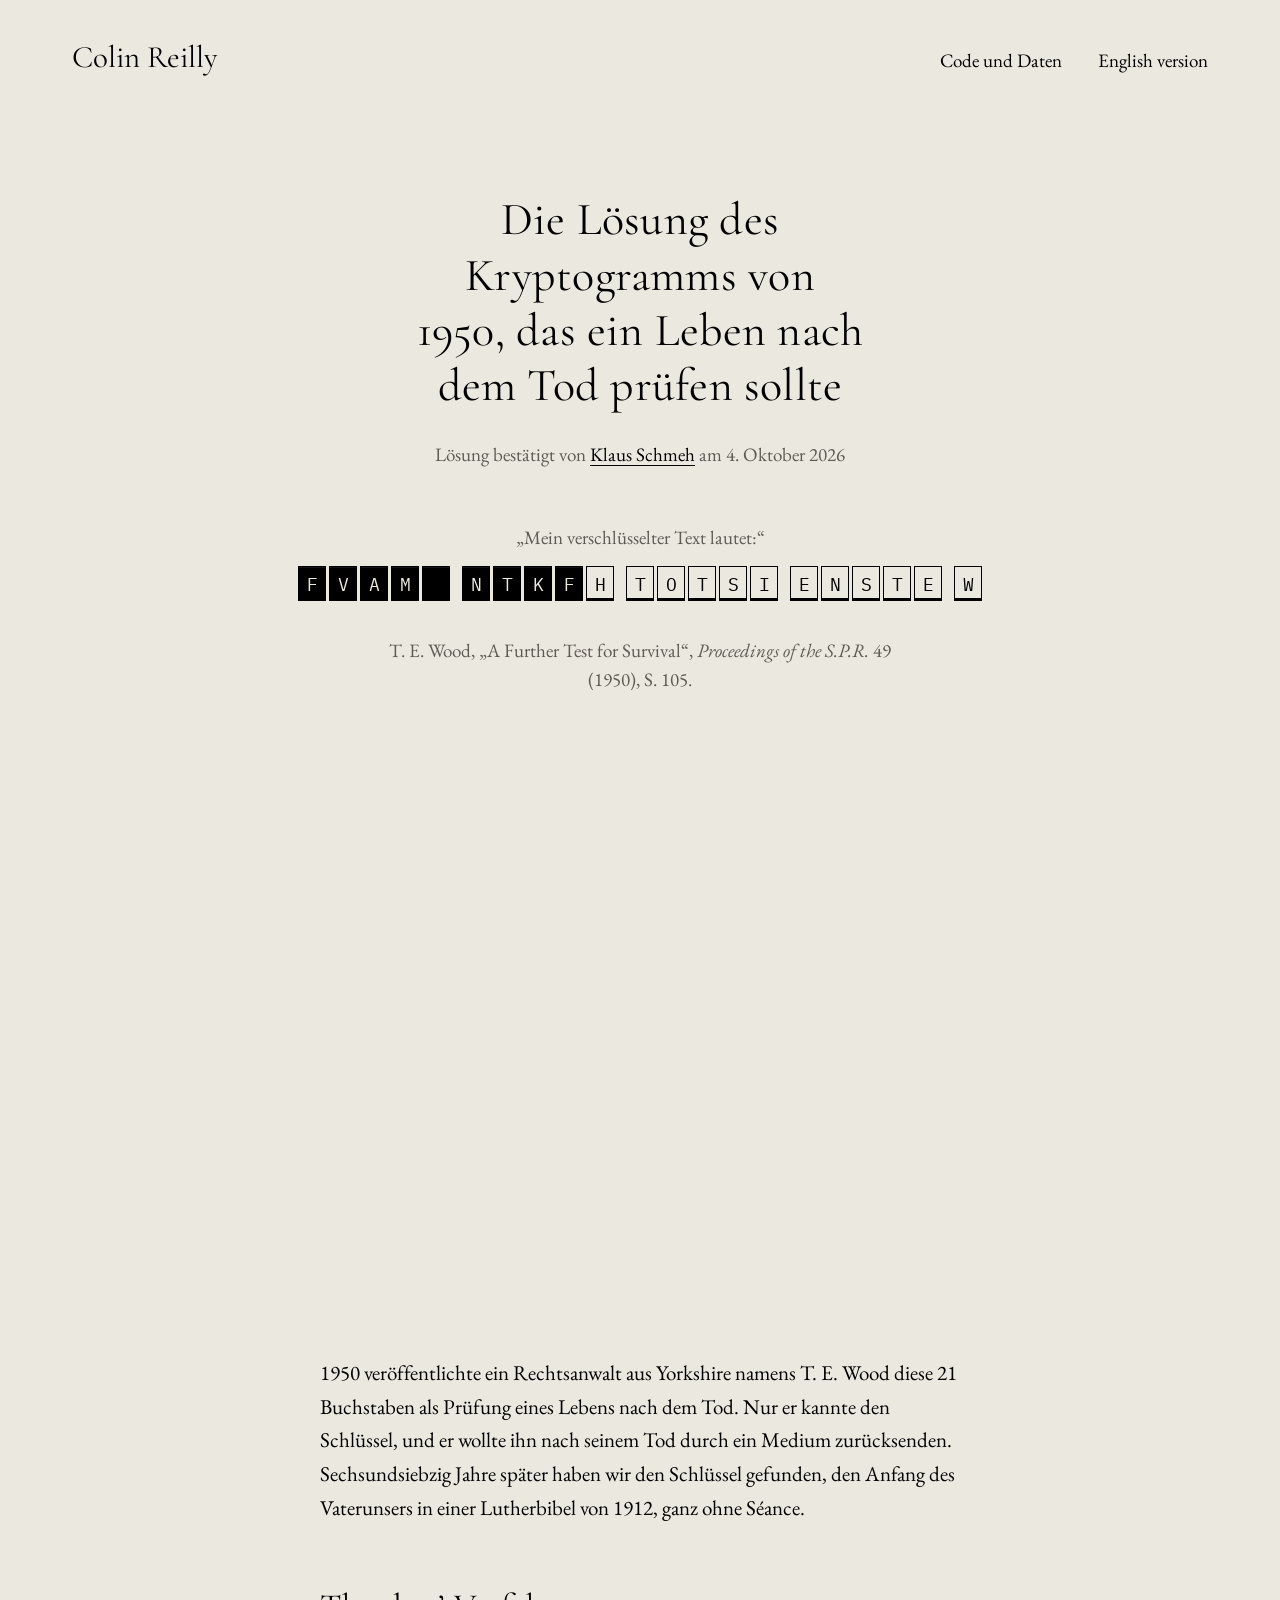
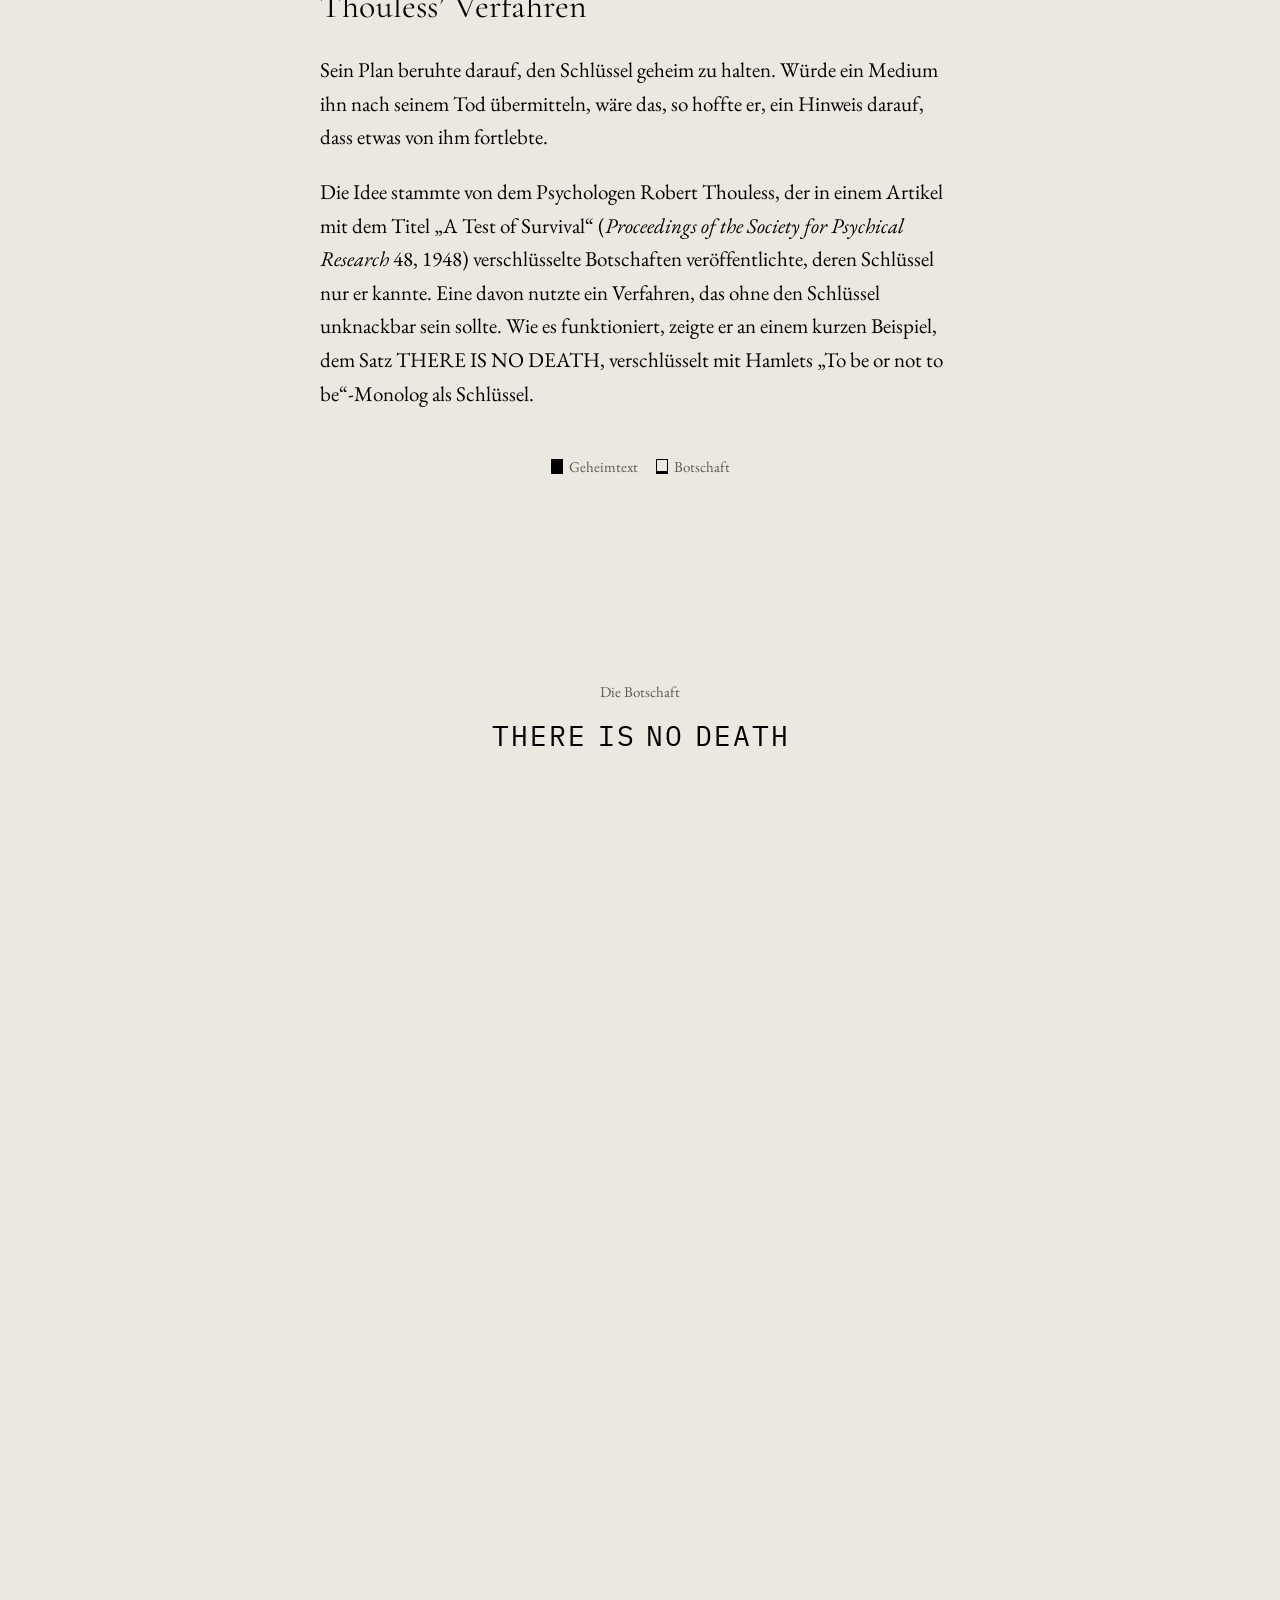
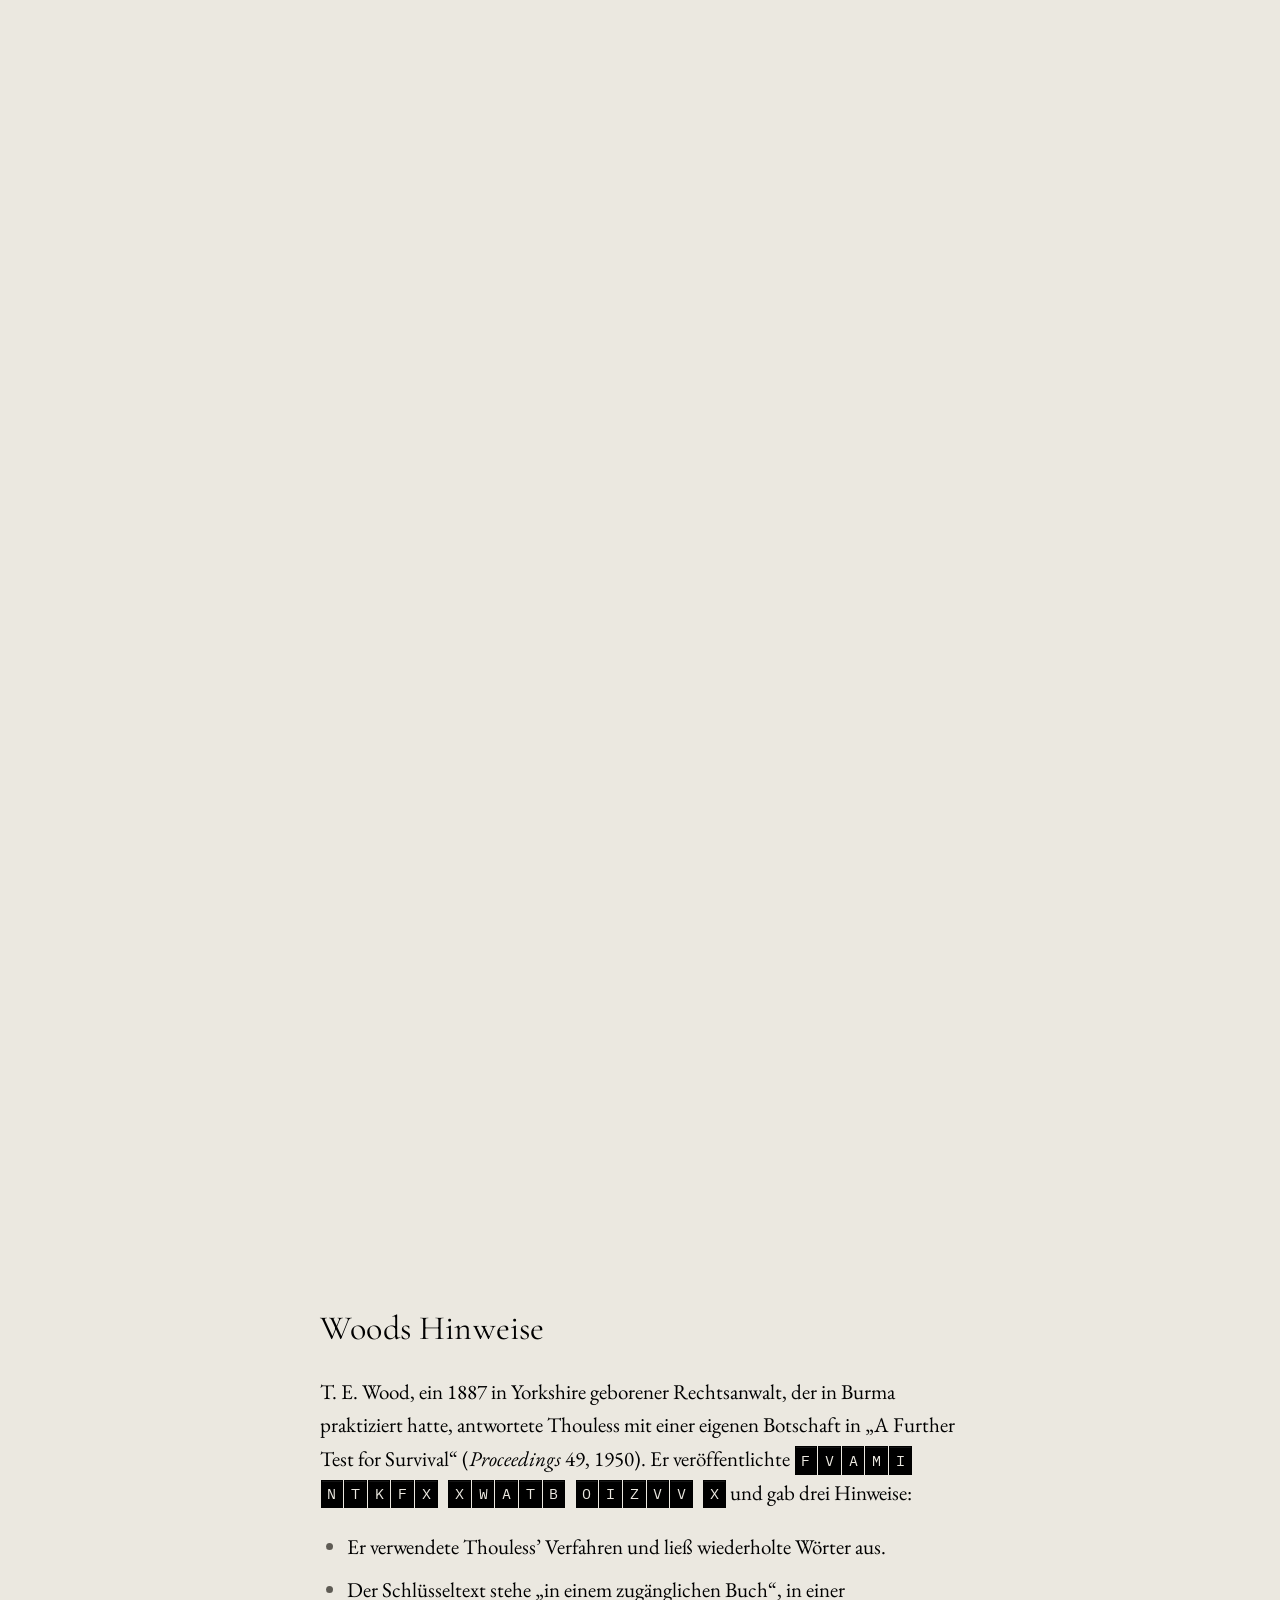
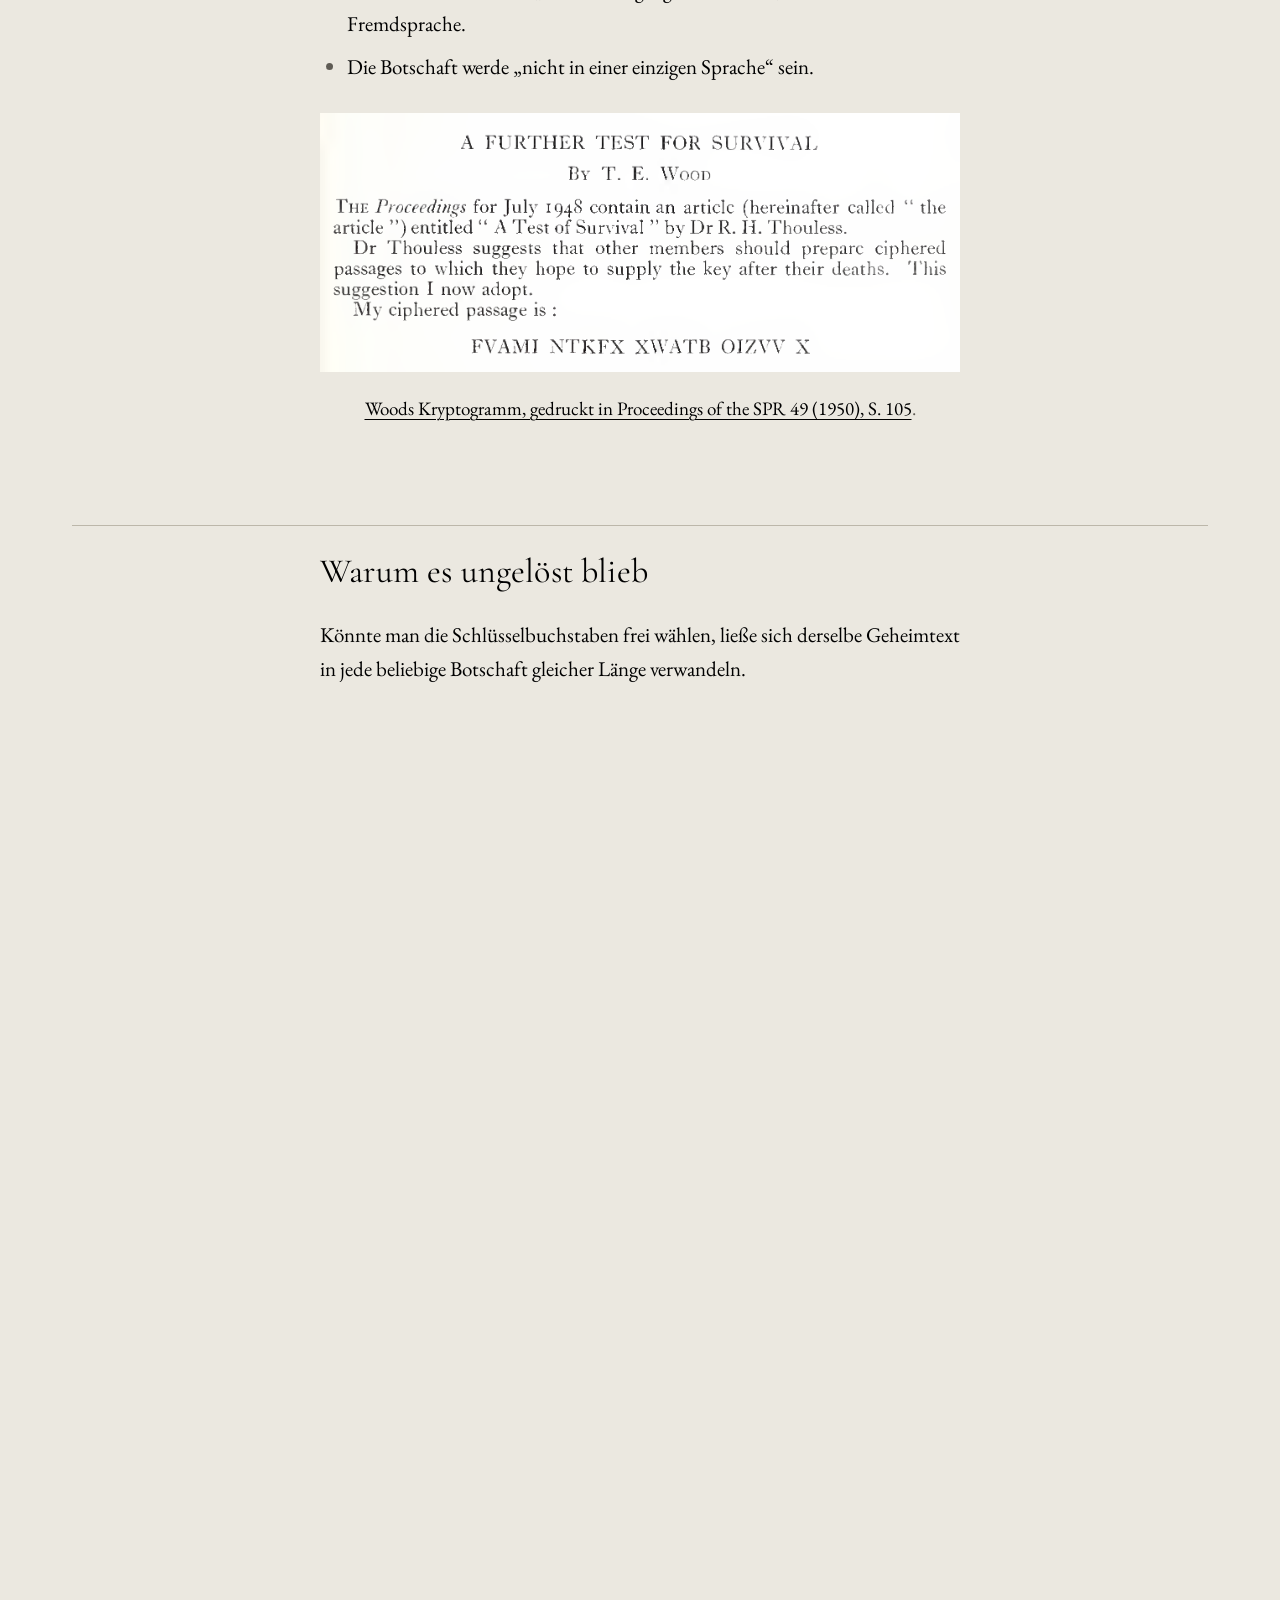
==== docs/de/index.html @ 6eac6d68 "Quote the key word in the sum passage Co-Authored-By: Claude Fable 5.1 <noreply@anthropic.com> Claud" ====
<!doctype html>
<html lang="de">
<head>
<meta charset="utf-8">
<meta name="viewport" content="width=device-width, initial-scale=1, viewport-fit=cover">
<title>Die Lösung des Kryptogramms von 1950, das ein Leben nach dem Tod prüfen sollte</title>
<meta name="description" content="Wie T. E. Woods Kryptogramm von 1950, ein Test des Fortlebens nach dem Tod und Nr. 35 auf Klaus Schmehs Top-50-Liste ungelöster Verschlüsselungen, gelöst wurde. Der Schlüssel ist das Vaterunser auf Deutsch.">
<link rel="canonical" href="https://creilly11235.github.io/wood-cryptogram-1950/de/">
<link rel="alternate" hreflang="en" href="https://creilly11235.github.io/wood-cryptogram-1950/">
<link rel="alternate" hreflang="de" href="https://creilly11235.github.io/wood-cryptogram-1950/de/">
<link rel="alternate" hreflang="x-default" href="https://creilly11235.github.io/wood-cryptogram-1950/">
<meta property="og:type" content="article">
<meta property="og:title" content="Die Lösung des Kryptogramms von 1950, das ein Leben nach dem Tod prüfen sollte">
<meta property="og:description" content="Wie T. E. Woods Kryptogramm von 1950, ein Test des Fortlebens nach dem Tod und Nr. 35 auf Klaus Schmehs Top-50-Liste ungelöster Verschlüsselungen, gelöst wurde. Der Schlüssel ist das Vaterunser auf Deutsch.">
<meta property="og:url" content="https://creilly11235.github.io/wood-cryptogram-1950/de/">
<meta property="og:image" content="https://creilly11235.github.io/wood-cryptogram-1950/de/card.png?v=7">
<meta property="og:image:width" content="1200">
<meta property="og:image:height" content="630">
<meta property="og:image:alt" content="Woods Geheimtext FVAMI NTKFX XWATB OIZVV X unter dem Titel „Die Lösung des Kryptogramms von 1950, das ein Leben nach dem Tod prüfen sollte“">
<meta property="og:locale" content="de_DE">
<meta property="og:locale:alternate" content="en_GB">
<meta property="article:published_time" content="2026-10-04">
<meta property="article:author" content="Colin Reilly">
<meta name="twitter:card" content="summary_large_image">
<link rel="preconnect" href="https://fonts.googleapis.com"><link rel="preconnect" href="https://fonts.gstatic.com" crossorigin>
<link rel="stylesheet" href="https://fonts.googleapis.com/css2?family=Cormorant+Garamond:ital,wght@0,400;1,400&family=EB+Garamond:ital,wght@0,400;0,500;1,400&family=IBM+Plex+Mono:wght@400&display=swap">
<style>
/* Two garamonds, one for titles and one for reading, on stone paper, with one
   monospace for cipher data. Blue, teal and red retain their meaning in the graphics.
   Each chapter keeps its own pinned graphic beside the reading column. */
:root{
  --room:#ebe8e0; --room-2:#e2dfd6; --veil:#d3cfc4; --veil-2:#bcb7aa;
  --bone:#000; --bone-2:#5e5b54; --bone-3:var(--bone-2); --ink:var(--room);
  --candle:#315f7d; --candle-soft:rgba(49,95,125,.10); --ember:#a64642;
  --dot-g:#8d9ba8; --dot-p:#26796c; --dot-b:var(--candle); --dot-v:var(--ember); --dot-s:#c6ced6; --dot-tew:var(--bone);
  --de:var(--candle); --af:var(--dot-p); --sig:var(--bone); --label-bg:rgba(235,232,224,.96); --card-bg:#fff;
  --cipher-encoded-bg:#000; --cipher-encoded-fg:#ebe8e0; --cipher-encoded-border:#000;
  --cipher-decoded-bg:transparent; --cipher-decoded-fg:#000; --cipher-decoded-border:#000;
  --body:"EB Garamond",Garamond,Georgia,"Times New Roman",serif; --display:"Cormorant Garamond","EB Garamond",Garamond,Georgia,serif; --mono:"IBM Plex Mono","Courier New",Courier,monospace;
  --t-body:400 1.3125rem/1.6 var(--body);
  --t-note:400 1.1875rem/1.5 var(--body); --t-data:400 1rem/1.5 var(--mono);
  --t-heading:400 clamp(1.75rem,2.8vw,2.125rem)/1.3 var(--display);
  color-scheme:light;
}
*{box-sizing:border-box}
html{-webkit-text-size-adjust:100%;background:var(--room)}
body{margin:0;background:var(--room);color:var(--bone);font:var(--t-body)}
a{color:var(--bone);text-decoration-line:underline;text-decoration-color:currentColor;text-decoration-thickness:1px;text-underline-offset:.2em;text-decoration-skip-ink:auto}
a:hover{color:var(--bone);text-decoration-thickness:1.5px}
a:focus-visible{outline:2px solid var(--candle);outline-offset:4px}
.cipher,code{font-family:var(--mono);font-size:.9em}
/* A compact article opening; sources and detailed credits follow the story. */
/* The page draws under the phone's status bar, so the header keeps clear of it. */
.sitehead{max-width:1184px;margin:0 auto;padding:calc(36px + env(safe-area-inset-top,0px)) 24px 0;display:flex;justify-content:space-between;align-items:baseline;flex-wrap:wrap;gap:8px 32px}
.sitehead .name{font:400 1.9375rem/1.4 var(--display);text-decoration:none;white-space:nowrap}
.sitehead .sitelinks{display:flex;flex-wrap:wrap;gap:0 36px;margin:0;font:var(--t-note)}
.sitehead .sitelinks a{text-decoration:none;padding:10px 0 2px;border-bottom:1px solid transparent;white-space:nowrap}
.sitehead .sitelinks a:hover{border-bottom-color:currentColor}
.sitehead .name:hover{text-decoration:none}
.hero{max-width:780px;margin:0 auto;padding-block:113px 16px;padding-inline:24px;text-align:center}
.hero .langhint{font:var(--t-note);margin:-28px 0 22px}
:root[lang="de"] body{-webkit-hyphens:auto;hyphens:auto}
:root[lang="de"] .hero h1,:root[lang="de"] .step h2,:root[lang="de"] .step h3{-webkit-hyphens:manual;hyphens:manual}
.hero h1{font:400 clamp(2.25rem,4.2vw,2.875rem)/1.2 var(--display);margin:0 auto;text-wrap:balance;max-width:24ch;letter-spacing:.005em}
.hero .byline{font:var(--t-note);color:var(--bone-2);margin:28px 0 0}
/* The ciphertext holds in the middle of the screen while the opening scrolls
   beneath it, decoding as the reader goes. The script measures the figure
   and sets --hero-h so the row sits centred. */
.reveal-track{position:relative;margin-top:48px}
.reveal-hold{height:calc(70svh + var(--hero-extra,0px))}
.cipher-row{--tw:28px;position:sticky;top:max(var(--hero-stick-top,env(safe-area-inset-top,0px)),calc((100svh - var(--hero-h,0px)) / 2));z-index:3;margin:0;padding:6px 0 12px;display:flex;flex-direction:column;align-items:center;background:var(--room)}
.cipher-row .intro{font:var(--t-note);color:var(--bone-2);margin:0 0 14px}
.cipher-row .line{display:flex;flex-wrap:wrap;justify-content:center;align-items:flex-start;gap:8px 12px}
.cipher-row .grp,.cipher-row .tail{display:flex;gap:3px}
.cipher-row .tail{gap:12px}
.cipher-row .word{position:relative;padding-bottom:22px}
.cipher-row .gloss{position:absolute;left:50%;bottom:0;transform:translateX(-50%);font:var(--t-note);line-height:1.2;color:var(--bone-2);white-space:nowrap;opacity:0;transition:opacity .5s}
.cipher-row[data-stage="3"] .gloss{opacity:1}
.cipher-row .t{width:var(--tw);height:calc(var(--tw) * 1.25);font-size:calc(var(--tw) * .65)}
.cipher-row figcaption{font:var(--t-note);color:var(--bone-2);margin-top:14px;max-width:58ch;text-wrap:pretty}
.hero .lede{max-width:640px;margin-inline:auto;text-align:left}
.hero .byline.answer-status{text-wrap:pretty}
.hero .answer-status a{color:var(--bone)}
.hero .answer-status time{white-space:nowrap}
.hero .lede{margin-top:20px}
/* scrolly: one chapter = one graphic that sticks while the chapter's text scrolls, then lets go */
.scrolly{max-width:1184px;margin:0 auto;padding-inline:24px}
/* Every width reads the same way: one column, the graphic pinned full screen
   with the passages rising over it. Chapter geometry lives in story-layout.css. */
.chapter>*{min-width:0}
.chapter+.chapter,.endmatter+.chapter{border-top:1px solid var(--veil-2)}
/* A chapter that opens without a heading runs on from the one before it
   (the scroll script marks the pair run-on and runs-on). */
.chapter+.chapter:not(:has(h2,h3)),.chapter.run-on{border-top:0}
.chapter.run-on>.text.text-before{padding-top:0}
.chapter.runs-on>.text.text-after,.chapter.runs-on>.text.text-after>.step:last-child{padding-bottom:0}
.graphic{position:sticky;top:0;height:100vh;height:100dvh;display:flex;flex-direction:column;min-width:0;background:var(--room)}
.gbody{display:flex;flex-direction:column;flex:1;min-height:0}
.tiles{display:grid;grid-template-columns:repeat(21,minmax(0,1fr));gap:2px;max-width:680px}
.tiles:empty{display:none}
.comparison-heading{grid-column:1/-1;display:flex;justify-content:space-between;align-items:baseline;gap:8px;padding-top:8px;font:var(--t-note);color:var(--bone-2)}
.comparison-heading:first-child{padding-top:0}
.comparison-count{font:var(--t-data);white-space:nowrap}
.t{position:relative;min-width:0;aspect-ratio:1/1.2;display:grid;place-items:center;padding-top:.14em;background:var(--room);border:1px solid var(--bone);font:400 clamp(11px,1.7vw,20px)/1 var(--mono);color:var(--bone);border-radius:0;transition:background .45s,color .45s,border-color .45s,box-shadow .45s}
.t.encoded,.cipher-token.encoded{background:var(--cipher-encoded-bg);color:var(--cipher-encoded-fg);border:1px solid var(--cipher-encoded-border)}
.t.decoded,.cipher-token.decoded{background:var(--cipher-decoded-bg);color:var(--cipher-decoded-fg);border:1px solid var(--cipher-decoded-border);border-bottom:3px double var(--cipher-decoded-border)}
.cipher-token{font-family:var(--mono);font-size:.9em;font-weight:400;padding:.1em .25em;border-radius:0;box-decoration-break:clone;-webkit-box-decoration-break:clone}
td .cipher-token{display:inline-grid;place-items:center;min-width:1.5em;padding:.1em}
.sub{display:grid;grid-template-columns:repeat(21,minmax(0,1fr));gap:2px;margin-top:4px;min-height:1.2em;max-width:680px}
.sub span{min-width:0;text-align:center;font:clamp(8px,1.1vw,11px)/1.2 var(--mono);color:var(--bone-3);overflow:hidden;white-space:nowrap;transition:color .5s}
.sub span.on{color:var(--candle)}
canvas{flex:1;width:100%;min-height:0;display:block}
.legend{display:flex;flex-wrap:wrap;align-content:flex-start;gap:4px 16px;font:var(--t-note);color:var(--bone-2);margin-top:8px;min-height:44px}
.legend i{display:inline-block;width:9px;height:9px;border-radius:50%;margin-right:6px;vertical-align:-1px}
.text{min-width:0}
.beats,.beatcap{display:none}
/* article column; spacing is set in story-layout.css */
.step h2{font:var(--t-heading);color:var(--bone);margin:0 0 24px;text-wrap:balance;letter-spacing:.005em}
.step h3{font:500 1em/1.5 var(--body);color:var(--bone);margin:1.8em 0 .75em;text-wrap:balance}
.step>h3:first-child{margin-top:0}
.step p,.step li{margin:0 0 1em}
.step ul,.step ol{padding-left:1.3em;margin:0 0 1em}
.step li{margin:0 0 .45em}
.step li::marker{color:var(--bone-3)}
.step .check-list{list-style:none;padding:0;margin:1.5em 0 0}
.step .check-list li{margin:0 0 1.8em}
.step .check-list h3{margin:0 0 .55em}
.step .check-list p{margin:0}
.step strong,.step b{font-weight:500}
.step .fig{font:var(--t-note);color:var(--bone-2);margin:1.5em 0}
.step .fig b{color:var(--bone);font-weight:500}
.quote{color:var(--bone);margin:1.5em 0;padding-left:1em;border-left:2px solid var(--veil-2)}
.quote small{display:block;font:var(--t-note);color:var(--bone-2);margin-top:8px}
figure{margin:1.4em 0}
figure img{width:100%;height:auto;border:0;border-radius:0;background:#fff}
figcaption{font:var(--t-note);color:var(--bone-2);margin-top:14px;text-align:center}
/* image viewer: every figure image opens full size in an overlay, zoomable and draggable */
figure img[role=button]{cursor:zoom-in}
figure img[role=button]:focus-visible{outline:2px solid var(--candle);outline-offset:3px}
html.lb-open{overflow:hidden;scrollbar-gutter:stable}
.lb{position:fixed;inset:0;width:100%;height:100%;max-width:none;max-height:none;margin:0;padding:0;border:0;background:var(--room);color:var(--bone);overflow:hidden}
.lb::backdrop{background:transparent}
.lb .stage{position:absolute;inset:0;touch-action:none;cursor:grab;overflow:hidden}
.lb .stage.drag{cursor:grabbing}
.lb .stage img{position:absolute;left:0;top:0;max-width:none;transform-origin:0 0;background:#fff;user-select:none;-webkit-user-select:none;-webkit-user-drag:none}
.lb .bar{position:absolute;top:0;right:0;display:flex;gap:6px;padding:12px 16px}
.lb .bar button{font:20px/1 var(--body);width:44px;height:44px;border:1px solid var(--veil-2);border-radius:0;background:var(--room-2);color:var(--bone);cursor:pointer}
.lb .bar button:hover{border-color:var(--candle)}
.lb .bar button:focus-visible{outline:2px solid var(--candle);outline-offset:2px}
.lb .hint{position:absolute;top:0;left:0;margin:0;padding:22px 16px;font:var(--t-note);color:var(--bone-3);pointer-events:none}
.lb .cap{position:absolute;left:0;right:0;bottom:0;margin:0;padding:28px 16px calc(12px + env(safe-area-inset-bottom));font:var(--t-note);color:var(--bone-2);text-align:center;background:linear-gradient(transparent,var(--label-bg) 40%);pointer-events:none}
@media (max-width:600px){.lb .hint{display:none}}
.table-wrap{overflow-x:auto;margin:0 0 1.2em}
table{border-collapse:collapse;width:100%;font:var(--t-data);font-variant-numeric:tabular-nums}
th,td{text-align:left;padding:8px 6px;border-bottom:1px solid var(--veil);vertical-align:top}
th{font:var(--t-note);color:var(--bone-2);border-bottom:1px solid var(--bone)}
/* Keep the five-column arithmetic table readable on narrow phones. */
@media (max-width:600px){th{font-size:.75rem;line-height:1.4;overflow-wrap:normal!important}td{font-size:.75rem}}
/* footer */
footer{max-width:1184px;margin:0 auto;padding:32px 24px 64px;border-top:1px solid var(--veil-2);color:var(--bone-2);font:var(--t-note)}
footer>p{max-width:72ch}
footer p{margin:0 0 .7em}
.counter{display:inline-block;font:var(--t-data);line-height:1;letter-spacing:3px;padding:5px 8px 4px;border:1px solid var(--veil-2);border-radius:0;background:var(--room-2);color:var(--bone)}
.small{color:var(--bone-3)}
@media (max-width:900px){
  .hero{padding-top:64px}
  .sitehead{padding:calc(24px + env(safe-area-inset-top,0px)) 24px 0}
  .sitehead .sitelinks{gap:0 22px}
  th,td{padding:8px 4px}
}
@media (max-width:600px){
  .cipher-row{--tw:clamp(20px,calc((100vw - 104px) / 11),26px)}
  .cipher-row .line{width:100%;max-width:calc(11 * var(--tw) + 60px)}
}
@media (max-width:360px){
  .hero,.scrolly,footer{padding-inline:20px}
}
@media (prefers-reduced-motion:reduce){*{transition:none!important}}
/* Sources conclude the reading without keeping a graphic pinned. */
.endmatter{max-width:720px;margin:0 auto;padding:64px 0 80px;min-height:0;border-top:1px solid var(--veil-2)}
.endmatter h2{margin-top:0}
.endmatter.step{min-height:0}
</style>
<link rel="stylesheet" href="../story-layout.css?v=35">
<link rel="stylesheet" href="../cipher-cards.css?v=28">
<link rel="stylesheet" href="../cipher-walkthrough.css?v=40">
<link rel="stylesheet" href="../story-graphics.css?v=28">
<link rel="stylesheet" href="../try-cipher.css?v=39">
</head>
<body>

<header class="sitehead"><a class="name" href="https://www.linkedin.com/in/colin-r-10680960/" rel="me">Colin Reilly</a><p class="sitelinks"><a href="https://github.com/creilly11235/wood-cryptogram-1950">Code und Daten</a> <a class="lang" href="../" hreflang="en" lang="en">English version</a></p></header>
<div class="hero">
<h1>Die Lösung des Kryptogramms von 1950, das ein Leben nach dem Tod prüfen sollte</h1>
<p class="byline answer-status">Lösung bestätigt von <a href="https://klausschmeh.net/woods-cryptogram-from-the-crypt-another-top-50-crypto-mystery-solved/">Klaus Schmeh</a> am <time datetime="2026-10-04">4. Oktober 2026</time></p>
  <div class="reveal-track">
  <figure class="cipher-row" aria-label="Woods Geheimtext, FVAMI NTKFX XWATB OIZVV X" data-message="HIER BIN ICH TOTSIENS TEW">
    <p class="intro">„Mein verschlüsselter Text lautet:“</p>
    <div class="line" translate="no">
      <div class="word"><div class="grp"><span class="t encoded">F</span><span class="t encoded">V</span><span class="t encoded">A</span><span class="t encoded">M</span><span class="t encoded"></span></div></div>
      <div class="word"><div class="grp"><span class="t encoded">N</span><span class="t encoded">T</span><span class="t encoded">K</span><span class="t encoded">F</span><span class="t encoded">X</span></div></div>
      <div class="word"><div class="grp"><span class="t encoded">X</span><span class="t encoded">W</span><span class="t encoded">A</span><span class="t encoded">T</span><span class="t encoded">B</span></div></div>
      <div class="tail"><div class="word"><div class="grp"><span class="t encoded">O</span><span class="t encoded"></span><span class="t encoded">Z</span><span class="t encoded">V</span><span class="t encoded">V</span></div></div><div class="word"><div class="grp"><span class="t encoded">X</span></div></div></div>
    </div>
    <ul class="hero-gloss" hidden><li></li><li></li><li></li><li>Auf Wiedersehen</li><li>Woods Initialen</li></ul>
    <figcaption>T. E. Wood, „A Further Test for Survival“, <em>Proceedings of the S.P.R.</em> 49 (1950), S. 105.</figcaption>
  </figure>
  <div class="reveal-hold"></div>
  </div>
<p class="lede">1950 veröffentlichte ein Rechtsanwalt aus Yorkshire namens T. E. Wood diese 21 Buchstaben als Prüfung eines Lebens nach dem Tod. Nur er kannte den Schlüssel, und er wollte ihn nach seinem Tod durch ein Medium zurücksenden. Sechsundsiebzig Jahre später haben wir den Schlüssel gefunden, den Anfang des Vaterunsers in einer Lutherbibel von 1912, ganz ohne Séance.</p>
</div>
<main class="scrolly">
<section class="chapter" data-ch="1">
<div class="text text-before">
<section class="step" data-s="summary" data-walk-stage="0" data-cap="Wood hielt seinen Buchschlüssel geheim und hoffte, ihn nach seinem Tod zurückzusenden. Das Verfahren stammte von Thouless, der es am Satz THERE IS NO DEATH vorführte." id="thouless-method">
<h2>Thouless’ Verfahren</h2>
<p>Sein Plan beruhte darauf, den Schlüssel geheim zu halten. Würde ein Medium ihn nach seinem Tod übermitteln, wäre das, so hoffte er, ein Hinweis darauf, dass etwas von ihm fortlebte.</p>
<p>Die Idee stammte von dem Psychologen Robert Thouless, der in einem Artikel mit dem Titel „A Test of Survival“ (<em>Proceedings of the Society for Psychical Research</em> 48, 1948) verschlüsselte Botschaften veröffentlichte, deren Schlüssel nur er kannte. Eine davon nutzte ein Verfahren, das ohne den Schlüssel unknackbar sein sollte. Wie es funktioniert, zeigte er an einem kurzen Beispiel, dem Satz THERE IS NO DEATH, verschlüsselt mit Hamlets „To be or not to be“-Monolog als Schlüssel.</p>
</section>
</div>
<div class="pin">
<div class="graphic" data-g="1">
<div class="gbody">
<div class="tiles" aria-hidden="true" translate="no"></div>
<div class="sub" aria-hidden="true" translate="no"></div>
<canvas></canvas><div class="legend"></div><p class="beatcap"></p>
</div></div>
<div class="text">
<section class="step" data-s="method" data-cap="Jedes verschiedene Schlüsselwort liefert eine Verschiebung. TO ergibt die Summe 35 und damit den Schlüsselbuchstaben I, und der Klartextbuchstabe T wird zu B verschlüsselt.">
<ol>
<li>
<p data-walk-stage="1">Der Schlüssel ist eine Textpassage aus einem Buch, und jedes ihrer Wörter kommt der Reihe nach zum Einsatz.</p>
<p data-walk-stage="2">Jedes Wort, das schon vorgekommen ist, wird übersprungen, sodass jedes Schlüsselwort nur einmal verwendet wird. Hier fallen das zweite „to“, „be“ und „the“ weg.</p>
<p data-walk-stage="3">Jedes Schlüsselwort gehört zu einem Buchstaben der Botschaft. Die 14 Buchstaben von THERE IS NO DEATH brauchen also 14 verschiedene Schlüsselwörter.</p>
</li>
<li>
<p data-walk-stage="4">Jedem Buchstaben wird ein Wort aus dem Text zugeordnet. Das erste Paar ist der Klartextbuchstabe T und das Schlüsselwort To.</p>
<p data-walk-stage="5">Die Buchstabenwerte des Wortes werden addiert (A=1 bis Z=26), und 26 wird so oft abgezogen, wie es ganz hineinpasst. „To“ ergibt 35, es bleibt 9.</p>
<p data-walk-stage="6">Was übrig bleibt, benennt einen Buchstaben nach seiner Stelle im Alphabet, wobei 1 A ist, 25 Y und 0 Z. Der 9. Buchstabe ist I, also ist I der Schlüsselbuchstabe für T.</p>
</li>
<li>
<p data-walk-stage="7">Der Schlüsselbuchstabe wird dann als Abstand verwendet, und dafür beginnt die Zählung bei A mit null. So gezählt steht I 8 Stellen nach A, also bedeutet I eine Verschiebung um 8.</p>
<p data-walk-stage="8">Der Klartextbuchstabe rückt so weit im Alphabet vor, nach Z geht es bei A weiter. T rückt 8 Stellen vor.</p>
<p data-walk-stage="9">Aus T wird B, der erste Buchstabe des Geheimtexts.</p>
</li>
</ol>
<p data-walk-stage="10">Dasselbe geschieht mit allen 14 Buchstaben, und der Geheimtext wird in Fünfergruppen geschrieben. Thouless’ gedruckte Fassung endet auf B statt auf D, ein Fehler, auf den der Artikel später zurückkommt.</p>
<p data-walk-stage="11">Zusammen betrachtet bilden Botschaft, Schlüssel und Geheimtext das ganze System. Wer den Schlüssel hat, kann die Schritte rückwärts durchlaufen und die Botschaft lesen, und ohne ihn gibt es nichts, woran man ansetzen könnte. Dieses Verfahren übernahm Wood für seinen eigenen Test.</p>
</section>
</div></div>
<div class="text text-after">
<section class="step" data-s="wood" data-cap="Woods Hinweise: ein zugängliches Buch in einer Fremdsprache, ausgelassene Wortwiederholungen und eine Botschaft in mehr als einer Sprache.">
<h2>Woods Hinweise</h2>
<p>T. E. Wood, ein 1887 in Yorkshire geborener Rechtsanwalt, der in Burma praktiziert hatte, antwortete Thouless mit einer eigenen Botschaft in „A Further Test for Survival“ (<em>Proceedings</em> 49, 1950). Er veröffentlichte <strong class="cipher-token encoded">FVAMI NTKFX XWATB OIZVV X</strong> und gab drei Hinweise:</p>
<ul>
<li>Er verwendete Thouless’ Verfahren und ließ wiederholte Wörter aus.</li>
<li>Der Schlüsseltext stehe „in einem zugänglichen Buch“, in einer Fremdsprache.</li>
<li>Die Botschaft werde „nicht in einer einzigen Sprache“ sein.</li>
</ul>
<figure><img src="../wood_1950_p105.png" width="1525" height="617" alt="Woods Kryptogramm, gedruckt in Proceedings of the SPR 49 (1950), S. 105" loading="lazy"><figcaption><a href="https://creilly11235.github.io/wood-cryptogram-1950/wood_1950_p105.png">Woods Kryptogramm, gedruckt in Proceedings of the SPR 49 (1950), S. 105</a>.</figcaption></figure>
</section>
</div></section>
<section class="chapter" data-ch="2">
<div class="text text-before">
<section class="step" id="why-it-stayed-open">
<h2>Warum es ungelöst blieb</h2>
<p>Könnte man die Schlüsselbuchstaben frei wählen, ließe sich derselbe Geheimtext in jede beliebige Botschaft gleicher Länge verwandeln.</p>
</section>
</div>
<div class="pin">
<div class="graphic" data-g="2">
<div class="gbody">
<div class="tiles" aria-hidden="true" translate="no"></div>
<div class="sub" aria-hidden="true" translate="no"></div>
<canvas></canvas><div class="legend"></div><p class="beatcap"></p>
</div></div>
<div class="text">
<section class="step" data-s="trap" data-walk-stage="1" data-cap="Illustration: Ein frei gewählter Schlüssel lässt Woods 21 Buchstaben THE ANSWER IS NOT HERE YET ergeben.">
<p>Dieser Satz entsteht aus Woods 21 Buchstaben mit einem frei gewählten Schlüssel. Er liest sich gut genug, und der Schlüssel, der ihn erzeugt, ist Kauderwelsch.</p>
</section>
<section class="step" data-s="trap2" data-walk-stage="2" data-cap="Illustration: Ein zweiter frei gewählter Schlüssel lässt dieselben 21 Buchstaben WE WILL MEET AT DAWN TODAY ergeben.">
<p>Ein zweiter Schlüssel macht aus denselben 21 Buchstaben einen zweiten Satz. Nichts im Geheimtext selbst spricht für die eine oder die andere Lesung.</p>
</section>
<section class="step" data-s="trap3" data-walk-stage="3" data-cap="Illustration: Ein dritter frei gewählter Schlüssel lässt dieselben 21 Buchstaben PLEASE KEEP THIS KEY SAFE ergeben.">
<p>Ein dritter liest sich genauso gut. Ein Satz für sich allein verrät nicht, ob er von Wood stammt, zumal ein so kurzer, also muss der Schlüssel von einer Stelle kommen, die sich überprüfen lässt.</p>
</section>
<section class="step" data-s="shelves" data-walk-stage="4" data-cap="129 Bücher lieferten 28,6 Millionen mögliche Schlüssel. Jeder Buchrücken steht für ein Buch.">
<p>Wood hatte allerdings etwas Wichtiges verraten. Sein Schlüssel bestand aus aufeinanderfolgenden Wörtern eines veröffentlichten Buchs, also ließ sich eine Sammlung von Büchern durchsuchen, ein Anfangswort nach dem anderen. Jeder Buchrücken hier steht für eines der 129 Bücher dieser ersten Suche.</p>
</section>
<section class="step" data-s="plants" data-walk-stage="5" data-cap="In 97 von 100 bekannten Testbotschaften erhielt die richtige Botschaft die höchste Bewertung. Jeder Punkt steht für einen Test.">
<p>Um das Suchverfahren zu prüfen, ließen wir 100 Geheimtexte mit bekanntem Klartext durch denselben Code laufen und bewerteten jede Entschlüsselung danach, wie sehr sie Englisch ähnelte. In 97 von 100 Tests erhielt die richtige Botschaft die höchste Bewertung.</p>
</section>
<section class="step" data-s="englishResults" data-walk-stage="6" data-cap="Jeder graue Punkt ist das beste Ergebnis für einen von 100 zufälligen Geheimtexten. Zwölf wurden höher bewertet als Woods bestes Ergebnis, das blau markiert ist.">
<p>Woods Botschaft ergab nichts Lesbares, auch nicht, als die Suche auf 3.977 Texte angewachsen war. Mit 100 zufälligen Folgen aus je 21 Buchstaben statt Woods Geheimtext fand dieselbe Suche in 12 Fällen ein Ergebnis mit einer höheren Bewertung als alles, was sie für Woods Botschaft gefunden hatte.</p>
</section>
</div></div>
<div class="text text-after">
<section class="step">
<p>Die erste Suche prüfte 28,6 Millionen mögliche Schlüssel aus 129 öffentlich zugänglichen Büchern. Danach kamen 3.848 Bücher von Project Gutenberg in 14 Sprachen hinzu, insgesamt wurden rund 429 Millionen mögliche Schlüssel geprüft, und die größere Bibliothek lieferte mehr verlockende falsche Fährten, aber keine lesbare Botschaft.</p>
<p>Die Schwäche lag in der Bewertung. Die Suche verglich zunächst Muster aus fünf Buchstaben und prüfte dann, wie gut sich die stärksten Kandidaten in englische Wörter aufteilen ließen. So ließen sich mögliche Lesarten ordnen, doch jede Lesart wurde als Englisch beurteilt.</p>
</section>
</div></section>
<section class="chapter" data-ch="3">
<div class="text text-before">
<section class="step" id="the-idea-that-cracked-it">
<p>Da war noch Woods Hinweis, dass die Botschaft „nicht in einer einzigen Sprache“ sein werde. Die nächste Suche erkannte Wörter in sieben Sprachen und erlaubte einen Sprachwechsel von Wort zu Wort. Ein schneller Vergleich von Buchstabenmustern grenzte die Kandidaten ein, bevor das Programm versuchte, sie in Wörter aufzuteilen. Es bevorzugte häufige Wörter und wertete es ab, wenn eine Zeichenfolge in winzige Fragmente zerlegt wurde oder die Sprache ständig wechselte, nur damit die Teile irgendwie passten.</p>
</section>
</div>
<div class="pin">
<div class="graphic" data-g="3">
<div class="gbody">
<div class="tiles" aria-hidden="true" translate="no"></div>
<div class="sub" aria-hidden="true" translate="no"></div>
<canvas></canvas><div class="legend"></div><p class="beatcap"></p>
</div></div>
<div class="text">
<section class="step" data-s="idea" data-walk-stage="1" data-cap="Dieselbe deutsche Testbotschaft: Eine englische Wortliste zerlegt sie in Fragmente; Wortlisten in sieben Sprachen erkennen VERSTEHT GEWISSE MINDER.">
<p>Mit einer englischen Wortliste zerfällt sie in Bruchstücke, während Wortlisten in sieben Sprachen VERSTEHT GEWISSE MINDER richtig wiederfinden.</p>
</section>
<section class="step" data-s="bibles" data-walk-stage="2" data-cap="Die gezielte Suche nahm Bibelübersetzungen in 19 Sprachen hinzu. Jedes Buch steht für eine Übersetzung.">
<p>Außerdem brauchten wir eine gezielter ausgewählte Quelle. Wood hatte geschrieben, der Schlüssel stehe „in einem zugänglichen Buch“ in einer Fremdsprache, und kaum ein Buch ist zugänglicher als eine Bibel, also nahmen wir Übersetzungen in 19 Sprachen in die Suche auf.</p>
</section>
</div></div></section>
<section class="chapter" data-ch="4">
<div class="text text-before">
<section class="step" id="the-hit">
<h2>Der Treffer</h2>
<p>Die Bibelsuche ging die 19 Bibeln Wort für Wort durch. Für jedes mögliche Anfangswort baute sie den Schlüssel zweimal auf, einmal mit übersprungenen und einmal mit beibehaltenen Wortwiederholungen, und das alles für zwei Lesarten der Rechenregel, Thouless’ eigene Regel und eine verbreitete Variante. Das ergab 26,7 Millionen mögliche Schlüssel je Lesart, und der erste Durchlauf dauerte weniger als drei Minuten.</p>
</section>
</div>
<div class="pin">
<div class="graphic" data-g="4">
<div class="gbody">
<div class="tiles" aria-hidden="true" translate="no"></div>
<div class="sub" aria-hidden="true" translate="no"></div>
<canvas></canvas><div class="legend"></div><p class="beatcap"></p>
</div></div>
<div class="text">
<section class="step" data-s="prayer" data-walk-stage="1" data-cap="Die 13 führenden unterschiedlichen Ergebnisse der Bibelsuche nach Thouless’ Regel. Die deutsche Bibel erhält die höchste Bewertung und ergibt HIERBINICHTOTSIENSTEW.">
<p>Nach Thouless’ Regel kam das höchstbewertete Ergebnis aus der deutschen Bibel, beginnend beim sechsten Wort von Matthäus 6,9, dem Anfang des Vaterunsers. Es lag deutlich vor der rumänischen Bibel auf dem zweiten Platz, und die Entschlüsselung ergab:<br><strong class="cipher-token decoded">HIER BIN ICH TOTSIENS TEW</strong></p>
</section>
<section class="step" data-s="church" data-walk-stage="2" data-cap="Das vertraute kirchliche Gebet beginnt mit Vater unser; die Lutherbibel mit Unser Vater. Die unterschiedliche Wortfolge ergibt unterschiedliche Schlüssel.">
<p>Auf den genauen Wortlaut kam es an. Eine frühere Suche hatte das deutsche Vaterunser mit dem vertrauten kirchlichen Anfang „Vater unser“ ausprobiert und nichts gefunden. Das „Unser Vater in dem Himmel“ der Lutherbibel ergibt schon ab dem ersten Wort einen anderen Schlüssel.</p>
</section>
<section class="step" data-s="reading" data-walk-stage="3" data-cap="Hier bin ich ist Deutsch, Totsiens ist Afrikaans für Auf Wiedersehen und TEW sind Woods Initialen.">
<p>In Wörter aufgeteilt lauten die Buchstaben Hier bin ich, Totsiens und T.E.W. Das erste ist Deutsch, das zweite bedeutet auf Afrikaans „Auf Wiedersehen“, und die Initialen sind Woods eigene.</p>
</section>
</div></div>
<div class="text text-after">
<section class="step">
<p>Wood wollte, dass die Botschaft erst nach seinem Tod gelesen würde, sobald ein Medium den Schlüssel übermittelt hätte. Darin gibt er sich zu erkennen, verabschiedet sich und unterschreibt. Der Schlüssel, den er zurückgesendet hätte, beginnt mit „Unser Vater in dem Himmel“.</p>
<blockquote class="quote" lang="de" translate="no">Unser Vater in dem Himmel! Dein Name werde geheiligt. Dein Reich komme. Dein Wille geschehe auf Erden wie im Himmel. Unser täglich Brot gib uns …</blockquote>
<p>Der Schlüssel verwendet 21 verschiedene Wörter, von „Unser“ bis „uns“. Vier Wiederholungen werden übersprungen („Dein“ zweimal, „Himmel“ und „Unser“ jeweils einmal), und das ä in „täglich“ wird als a gelesen.</p>
<figure><img src="../luther_1922_mt6_9-11.jpg" width="1272" height="538" alt="Matthäus 6,9–11 in einem Druck von 1922 der Lutherbibel von 1912" loading="lazy"><figcaption><a href="https://archive.org/details/diebibeloderdie00luth/page/n923/mode/1up">Der Schlüsseltext, Matthäus 6,9–11, in einem Berliner Druck von 1922 der Lutherbibel von 1912</a>, herausgegeben von der Britischen und Ausländischen Bibelgesellschaft.</figcaption></figure>
</section>
</div></section>
<section class="endmatter step try" id="try-it">
<h2>Thouless’ Verfahren selbst ausprobieren</h2>
<p>Schreiben Sie eine kurze Botschaft, geben Sie jedem ihrer Buchstaben ein Schlüsselwort und sehen Sie zu, wie der Geheimtext so entsteht wie bei Thouless und Wood. Der Schlüssel kann ein berühmter Text sein oder aus eigenen Wörtern bestehen, und kein Wort wird zweimal verwendet.</p>
<div class="try-panel" data-stage="message">
<div class="try-body">
<div class="try-step" data-step="message">
<label class="try-label" for="try-message">Ihre geheime Botschaft</label>
<textarea id="try-message" class="try-input" rows="2" maxlength="70" spellcheck="false" autocomplete="off" autocapitalize="characters">THERE IS NO DEATH</textarea>
<div class="try-cards try-plain" role="img" translate="no" hidden></div>
</div>
<div class="try-step" data-step="key" hidden>
<label class="try-label" for="try-preset">Ihr Schlüssel</label>
<select id="try-preset" class="try-input">
<option value="own">Eigene Wörter, eines je Buchstabe</option>
<hr>
<option value="hamlet" selected>Hamlets Monolog, Thouless’ eigener Schlüssel</option>
<option value="luther">Das Vaterunser aus der Lutherbibel von 1912, Woods Schlüssel</option>
<option value="gettysburg">Lincolns Gettysburg Address</option>
<option value="genesis">Genesis, Kapitel 1, in der King-James-Bibel</option>
<option value="dickens">Eine Geschichte aus zwei Städten, der Anfang</option>
<option value="sonnet">Shakespeares Sonett 18</option>
<option value="declaration">Die amerikanische Unabhängigkeitserklärung, der Anfang</option>
</select>
<p class="try-passage" translate="no" hidden></p>
<div class="try-pairs" translate="no"></div>
</div>
<div class="try-step" data-step="cipher" hidden>
<p class="try-label">Ihr Geheimtext</p>
<div class="try-cards try-cipher" role="img" translate="no"></div>
</div>
</div>
<div class="try-foot">
<p class="try-status" aria-live="polite"></p>
<div class="try-actions">
<button class="try-button try-prev" type="button" data-act="back" hidden>Zurück</button>
<button class="try-button try-prev" type="button" data-act="restart" hidden>Von vorn beginnen</button>
<button class="try-button is-primary" type="button" data-act="message">Schlüsseltext wählen</button>
<button class="try-button is-primary" type="button" data-act="generate" hidden>Geheimtext erzeugen</button>
<button class="try-button is-primary" type="button" data-act="done" hidden>Fertig</button>
</div>
</div>
</div>
<div class="try-hold">
<div class="try-table" hidden>
<h3>Der Schlüssel, Wort für Wort</h3>
<div class="table-wrap"><table><thead><tr><th scope="col">Nr.</th><th scope="col">Wort</th><th scope="col">Sum.</th><th scope="col">Schlüssel</th><th scope="col">Klartext → Geheimtext</th></tr></thead><tbody translate="no"></tbody></table></div>
</div>
</div>
</section>
<section class="endmatter step" id="credits">
<h2>Mitwirkende</h2>
<p>Colin Reilly leitete das Projekt. Robert Thouless entwickelte das Verfahren, und Richard Beans Lösung von Thouless’ Botschaft B im Jahr 2019, gefunden durch eine computergestützte Büchersuche, zeigte genau, wie es funktioniert, und bereitete dem hier verwendeten Ansatz den Weg. Klaus Schmeh hielt das Rätsel im Gespräch und bestätigte die Lösung, und auch Richard Bean bestätigte die Lesart und half, diese Darstellung der Suche zu verbessern. Der Star der Vorstellung war Claude (Anthropic), das den Suchcode schrieb und den Schlüssel fand. GPT-6 Astra (OpenAI) prüfte das Ergebnis unabhängig.</p>
<h3>Quellen</h3>
<ul>
<li>Richard Bean, <a href="https://richardbean.id.au/papers/HistoCrypt2020_paper_18.pdf"><em>The use of Project Gutenberg and hexagram statistics to help solve famous unsolved ciphers</em></a>, HistoCrypt 2020.</li>
<li>Richard Bean und Louie Helm, <a href="https://richardbean.id.au/papers/playfair_histocrypt2025.pdf"><em>New records for Playfair solutions</em></a>, HistoCrypt 2025.</li>
<li>Klaus Schmeh, <a href="https://klausschmeh.net/woods-cryptogram-from-the-crypt-another-top-50-crypto-mystery-solved/">“Wood’s cryptogram from the crypt: Another top 50 crypto mystery solved”</a>, 4. Oktober 2026.</li>
<li>Klaus Schmeh, <a href="https://scienceblogs.de/klausis-krypto-kolumne/2017/04/17/the-top-50-unsolved-encrypted-messages-35-cryptograms-from-the-crypt/">“The Top 50 unsolved encrypted messages: 35. Cryptograms from the crypt”</a>, 17. April 2017.</li>
<li>Klaus Schmeh, <a href="https://scienceblogs.de/klausis-krypto-kolumne/2019/08/16/richard-bean-solves-another-top-50-crypto-mystery/">“Richard Bean solves another Top 50 crypto mystery”</a>, 16. August 2019.</li>
<li>T. E. Wood, „A Further Test for Survival“, <a href="http://www.iapsop.com/archive/materials/spr_proceedings/proceedings_of_the_spr_v49_1949-52.pdf"><em>Proceedings of the SPR</em> 49</a>, S. 105–106.</li>
<li>R. H. Thouless, „A Test of Survival“, <a href="http://www.iapsop.com/archive/materials/spr_proceedings/proceedings_of_the_spr_v48_1946-49.pdf"><em>Proceedings of the Society for Psychical Research</em> 48, Teil 175</a>, Juli 1948, S. 253–263.</li>
<li><a href="https://www.bibel-online.net/text/luther_1912/matthaeus/6/">Lutherbibel 1912, Matthäus 6</a>.</li>
</ul>
<p>Um die Entschlüsselung selbst zu prüfen, führen Sie <code>python3 harness/wood35t/verify_wood.py</code> aus <a href="https://github.com/creilly11235/wood-cryptogram-1950">dem Repository</a> aus. Der Code steht unter der MIT-Lizenz.</p>
</section>
<section class="endmatter step" id="appendix">
<h2>Anhang</h2>
<p>Es folgen die Einzelheiten hinter der Lösung, für Leser, die sie nachprüfen möchten.</p>
<h3>Der Schlüssel, Wort für Wort</h3>
<div class="table-wrap"><table><thead><tr><th scope="col">Nr.</th><th scope="col">Wort</th><th scope="col">Sum.</th><th scope="col">Schlüssel</th><th scope="col">Geheimtext → Klartext</th></tr></thead><tbody>
<tr><td>1</td><td>Unser</td><td>77</td><td>Y</td><td><span class="cipher-token encoded">F</span> → <span class="cipher-token decoded">H</span></td></tr>
<tr><td>2</td><td>Vater</td><td>66</td><td>N</td><td><span class="cipher-token encoded">V</span> → <span class="cipher-token decoded"></span></td></tr>
<tr><td>3</td><td>in</td><td>23</td><td>W</td><td><span class="cipher-token encoded">A</span> → <span class="cipher-token decoded">E</span></td></tr>
<tr><td>4</td><td>dem</td><td>22</td><td>V</td><td><span class="cipher-token encoded">M</span> → <span class="cipher-token decoded">R</span></td></tr>
<tr><td>5</td><td>Himmel</td><td>60</td><td>H</td><td><span class="cipher-token encoded"></span> → <span class="cipher-token decoded">B</span></td></tr>
<tr><td>6</td><td>Dein</td><td>32</td><td>F</td><td><span class="cipher-token encoded">N</span> → <span class="cipher-token decoded"></span></td></tr>
<tr><td>7</td><td>Name</td><td>33</td><td>G</td><td><span class="cipher-token encoded">T</span> → <span class="cipher-token decoded">N</span></td></tr>
<tr><td>8</td><td>werde</td><td>55</td><td>C</td><td><span class="cipher-token encoded">K</span> → <span class="cipher-token decoded"></span></td></tr>
<tr><td>9</td><td>geheiligt</td><td>82</td><td>D</td><td><span class="cipher-token encoded">F</span> → <span class="cipher-token decoded">C</span></td></tr>
<tr><td>10</td><td>Reich</td><td>43</td><td>Q</td><td><span class="cipher-token encoded">X</span> → <span class="cipher-token decoded">H</span></td></tr>
<tr><td>11</td><td>komme</td><td>57</td><td>E</td><td><span class="cipher-token encoded">X</span> → <span class="cipher-token decoded">T</span></td></tr>
<tr><td>12</td><td>Wille</td><td>61</td><td></td><td><span class="cipher-token encoded">W</span> → <span class="cipher-token decoded">O</span></td></tr>
<tr><td>13</td><td>geschehe</td><td>60</td><td>H</td><td><span class="cipher-token encoded">A</span> → <span class="cipher-token decoded">T</span></td></tr>
<tr><td>14</td><td>auf</td><td>28</td><td>B</td><td><span class="cipher-token encoded">T</span> → <span class="cipher-token decoded">S</span></td></tr>
<tr><td>15</td><td>Erden</td><td>46</td><td>T</td><td><span class="cipher-token encoded">B</span> → <span class="cipher-token decoded"></span></td></tr>
<tr><td>16</td><td>wie</td><td>37</td><td>K</td><td><span class="cipher-token encoded">O</span> → <span class="cipher-token decoded">E</span></td></tr>
<tr><td>17</td><td>im</td><td>22</td><td>V</td><td><span class="cipher-token encoded"></span> → <span class="cipher-token decoded">N</span></td></tr>
<tr><td>18</td><td>täglich</td><td>60</td><td>H</td><td><span class="cipher-token encoded">Z</span> → <span class="cipher-token decoded">S</span></td></tr>
<tr><td>19</td><td>Brot</td><td>55</td><td>C</td><td><span class="cipher-token encoded">V</span> → <span class="cipher-token decoded">T</span></td></tr>
<tr><td>20</td><td>gib</td><td>18</td><td>R</td><td><span class="cipher-token encoded">V</span> → <span class="cipher-token decoded">E</span></td></tr>
<tr><td>21</td><td>uns</td><td>54</td><td>B</td><td><span class="cipher-token encoded">X</span> → <span class="cipher-token decoded">W</span></td></tr>
</tbody></table></div>
<p>Alle 21 Buchstaben lassen sich korrekt entschlüsseln und wieder zu Woods ursprünglichem Geheimtext verschlüsseln.</p>
</section>
<section class="chapter" data-ch="5">
<div class="text text-before">
<section class="step" id="how-it-was-checked">
<h3>Wie wir das Ergebnis überprüften</h3>
<p>Bevor wir das Ergebnis an Klaus Schmeh schickten, überprüften wir die Entschlüsselung auf mehreren Wegen.</p>
</section>
</div>
<div class="pin">
<div class="graphic" data-g="5">
<div class="gbody">
<div class="tiles" aria-hidden="true" translate="no"></div>
<div class="sub" aria-hidden="true" translate="no"></div>
<canvas></canvas><div class="legend"></div><p class="beatcap"></p>
</div></div>
<div class="text">
<section class="step" data-s="checks" data-walk-stage="1" data-cap="Ein eigenständiges Skript und unabhängig davon Astra reproduzierten alle 21 Buchstaben; die Scans der Originale bestätigten Geheimtext und Verfahren.">
<p>Ein kurzes, eigenständiges Skript, das keinen anderen Projektcode verwendet, erzeugt den Schlüssel aus dem Gebetstext, entschlüsselt alle 21 Buchstaben und verschlüsselt sie wieder zu Woods exaktem Geheimtext. Astra von OpenAI reproduzierte unabhängig davon alle 21 Buchstaben.</p>
</section>
<section class="step" data-s="luck" data-walk-stage="2" data-cap="TEW ergab einen Treffer: Woods Botschaft. Sieben von 500 zufälligen Signaturen ergaben ebenfalls Treffer. Die Positionen der Markierungen dienen der Veranschaulichung; die Anzahl stammt aus dem gespeicherten Test.">
<p>Wie wahrscheinlich wäre ein solcher Treffer durch Zufall? Eine nachträgliche Prüfung führte rund 854 Millionen Probeentschlüsselungen mit 3.847 Gutenberg-Büchern und 19 Bibeln durch und suchte nach Wörterbuchwörtern, gefolgt von einer Signatur aus drei Buchstaben. Mit TEW als Signatur gab es genau einen Treffer, nämlich diese Botschaft, und von 500 zufälligen Signaturen ergaben überhaupt nur 7 einen Treffer.</p>
</section>
</div></div>
<div class="text text-after">
<section class="step">
<p>Astras <a href="https://github.com/creilly11235/wood-cryptogram-1950/blob/main/notes/astra/REVIEW_WOOD35.md">vollständiger Prüfbericht</a> zur Entschlüsselung liegt im Repository.</p>
<p>Jeder Versuch der Zufallsprüfung musste 18 Buchstaben sauber in Wörterbuchwörter mit 3 bis 10 Buchstaben aufteilen. Die Prüfung umfasste beide Rechenvarianten, jeweils mit und ohne wiederholte Wörter, und die Treffer der zufälligen Signaturen (1,4 %) waren Wortsalat.</p>
<p>Zwei Einschränkungen: TOTSIENS wurde erst nach der Entschlüsselung in die Wortliste aufgenommen, und der Test wurde erst nach dem Treffer entworfen. Er zeigt also, dass der Treffer selten ist, was noch kein Beweis ist.</p>
<p>Scans von Woods Artikel aus dem Jahr 1950 und Thouless’ Artikel von 1948 bestätigten den Geheimtext, das Verfahren und Woods Hinweise Wort für Wort. Sie klärten auch eine Frage, bei der wir unsicher gewesen waren: Die Regel „A bedeutet keine Verschiebung“ stammt aus Thouless’ eigenem Text und ist keine spätere Vermutung.</p>
<p>Suchen in Schmehs Blog und dessen Kommentaren, in Reddits r/codes und in den anderen Lösungsprotokollen von 2026 ergaben keine frühere Lösung von Woods Kryptogramm. Das beweist nicht, dass niemand zuvor darauf gekommen ist.</p>
</section>
</div></section>
<section class="chapter" data-ch="6">
<div class="text text-before">
<section class="step" id="the-correction">
<h3>Ein Fehler im ursprünglichen Beispiel</h3>
<p>Beim Abgleich des Verfahrens mit dem Artikel von 1948 fanden wir einen Rechenfehler in Thouless’ eigenem Beispiel. Er steht seit 78 Jahren so im Druck, und soweit wir sehen, hat ihn noch niemand bemerkt.</p>
<p>Um sein Verfahren zu erklären, verschlüsselte Thouless <strong class="cipher-token decoded">THERE IS NO DEATH</strong> mit Hamlets „To be or not to be“-Monolog als Schlüssel. Er druckte die Schlüsselbuchstaben <strong>IGGWW BG PI VNWNU</strong> und den Geheimtext <strong class="cipher-token encoded">BNKNA JYCWY RWGB</strong>.</p>
</section>
</div>
<div class="pin">
<div class="graphic" data-g="6">
<div class="gbody">
<div class="tiles" aria-hidden="true" translate="no"></div>
<div class="sub" aria-hidden="true" translate="no"></div>
<canvas></canvas><div class="legend"></div><p class="beatcap"></p>
</div></div>
<div class="text">
<section class="step" data-s="slipSum" data-walk-stage="1" data-cap="Thouless’ 14. Beispielwort SUFFER ergibt die Summe 19+21+6+6+5+18 = 75.">
<p>Die ersten 13 Schlüsselbuchstaben stimmen, und das 14. Schlüsselwort ist „suffer“. Seine Buchstaben ergeben 19+21+6+6+5+18 = <strong>75</strong>.</p>
</section>
<section class="step" data-s="slipKey" data-walk-stage="2" data-cap="75 = 2 × 26 + 23, also müsste der Schlüsselbuchstabe W sein, der 23. Buchstabe. Thouless druckte U, den 21.">
<p>75 = 2 × 26 + 23, also müsste der Schlüsselbuchstabe <strong>W</strong> sein, der 23. Buchstabe. Thouless druckte <strong>U</strong>, den 21.</p>
</section>
<section class="step" data-s="slip" data-walk-stage="3" data-cap="Der letzte Geheimtextbuchstabe müsste D sein, nicht das gedruckte B, sodass die letzte Gruppe des Beispiels RWGD lautet.">
<p>Sein gedruckter Geheimtext folgt dem gedruckten U, es handelt sich also nicht um einen einzelnen Druckfehler. Der 14. Klartextbuchstabe ist das letzte H von <strong class="cipher-token decoded">DEATH</strong>. Mit U verschoben wird daraus B, das er auch druckte, mit dem richtigen W verschoben dagegen <strong class="cipher-token encoded">D</strong>.</p>
</section>
</div></div>
<div class="text text-after">
<section class="step">
<p>Die letzte Gruppe seines Beispiels müsste daher <strong class="cipher-token encoded">RWGD</strong> lauten, nicht <strong class="cipher-token encoded">RWGB</strong>.</p>
<figure><img src="../thouless_1948_suffer_slip.png" width="1568" height="1966" alt="Thouless’ Rechenbeispiel mit Markierungen beim falschen U und B" loading="lazy"><figcaption><a href="https://creilly11235.github.io/wood-cryptogram-1950/thouless_1948_suffer_slip.png">Thouless’ Beispiel von 1948 mit Markierungen bei „suffer“, dem gedruckten U und B sowie der nachgerechneten Tabelle</a>.</figcaption></figure>
<p>Wood dagegen hielt sich korrekt an Thouless’ schriftliche Regel. Alle 21 seiner Schlüsselbuchstaben stimmen damit überein, und nach diesem Verfahren wurde seine Botschaft entschlüsselt.</p>
</section>
</div></section>
</main>
<footer>
<p>Sie sind Besucher Nr.&nbsp;<span class="counter" id="visits">------</span></p>
<p class="small">Diese deutsche Fassung wurde mit KI-Unterstützung aus dem Englischen übersetzt und von einem zweiten KI-System gegengelesen, aber noch nicht von einem Muttersprachler geprüft. Hinweise auf Fehler sind willkommen, gern als <a href="https://github.com/creilly11235/wood-cryptogram-1950/issues">Issue auf GitHub</a>.</p>
<p class="small">Besuche gezählt mit <a href="https://www.goatcounter.com/">GoatCounter</a>, ohne Cookies. Die Zahl wird alle paar Stunden aktualisiert.</p>
</footer>


<script src="../cipher-walkthrough.js?v=37"></script>
<script>
(function(){
"use strict";
const CT="FVAMINTKFXXWATBOIZVVX",PT="HIERBINICHTOTSIENSTEW";
/* Source: harness/wood35/out_gate.jsonl, the 129-book planted-message check.
   The three zero-based indexes are the tests whose known reading was not first. */
const EN_MISS=[37,55,66],EN_PLANT_MSG="THEFORMOFTHEUNKNOWNMI";
// Three readable sentences a freely chosen key can draw from the same 21 letters,
// each shown with the key letters (A = no shift) that would produce it.
const TRAP_MSGS=["THE ANSWER IS NOT HERE YET","WE WILL MEET AT DAWN TODAY","PLEASE KEEP THIS KEY SAFE"],TRAP_STATES={trap:0,trap2:1,trap3:2};
const JUNK=["UNTONEASACRISTEALSBYR"];
/* Source: harness/wood35/out_expanded.jsonl, 3,977 texts. Each EN_NULLX value
   is the best score from one of 100 random ciphertexts; EN_WOOD is Wood's best.
   Values are rounded to three decimals, with 12 random results above Wood. */
const EN_NULLX=[-14.139,-15.037,-14.929,-13.935,-14.719,-14.523,-14.074,-14.242,-14.038,-14.837,-14.746,-13.807,-14.170,-14.659,-14.849,-13.876,-14.538,-13.852,-14.768,-14.133,-14.378,-13.748,-14.271,-14.743,-14.219,-14.419,-14.231,-13.920,-14.479,-14.308,-14.565,-13.407,-14.833,-13.530,-14.705,-14.843,-14.727,-13.267,-14.183,-14.277,-14.649,-14.640,-14.626,-14.612,-14.163,-14.910,-15.121,-14.236,-14.143,-13.868,-14.683,-14.864,-14.595,-13.688,-14.839,-14.050,-13.943,-14.490,-14.219,-14.355,-14.769,-14.512,-14.898,-13.981,-14.990,-14.181,-14.659,-13.968,-14.475,-14.144,-14.694,-14.994,-14.835,-14.094,-14.331,-14.684,-14.316,-14.409,-14.241,-14.820,-14.447,-14.656,-14.180,-14.909,-14.841,-13.826,-14.241,-14.098,-14.484,-14.596,-14.721,-14.840,-14.603,-14.325,-14.641,-14.510,-14.481,-14.783,-14.498,-14.910],EN_WOOD=-13.937;
const PLANT_DE="VERSTEHTGEWISSEMINDER",CHURCH="SXFFFLOEPTPPQMAVDXEUR";
/* Source: attempts/wood35_solve_2026-10-04/bib_ml.out, the Bible pass using
   Thouless's arithmetic. These 13 distinct readings deduplicate 15 printed rows. */
const TOP=[["HIERBINICHTOTSIENSTEW",-1.270],["RASFATAFITEANDAMAPOSE",-1.493],["TUTANUMTOCAOANDEERSEL",-1.545],["BATAOSUESPITKINMENQUI",-1.577],["NOMRAMOPOCHARILSGENCH",-1.588],["AVEAYESCROURAQUEAAPON",-1.639],["AABORGTUTOALEESVACOSA",-1.663],["OVEGENOVOPTAFOREIBIAS",-1.681],["IOQUEOLAIALTANREGTOCF",-1.686],["ELATAFIMFEPOTETAINEXL",-1.689],["JECFITSOSNAVISEEDUREV",-1.694],["ETJENTTANGAAPLAGAOVAL",-1.712],["VEFURSESOIFURCHEREUDC",-1.719]];
const THOU={printed:"BNKNAJYCWYRWGB",fixed:"BNKNAJYCWYRWGD"};
/* The correction builds up one row at a time: the sum, the key letter, the cipher letter. */
const SLIP_ROWS={slipSum:1,slipKey:2,slip:3};
/* The luck grid uses lookelsewhere.json and tew_hits.json: 7 of 500 random
   signatures yielded at least one matching decryption (8 decryptions total).
   The identities of the seven signatures were not saved; grid positions are
   illustrative. The Thouless correction follows thouless_example_check.py. */
const reduced=matchMedia("(prefers-reduced-motion: reduce)").matches;
/* Small, responsive charts use the recorded results directly. Dot positions in
   the recovery and signature grids show counts, not a chronological ordering. */
/* Source: harness/wood35t/PREREG.md, one full Bible per language (Latin Vulgate). */
const TOP_LANGUAGES=["Deutsch","Rumänisch","Dänisch","Dänisch","Dänisch","Polnisch","Esperanto","Isländisch","Deutsch","Spanisch","Afrikaans","Französisch","Afrikaans"];
const BIBLE_LANGUAGES=["Latein","Französisch","Deutsch","Italienisch","Spanisch","Portugiesisch","Niederländisch","Dänisch","Schwedisch","Norwegisch","Isländisch","Esperanto","Finnisch","Ungarisch","Polnisch","Tschechisch","Rumänisch","Afrikaans","Maori"];
// Schematic covers: varied bindings suggest a mixed library. These cosmetic
// choices are seeded once, so animation, resizing and revisits stay consistent.
const BOOK_SPINES=(()=>{
  let seed=1950;
  const random=()=>{seed=(Math.imul(seed,1664525)+1013904223)>>>0;return seed/4294967296;};
  return Array.from({length:129},()=>({
    width:.65+random()*.85,height:.7+random()*.3,cover:Math.floor(random()*6),
    binding:Math.floor(random()*4),labelAt:.23+random()*.28,gap:.6+random()*.9,
  }));
})();

function Graphic(el){
  if(el.dataset.g==="1"){
    el.classList.add("walkthrough-graphic");
    const host=document.createElement("div");host.className="cipher-walkthrough-host";
    el.querySelector(".gbody").replaceChildren(host);
    const walk=new CipherWalkthrough(host,{reduced,labels:{
      label:"Von der Botschaft zum Geheimtext",encoded:"Geheimtext",decoded:"Botschaft",
      stages:["Die Botschaft: 14 Buchstaben","Der Schlüsseltext","Wiederholte Wörter werden übersprungen","Ein Schlüsselwort pro Buchstabe","Start mit T und To","Die Buchstabenwerte von To addieren","Der 9. Buchstabe ist I","Von A an gezählt bedeutet I eine Verschiebung um 8","Mit I: T um 8 Stellen vorwärts","Der erste Geheimtextbuchstabe: B","Für alle 14 Buchstaben wiederholen","Botschaft, Schlüssel und Geheimtext zusammen"],
      previous:"Zurück",next:"Weiter",replay:"Wiederholen",encryptedMessage:"Die Botschaft",keyLabel:"Der Schlüssel",keyReduction:"35 − 26 = 9",keyLetter:"I ist der 9. Buchstabe",shiftKey:"I verschiebt um 8 Stellen",shift:"8 vorwärts",firstDecoded:"Der Geheimtext beginnt",step:"Schritt",keyWord:"Schlüsselwort",decodedMessage:"Der Geheimtext",swipeHint:"Scrollen oder die Tasten verwenden"
    }});
    this.walkthrough=walk;
    this.go=state=>{this.state=state;};
    // On phones the next section rises to meet the decoded message, so the
    // chapter learns how much empty graphic sits below it at the last stage.
    const chapter=el.closest(".chapter");
    const measureTail=()=>{
      if(!chapter||walk.stage!==walk.lastStage)return;
      const bottom=walk.overview.getBoundingClientRect().bottom;
      const tail=el.getBoundingClientRect().bottom-bottom-28;
      if(Number.isFinite(tail)&&tail>0)chapter.style.setProperty("--walk-tail",Math.round(tail)+"px");
    };
    this.showStage=stage=>{walk.go(stage);if(stage===walk.lastStage)requestAnimationFrame(measureTail);};
    // The first step plays as the panel comes into view, so the reader sees
    // the sentence as text before the cards form around it.
    const built=performance.now();let introSeen=false;
    new IntersectionObserver(entries=>{
      if(introSeen||!entries.some(entry=>entry.isIntersecting))return;
      introSeen=true;
      if(walk.stage===0&&performance.now()-built>1500)walk.replay();
    },{threshold:.5}).observe(el);
    new ResizeObserver(()=>requestAnimationFrame(measureTail)).observe(el);
    this.pause=()=>walk.pause();this.resume=()=>walk.resume();
    this.replay=()=>walk.replay();this.frame=()=>{};
    return;
  }
  const self=this,cv=el.querySelector("canvas"),ctx=cv.getContext("2d");
  const tiles=el.querySelector(".tiles"),sub=el.querySelector(".sub");
  const legend=el.querySelector(".legend");
  let state="summary",dirty=true,started=0,pausedAt=0,instant=true,lastLetter=-1,stripKind="cipher",elapsed=0,slipShown=0,trapIndex=-1,trapFrom=-1,trapFromClock=0,trapRewind=0,trapOffset=0,revealBase=0;
  // A scene change cross-fades from the last painted frame, and the new
  // scene's own reveals wait for the fade, so nothing snaps into place.
  const snap=document.createElement("canvas"),snapCtx=snap.getContext("2d"),FADE=360,SETTLE=160;
  let fading=false,sceneDelay=0,sceneAlpha=1,stripSig="";
  const fadeIn=node=>{if(instant||!node.animate)return;node.animate([{opacity:0},{opacity:1}],{duration:FADE,easing:"ease-out"});};
  let W=1,H=1,DPR=1;
  // The lowest mark painted this frame, so the page can rise to meet the drawing.
  let inkBottom=0,inkTail=-1,inkKey="";
  const mark=y=>{if(y>inkBottom)inkBottom=y;};
  const color=name=>getComputedStyle(document.documentElement).getPropertyValue(name).trim();
  let ink,muted,blue,teal,pale,background,gridGray,decodedBg,decodedFg,decodedBorder,encodedBg,encodedFg,encodedBorder;
  // The canvas uses the page's own faces, read from its tokens on resize.
  let serif="Georgia, serif",mono="monospace";
  const font=(size,code=false)=>`${size}px ${code?mono:serif}`;
  function text(s,x,y,size=14,c=ink,align="left",code=false){
    ctx.font=font(size,code);ctx.fillStyle=c;ctx.textAlign=align;ctx.textBaseline="middle";ctx.fillText(s,x,y);mark(y+size*.6);
  }
  function fit(s,max,size=14,code=false){ctx.font=font(size,code);while(size>10&&ctx.measureText(s).width>max){size-=.5;ctx.font=font(size,code);}return size;}
  function label(s,x,y,max,size=14,c=ink,align="left",code=false){text(s,x,y,fit(s,max,size,code),c,align,code);}
  // Helper labels share one size and colour with the walkthrough's scene labels.
  const CAP=12;
  function caption(s,y,lines=1){wrap(s,W/2,y,W-10,CAP,muted,"center",lines);}
  function cipherText(s,x,y,max,size=14,kind="decoded"){
    const fitted=fit(s,max-14,size,true);ctx.font=font(fitted,true);
    const width=ctx.measureText(s).width+12,height=fitted+12,left=x-5,top=y-height/2;
    ctx.fillStyle=kind==="decoded"?decodedBg:ink;
    ctx.strokeStyle=kind==="decoded"?decodedBorder:ink;ctx.lineWidth=1;
    ctx.fillRect(left+.5,top+.5,width-1,height-1);ctx.strokeRect(left+.5,top+.5,width-1,height-1);
    if(kind==="decoded")line(left+3,top+height-2.5,left+width-3,top+height-2.5,decodedBorder,2);
    text(s,x+1,y,fitted,kind==="decoded"?decodedFg:background,"left",true);
  }
  function line(x1,y1,x2,y2,c=pale,width=1){ctx.strokeStyle=c;ctx.lineWidth=width;ctx.beginPath();ctx.moveTo(x1,y1);ctx.lineTo(x2,y2);ctx.stroke();mark(Math.max(y1,y2)+width);}
  function dot(x,y,r,c=muted){ctx.fillStyle=c;ctx.beginPath();ctx.arc(x,y,Math.max(.4,r),0,Math.PI*2);ctx.fill();mark(y+r);}
  function outlineDot(x,y,r,c=blue){ctx.fillStyle=background;ctx.strokeStyle=c;ctx.lineWidth=2;ctx.beginPath();ctx.arc(x,y,Math.max(.4,r),0,Math.PI*2);ctx.fill();ctx.stroke();}
  function rect(x,y,w,h,c){ctx.fillStyle=c;ctx.fillRect(x,y,w,h);mark(y+h);}
  // Every width uses the full-screen scenes; a landscape phone is the one short, wide panel.
  const landscapePhone=matchMedia("(max-width:900px) and (orientation:landscape)");
  const isMobilePanel=()=>!landscapePhone.matches;
  function panel(){const h=isMobilePanel()?Math.max(0,H-12):Math.min(H,322);return{x:5,y:(H-h)/2,w:W-10,h};}
  const ease=t=>1-Math.pow(1-Math.max(0,Math.min(1,t)),3);
  function progress(delay=0,duration=400){return instant?1:ease((elapsed-revealBase-sceneDelay-delay)/duration);}
  function reveal(delay,paint,duration=400){ctx.save();ctx.globalAlpha=sceneAlpha*(.18+.82*progress(delay,duration));paint();ctx.restore();}
  function wrap(s,x,y,max,size=13,c=muted,align="left",lines=2){
    ctx.font=font(size);const words=s.split(" "),out=[];let current="";
    words.forEach(word=>{const next=current?current+" "+word:word;if(current&&ctx.measureText(next).width>max){out.push(current);current=word;}else current=next;});if(current)out.push(current);
    if(out.length>lines){label(s,x,y,max,size,c,align);return;}
    out.forEach((row,i)=>text(row,x,y+(i-(out.length-1)/2)*(size+4),size,c,align));
  }
  function rows(items){
    const p=panel(),gap=p.h/items.length;
    items.forEach((item,i)=>reveal(i*140,()=>{
      const y=p.y+gap*(i+.5),compact=gap<65,headingY=y-(compact?12:15),detailY=y+(compact?13:15);
      if(i)line(p.x,p.y+gap*i,p.x+p.w,p.y+gap*i,pale);
      if(item[4])cipherText(item[0],p.x+5,headingY,p.w-8,14,item[4]);
      else label(item[0],p.x+5,headingY,p.w-10,compact?13:16,item[2]||ink,"left",/^[A-Z0-9\s+→×=\/.…]+$/.test(item[0]));
      wrap(item[1],p.x+5,detailY,p.w-10,CAP,muted,"left",compact?1:2);
    }));
  }
  function legendItems(items){
    legend.replaceChildren();fadeIn(legend);items.forEach(([s,c])=>{const item=document.createElement("span"),mark=document.createElement("i");mark.style.background=c;item.append(mark,document.createTextNode(s));legend.append(item);});
  }
  function strip(s,kind="cipher"){
    stripKind=kind;
    const letters=[...s];tiles.style.gridTemplateColumns=`repeat(${letters.length},minmax(0,1fr))`;
    if(tiles.children.length!==letters.length){tiles.replaceChildren(...letters.map(()=>{const t=document.createElement("div");t.className="t";return t;}));}
    letters.forEach((c,i)=>{const t=tiles.children[i];t.textContent=c;t.className="t "+(kind==="cipher"?"encoded":"decoded");t.style.transform="";});
    if(stripSig&&stripSig!==s+kind)fadeIn(tiles);stripSig=s+kind;
    sub.replaceChildren();
  }
  // The trap's readings run on the frame clock, so pausing holds them.
  // Between readings the cards on screen slide back into their groups of
  // five and flip back to the cipher, at double speed, and the next reading
  // plays from there without the opening pause.
  function trapShow(index){trapIndex=index;strip("","reading");revealBase=0;}
  function configure(){
    legend.replaceChildren();strip(CT);lastLetter=-1;trapIndex=-1;revealBase=0;if(!state.startsWith("trap")){trapFrom=-1;trapRewind=0;trapOffset=0;}tiles.style.opacity="";sub.style.opacity="";
    switch(state){
      case "trap":case "trap2":case "trap3":trapShow(TRAP_STATES[state]);break;
      case "shelves":strip("","reading");break;
      case "plants":strip("","reading");legendItems([["Bestes Ergebnis stimmte",blue],["Bestes Ergebnis stimmte nicht",gridGray]]);break;
      case "englishResults":strip("","reading");legendItems([]);break;
      case "idea":strip("","reading");break;
      case "bibles":strip("","reading");break;
      case "prayer":strip("","reading");lastLetter=21;break;
      case "church":strip("","reading");break;
      case "reading":strip(PT,"reading");break;
      case "checks":strip(PT,"reading");break;
      case "luck":strip(PT,"reading");legendItems([["Ein Treffer",blue],["Kein Treffer",gridGray]]);break;
      case "slipSum":strip(THOU.printed);break;
      case "slipKey":strip(THOU.printed);break;
      case "slip":strip(THOU.fixed);break;
    }
  }
  function grid(count,highlight,p,columns,maxRadius=4){
    const rows=Math.ceil(count/columns),dx=p.w/columns,dy=p.h/rows,r=Math.min(maxRadius,dx*.32,dy*.32);
    for(let i=0;i<count;i++)reveal(Math.floor(i/columns)*35,()=>dot(p.x+dx*((i%columns)+.5),p.y+dy*(Math.floor(i/columns)+.5),r,highlight(i)?blue:gridGray),300);
  }
  function bookshelves(p){
    if(p.w<1||p.h<1)return;
    // Choose the number of shelves from the available space, keeping spines
    // upright even in a short phone viewport. One spine still means one book.
    const rows=Math.max(2,Math.min(6,Math.round(Math.sqrt(129*p.h/(4.5*p.w)))));
    const cols=Math.ceil(129/rows),dy=p.h/rows;
    const covers=[["#bccacf","#82949c"],["#c2cbbd","#8b9988"],["#d4c7b7","#a79781"],
      ["#95a9b2","#6e838d"],["#ddd7c9","#aaa18e"],["#9eafa5","#73897e"]];
    for(let row=0;row<rows;row++){
      const books=BOOK_SPINES.slice(row*cols,(row+1)*cols),base=p.y+(row+1)*dy-3;
      const shelfWidth=p.w*books.length/cols;
      const gaps=books.reduce((sum,book)=>sum+book.gap,0),weight=books.reduce((sum,book)=>sum+book.width,0);
      let left=p.x;
      reveal(row*70,()=>{
        line(p.x,base+1,p.x+p.w,base+1,"#b5c0c4",1);
        line(p.x,base+3,p.x+p.w,base+3,pale,1);
      });
      books.forEach((book,column)=>{
        const w=Math.max(.5,(shelfWidth-gaps)*book.width/weight),h=Math.max(3,dy-10)*book.height;
        const x=left+book.gap/2,y=base-h,[cover,edge]=covers[book.cover];
        left+=w+book.gap;
        reveal(row*70+column*4,()=>{
          ctx.fillStyle=cover;ctx.strokeStyle=edge;ctx.lineWidth=.7;
          ctx.beginPath();ctx.roundRect(x,y,w,h,Math.min(1.2,w*.15));ctx.fill();ctx.stroke();
          if(w>5){
            line(x+1.2,y+2,x+1.2,base-2,"#ebece5",.7);
            line(x+w-1,y+2,x+w-1,base-2,edge,.5);
          }
          if(h>15){
            const inset=Math.max(.8,w*.17),band=book.binding===2?"#eee6d2":edge;
            if(book.binding!==0){
              line(x+inset,y+4,x+w-inset,y+4,band,.8);
              line(x+inset,base-4,x+w-inset,base-4,band,.8);
            }
            if(book.binding===2)line(x+inset,y+7,x+w-inset,y+7,band,.7);
            if(w>6&&(book.binding===1||book.binding===3)){
              const labelY=y+h*book.labelAt,labelH=Math.min(11,h*.18);
              rect(x+w*.2,labelY,w*.6,labelH,"#ede8dc");
              line(x+w*.32,labelY+labelH*.4,x+w*.68,labelY+labelH*.4,edge,.6);
              if(labelH>7)line(x+w*.35,labelY+labelH*.65,x+w*.65,labelY+labelH*.65,edge,.5);
            }
          }
        },350);
      });
    }
  }
  const copy={"shelves":["Ein Testbestand von 129 Büchern"],"plants":["100 Geheimtexte mit bekanntem Klartext"],"english":["Wood −13,937","Ähnlichkeit mit Englisch →"],"idea":["Gruppiert mit einer englischen Wortliste","Gruppiert mit Wortlisten in sieben Sprachen"],"prayer":["Beste Lesarten aus 19 Bibeln","Höhere Wortbewertung →"],"church":["Kirchliche Fassung „Vater unser“","Lutherbibel „Unser Vater“"],"reading":["Deutsch, Hier bin ich","Afrikaans für Auf Wiedersehen","Woods Initialen"],"checks":["21 / 21 Buchstaben","Vom eigenständigen Prüfskript reproduziert","Von Astra unabhängig reproduziert","Mit dem ursprünglichen Geheimtext abgeglichen"],"luck":["500 zufällige Signaturen aus drei Buchstaben","7 Signaturen mit Treffern · ein Punkt je Signatur"],"slip":["Summe: 75","Thouless druckte stattdessen U","Der letzte Geheimtextbuchstabe: D","Das veröffentlichte Beispiel endet auf B"]};

  // A sentence as decoded letter cards, one card per letter, words kept whole
  // and each row centred. Cards reveal left to right from the given delay.
  // The same test message under two word lists, each grouped as that list
  // reads it.
  const IDEA=[["VERS TE HT GE WIS SEM IN DER"],["VERSTEHT GEWISSE MINDER"]];
  function cardRows(s,width,tile){
    const gap=Math.max(2,tile*.1),wordGap=tile*.55,rows=[[]];let used=0;
    // A run of letters wider than the row (an unreadable decrypt) wraps.
    const fit=Math.max(1,Math.floor((width+gap)/(tile+gap)));
    const words=s.split(" ").flatMap(word=>word.length<=fit?[word]:word.match(new RegExp(`.{1,${fit}}`,"g")));
    words.forEach(word=>{const w=word.length*tile+(word.length-1)*gap;if(used&&used+wordGap+w>width){rows.push([]);used=0;}rows[rows.length-1].push([word,w]);used+=(used?wordGap:0)+w;});
    const positions=[];
    rows.forEach((row,r)=>{const rowWidth=row.reduce((sum,[,w])=>sum+w,0)+wordGap*(row.length-1);let left=Math.max(0,(width-rowWidth)/2);
      row.forEach(([word,w])=>{[...word].forEach((c,i)=>positions.push({c,x:left+i*(tile+gap),row:r}));left+=w+wordGap;});});
    return {positions,rows:rows.length};
  }
  function card(c,x,y,tile,height,size,flip,back=c){
    const kind=flip<.5?"encoded":"decoded",sx=Math.max(.04,Math.abs(1-2*flip));
    ctx.save();ctx.translate(x+tile/2,y);ctx.scale(sx,1);
    ctx.fillStyle=kind==="encoded"?encodedBg:decodedBg;ctx.strokeStyle=kind==="encoded"?encodedBorder:decodedBorder;ctx.lineWidth=1;
    ctx.fillRect(-tile/2+.5,-height/2+.5,tile-1,height-1);ctx.strokeRect(-tile/2+.5,-height/2+.5,tile-1,height-1);
    if(kind==="decoded")line(-tile/2+2,height/2-2,tile/2-2,height/2-2,decodedBorder,1.5);
    text(kind==="encoded"?back:c,0,0,size,kind==="encoded"?encodedFg:decodedFg,"center",true);
    ctx.restore();mark(y+height/2);
  }
  // The message as three card groups, each with its meaning beneath.
  function readingCards(p,tile,room=p.h){
    const size=CAP;
    const height=tile*1.2,rowStep=height+tile*.35,groups=[["HIER BIN ICH"],["TOTSIENS"],["T E W"]].map(([text])=>cardRows(text,p.w,tile));
    const need=groups.map(l=>l.rows*rowStep-tile*.35+size*2.4),content=need.reduce((a,b)=>a+b,0);
    const spacing=Math.max(10,Math.min(tile*1.6,(room-content)/4));
    let block=p.y+4;
    groups.forEach((layout,r)=>{
      const centreY=block+height/2+(layout.rows-1)*rowStep/2;
      layout.positions.forEach((t,i)=>reveal(r*190+i*30,()=>card(t.c,p.x+t.x,centreY+(t.row-(layout.rows-1)/2)*rowStep,tile,height,tile*.62,1)));
      reveal(r*190+200,()=>caption(copy.reading[r],block+layout.rows*rowStep-tile*.35+size*1.6));
      block+=need[r]+spacing;
    });
  }
  // The 13 leading Bible readings ranked best to worst, one lollipop each.
  function rankedScores(p,nameWidth,size,scoreSize,axisSize){
    const scoreWidth=scoreSize*4.2,left=p.x+nameWidth,right=p.x+p.w-scoreWidth;
    const min=-1.75,max=-1.2,map=v=>left+(v-min)/(max-min)*(right-left);
    const bottom=p.y+p.h-axisSize*3.2,top=p.y+CAP*2.2,dy=(bottom-top)/TOP.length;
    caption(copy.prayer[0],p.y+CAP*.7);
    [-1.7,-1.5,-1.3].forEach(value=>{const x=map(value);line(x,top,x,bottom,pale);text(value.toFixed(1).replace("-","−"),x,bottom+axisSize*1.1,axisSize,muted,"center",true);});
    line(left,bottom,right,bottom,muted);
    TOP.forEach(([,value],i)=>{
      const y=top+dy*(i+.5),c=i?muted:blue,grow=progress(i*70,500);
      label(TOP_LANGUAGES[i],left-size*.8,y,nameWidth-size*.6,size,c,"right");
      if(grow>0){const end=left+(map(value)-left)*grow;line(left,y,end,y,c,i?1.5:2);dot(end,y,i?3.5:5,c);}
      reveal(i*70+300,()=>text(value.toFixed(3).replace("-","−"),p.x+p.w,y,scoreSize,c,"right",true));
    });
    caption(copy.prayer[1],p.y+p.h-CAP*.6);
  }
  // A run of cipher cards flips to its reading, then the cards slide into
  // the words of that reading. Both layouts share the same top edge and the
  // cards keep one size throughout. The story is drawn at a clock of its
  // own, so it can play forward, hold, or run backwards.
  const groupFive=s=>s.replace(/ /g,"").match(/.{1,5}/g).join(" ");
  const CARD_FLIP=400,CARD_MOVE=1300,CARD_END=2300,CARD_SETTLED=CARD_MOVE+700;
  function cardStoryAt(text,cipher,p,tile,top,clock){
    const letters=text.replace(/ /g,""),height=tile*1.2,rowStep=height+tile*.35;
    // The cipher starts in the same groups of five the hero uses.
    const start=cardRows(groupFive(letters),p.w,tile),target=cardRows(text,p.w,tile);
    const move=ease((clock-CARD_MOVE)/700);
    [...letters].forEach((c,i)=>{
      const f=start.positions[i],x0=p.x+f.x,y0=top+height/2+f.row*rowStep;
      const t=target.positions[i],x1=p.x+t.x,y1=top+height/2+t.row*rowStep;
      const x=x0+(x1-x0)*move,y=y0+(y1-y0)*move,flip=ease((clock-CARD_FLIP-i*25)/320);
      ctx.save();ctx.globalAlpha=sceneAlpha;card(c,x,y,tile,height,tile*.62,flip,cipher[i]||c);ctx.restore();
    });
  }
  function cardStory(text,cipher,p,tile,top,delay=0){
    cardStoryAt(text,cipher,p,tile,top,instant?Infinity:elapsed-revealBase-sceneDelay-delay);
  }
  // Which reading the trap shows right now, and how far along its story is.
  function trapShown(){
    const clock=instant?Infinity:elapsed-revealBase-sceneDelay;
    if(trapFrom>=0&&clock<trapRewind)return {index:trapFrom,clock:trapFromClock-2*clock};
    return {index:Math.max(0,trapIndex),clock:clock-trapRewind+trapOffset};
  }
  // Leaving one reading for another rewinds whatever is on screen first.
  // Going back to the reading still on screen simply carries on from where it is.
  function trapLeave(next){
    const shown=trapShown(),at=Math.max(0,Math.min(CARD_SETTLED,shown.clock));
    if(shown.index===next){trapFrom=-1;trapRewind=0;trapOffset=at;return;}
    trapFrom=shown.index;trapFromClock=at;trapRewind=Math.max(0,at-CARD_FLIP)/2;trapOffset=CARD_FLIP;
  }
  function trapScene(p,tile,top){
    const shown=trapShown();
    cardStoryAt(TRAP_MSGS[shown.index],CT,p,tile,top,shown.clock);
  }
  function ideaScene(p,tile){
    // Two readings of the same cipher. Each block flips the cipher cards to
    // the test message, then groups them as that word list does.
    const short=p.h<360,height=tile*1.2,rowStep=height+tile*.35,head=CAP*2.8;
    const rowsFor=text=>Math.max(cardRows(groupFive(text),p.w,tile).rows,cardRows(text,p.w,tile).rows);
    const need=IDEA.map(([text])=>head+rowsFor(text)*rowStep-tile*.35);
    const room=p.h*(short?.7:1),content=need[0]+need[1];
    const spacing=Math.max(12,Math.min(tile*2.2,(room-content)/3));
    const fade=progress(CARD_MOVE,400);
    let block=p.y+4;
    IDEA.forEach(([text],r)=>{
      ctx.save();ctx.globalAlpha=sceneAlpha*fade;
      caption(copy.idea[r],block+CAP);
      ctx.restore();
      cardStory(text,CHURCH,p,tile,block+head);
      block+=need[r]+spacing;
    });
  }
  function slipRow(i,paint){
    if(i>=SLIP_ROWS[state])return;
    if(i<slipShown){ctx.save();paint();ctx.restore();}else reveal((i-slipShown)*180,paint);
  }
  function mobileRows(items){
    const p=panel(),gap=p.h/items.length,offset=Math.min(24,gap*.23);
    items.forEach(([heading,detail,c=ink,kind],i)=>reveal(i*150,()=>{
      const y=p.y+gap*(i+.5);
      if(i)line(p.x,p.y+gap*i,p.x+p.w,p.y+gap*i,pale);
      if(kind)cipherText(heading,p.x+5,y-offset,p.w-5,18,kind);
      else wrap(heading,p.x,y-offset,p.w,gap<85?17:19,c,"left",2);
      wrap(detail,p.x,y+offset,p.w,CAP,muted,"left",2);
    }));
  }
  function draw(){
    dirty=false;ctx.clearRect(0,0,W,H);
    sceneAlpha=fading?ease(elapsed/FADE):1;
    if(fading&&sceneAlpha<1&&snap.width===cv.width&&snap.height===cv.height){
      ctx.save();ctx.setTransform(1,0,0,1,0,0);ctx.globalAlpha=1-sceneAlpha;ctx.drawImage(snap,0,0);ctx.restore();
    }
    if(sceneAlpha>=1)fading=false;
    ctx.globalAlpha=sceneAlpha;
    try{paintScene();}finally{ctx.globalAlpha=1;}
    measureInk();
  }
  // The empty canvas below the scene's lowest mark is space the next passage
  // can use. It is measured once per scene and size from the finished frame,
  // painted invisibly, so the page never shifts while a scene is animating
  // or while the previous one is still fading out.
  function measureInk(){
    const key=state+" "+W+"x"+H;
    if(fading||key===inkKey)return;
    const keep=[instant,sceneAlpha];instant=true;sceneAlpha=0;inkBottom=0;
    ctx.save();ctx.globalAlpha=0;try{paintScene();}finally{ctx.restore();[instant,sceneAlpha]=keep;}
    inkKey=key;
    const tail=Math.max(0,Math.round(H-inkBottom));
    if(tail!==inkTail){inkTail=tail;el.dispatchEvent(new Event("inktail"));}
  }
  function paintScene(){
    // A landscape phone is short and wide, so its scenes take the compact layout.
    const m=isMobilePanel(),p=panel(),cx=W/2,short=p.h<300;
    // Card size from the panel: the divisor for a short panel, then for a tall one.
    const tileFor=(tall,wide,limit=300)=>Math.min(m?30:26,p.w/13.5,p.h/(p.h<limit?tall:wide));
    switch(state){
      case "trap":case "trap2":case "trap3":
        // Eleven cards fit a row, so the last group of five and its lone letter share one.
        trapScene(p,Math.min(m?36:30,p.w/13.5),p.y+32);break;
      case "shelves":
        caption(copy.shelves[0],p.y+10,2);
        bookshelves({x:p.x,y:p.y+32,w:p.w,h:Math.max(1,p.h-44)});break;
      case "plants":{
        caption(copy.plants[0],p.y+10,2);
        const gw=Math.min(p.w,p.h*(m?1.4:1.6));
        grid(100,i=>!EN_MISS.includes(i),{x:cx-gw/2,y:p.y+32,w:gw,h:Math.max(24,p.h-44)},!m&&p.h<190?20:10,m?6:5);break;
      }
      case "englishResults":{
        const pad=m?20:9,left=p.x+pad,right=p.x+p.w-pad,min=-15.25,max=-13.1,map=v=>left+(v-min)/(max-min)*(right-left);
        // On a small phone the text card covers the panel's foot, so the chart keeps clear of it.
        const plotHeight=m?p.h*(p.h<360?.9:1):Math.min(short?p.h*.74:p.h,230),plotY=p.y+(m||short?0:(p.h-plotHeight)/2);
        const compact=plotHeight<250,top=plotY+(m?(compact?40:62):30),bottom=plotY+plotHeight-(m?(compact?55:65):45);
        const bins=27,counts=Array(bins).fill(0),points=[];
        EN_NULLX.forEach(value=>{const bin=Math.max(0,Math.min(bins-1,Math.floor((value-min)/(max-min)*bins)));points.push({value,row:counts[bin]++});});
        const dy=Math.max(1.8,Math.min(m?18:10,(bottom-top)/Math.max(...counts))),r=Math.min(m?4.6:3.8,dy*.39,(right-left)/bins*.34);
        points.forEach((pt,i)=>reveal(i*3,()=>dot(map(pt.value),bottom-(pt.row+.5)*dy,r,muted),300));
        line(left,bottom+3,right,bottom+3,pale);const wx=map(EN_WOOD);
        reveal(430,()=>{line(wx,top-8,wx,bottom+3,blue,1.5);dot(wx,top-8,m?4.5:3.8,blue);});
        text(copy.english[0],wx,top-(m?24:18),CAP,blue,"center",true);
        [[-15,"−15.0"],[-14,"−14.0"],[-13.25,"−13.25"]].forEach(([value,tick])=>text(tick,map(value),bottom+(m?24:18),CAP,muted,"center",true));
        caption(copy.english[1],plotY+plotHeight-10);break;
      }
      case "idea":ideaScene(p,tileFor(18,15,360));break;
      case "bibles":{
        const cols=m?(W<500?2:4):W<330?3:W<420?4:5,nrows=Math.ceil(BIBLE_LANGUAGES.length/cols),dx=p.w/cols,dy=p.h/nrows;
        BIBLE_LANGUAGES.forEach((name,i)=>reveal(Math.floor(i/cols)*70,()=>{
          const x=p.x+(i%cols)*dx,y=p.y+Math.floor(i/cols)*dy;
          ctx.fillStyle="#f4f2ec";ctx.strokeStyle=pale;ctx.lineWidth=1;ctx.fillRect(x+2.5,y+2.5,dx-6,dy-5);ctx.strokeRect(x+2.5,y+2.5,dx-6,dy-5);mark(y+dy);
          line(x+7,y+7,x+7,y+dy-7,muted,1.5);label(name,x+13,y+dy/2,dx-21,m?16:CAP,ink);
        }));break;
      }
      case "prayer":{
        // The chart keeps clear of the phone's text card and of a short landscape panel.
        const room=m?.84:short?.72:1;
        rankedScores({...p,h:p.h*room},W<400?94:112,short&&!m?10:CAP,short&&!m?9:11,short&&!m?9:11);break;
      }
      case "church":{
        // Two keys from two wordings: the church prayer gives nothing
        // readable, the Luther Bible gives the message.
        const tile=tileFor(m?18:14,m?15:1),height=tile*1.2,rowStep=height+tile*.35,head=CAP*2.8;
        const rowsOf=[[groupFive("SXFFFLOEPTPPQMAVDXEUR")],["HIER BIN ICH TOTSIENS TEW"]].map(([text])=>cardRows(text,p.w,tile));
        const need=rowsOf.map(l=>head+l.rows*rowStep-tile*.35),room=p.h*(short?.7:1),content=need[0]+need[1];
        const spacing=Math.max(12,Math.min(tile*2.2,(room-content)/3));
        let block=p.y+4;
        rowsOf.forEach((layout,r)=>{
          caption(copy.church[r],block+CAP);
          const centreY=block+head+height/2+(layout.rows-1)*rowStep/2;
          layout.positions.forEach((t,i)=>reveal((r?420:120)+i*20,()=>card(t.c,p.x+t.x,centreY+(t.row-(layout.rows-1)/2)*rowStep,tile,height,tile*.62,1)));
          block+=need[r]+spacing;
        });break;
      }
      case "reading":readingCards(p,tileFor(m?18:16,m?15:12),p.h*(short?.7:1));break;
      case "checks":{
        const items=copy.checks.slice(1).map(detail=>[copy.checks[0],detail,blue]);
        if(m)mobileRows(items);else rows(items);break;
      }
      case "luck":{
        caption(copy.luck[0],p.y+10,2);
        grid(500,i=>i<7,{x:p.x,y:p.y+32,w:p.w,h:Math.max(24,p.h-58)},m?(W<500?20:40):p.h<190?50:25,m?4:3.4);
        caption(copy.luck[1],p.y+p.h-10);break;
      }
      case "slipSum":case "slipKey":case "slip":{
        const gap=p.h/3,small=gap<65;
        if(m){
          slipRow(0,()=>{const y=p.y+gap*.5;label("SUFFER",cx,y-(short?22:33),p.w,short?18:21,ink,"center",true);label("19 + 21 + 6 + 6 + 5 + 18",cx,y-1,p.w,short?16:18,ink,"center",true);text(copy.slip[0],cx,y+(short?21:29),short?16:18,ink,"center");});
        }else{
          slipRow(0,()=>{const y=p.y+gap*.5;label("SUFFER = 19 + 21 + 6 + 6 + 5 + 18",cx,y-10,p.w,small?11:14,ink,"center",true);label(copy.slip[0],cx,y+13,p.w,small?12:16,ink,"center");});
        }
        if(SLIP_ROWS[state]>1)line(p.x,p.y+gap,p.x+p.w,p.y+gap,pale);
        slipRow(1,()=>{const y=p.y+gap*1.5;label("75 = 2 × 26 + 23 → W",cx,y-(m?(short?16:22):10),p.w,m?20:small?13:18,ink,"center",true);caption(copy.slip[1],y+(m?(short?19:24):14));});
        if(SLIP_ROWS[state]>2)line(p.x,p.y+gap*2,p.x+p.w,p.y+gap*2,pale);
        if(m){
          slipRow(2,()=>{const y=p.y+gap*2.5;wrap(copy.slip[2],p.x,y-(short?17:25),p.w-53,17,ink,"left",2);wrap(copy.slip[3],p.x,y+(short?19:24),p.w-53,CAP,muted,"left",2);cipherText("D",p.x+p.w-32,y,32,26,"encoded");});
        }else{
          slipRow(2,()=>{const y=p.y+gap*2.5;label(copy.slip[2],p.x,y-10,p.w-60,small?11:14,ink);label(copy.slip[3],p.x,y+13,p.w-60,CAP,muted);cipherText("D",p.x+p.w-32,y,32,22,"encoded");});
        }
        break;
      }
    }
  }
  function resize(){
    // Measure layout space, not the temporary scale during card expansion.
    W=Math.max(1,cv.clientWidth);H=Math.max(1,cv.clientHeight);DPR=Math.min(devicePixelRatio||1,2);
    cv.width=Math.round(W*DPR);cv.height=Math.round(H*DPR);ctx.setTransform(DPR,0,0,DPR,0,0);
    serif=color("--body")||serif;mono=color("--mono")||mono;ink=color("--bone")||"#242a2c";muted=color("--bone-2")||"#64707b";blue=color("--candle")||"#276b86";teal=color("--af")||"#568b82";pale=color("--veil")||"#dce2e4";background=color("--room")||"#fafbfc";gridGray=color("--dot-s")||"#c6ced6";dirty=true;
    decodedBg=color("--cipher-decoded-bg");decodedFg=color("--cipher-decoded-fg");decodedBorder=color("--cipher-decoded-border");
    encodedBg=color("--cipher-encoded-bg");encodedFg=color("--cipher-encoded-fg");encodedBorder=color("--cipher-encoded-border");
    // Resizing clears the bitmap. Paint the current paused scene in this same
    // frame so returning to the preview cannot briefly expose an empty canvas.
    if(W>1&&H>1)draw();
  }
  this.go=function(next,immediate=false){
    if(state===next&&this.state===next)return;
    slipShown=Math.min(SLIP_ROWS[state]||0,SLIP_ROWS[next]||0);
    instant=immediate||reduced;
    // Keep the frame on screen so the next scene can fade over it. Between
    // the trap's readings the cards rewind instead, with no fade.
    const leaving=state.startsWith("trap")&&next.startsWith("trap")&&state!==next;
    if(leaving)trapLeave(TRAP_STATES[next]);
    fading=!instant&&!leaving&&this.state!==undefined&&cv.width>1&&cv.height>1;
    if(fading){snap.width=cv.width;snap.height=cv.height;snapCtx.drawImage(cv,0,0);}
    sceneDelay=fading?SETTLE:0;
    state=next;this.state=next;started=performance.now();pausedAt=0;elapsed=0;configure();dirty=true;
  };
  this.inkTail=()=>Math.max(0,inkTail);
  this.pause=function(){if(!pausedAt){pausedAt=performance.now();this.frame(pausedAt);}};
  this.resume=function(){if(pausedAt){started+=performance.now()-pausedAt;pausedAt=0;}dirty=true;};
  // Before a chapter's first card arrives the scene waits on its opening
  // frame; the card's arrival starts the animation from the beginning.
  this.hold=function(){started=performance.now();pausedAt=started;elapsed=0;instant=reduced;dirty=true;};
  this.restart=function(){started=performance.now();pausedAt=0;elapsed=0;instant=reduced;dirty=true;};
  this.replay=function(){if(state!=="prayer")return;instant=reduced;started=performance.now();pausedAt=0;elapsed=0;lastLetter=21;strip("","reading");dirty=true;};
  this.frame=function(now){
    if(W<2||H<2)return;
    const before=elapsed;elapsed=Math.max(0,(pausedAt||now)-started);
    // Marks appear at their recorded values; animation never invents new scores.
    // Keep painting until the slowest staggered reveal (the card rows) has finished.
    if(!instant&&before<1700+SETTLE&&elapsed!==before)dirty=true;
    if((state==="idea"||state.startsWith("trap"))&&!instant&&before<CARD_END+SETTLE+trapRewind&&elapsed!==before)dirty=true;
    if(state==="prayer"&&!instant&&lastLetter<21){
      let n=0;[...tiles.children].forEach((t,i)=>{
        const turn=Math.max(0,Math.min(1,(elapsed-i*90)/320)),decoded=turn>=.5;
        t.textContent=decoded?PT[i]:CT[i];t.className="t "+(decoded?"decoded":"encoded");
        t.style.transform=turn===0||turn===1?"":`scaleX(${Math.max(.04,Math.abs(Math.cos(turn*Math.PI)))})`;
        if(turn===1)n++;
      });lastLetter=n;
    }
    if(dirty)draw();
  };
  // Canvas bitmap changes can affect intrinsic sizing. Defer them until the
  // next frame so they cannot feed back into the same resize delivery.
  let resizePending=false;
  new ResizeObserver(()=>{if(resizePending)return;resizePending=true;requestAnimationFrame(()=>{resizePending=false;resize();});}).observe(cv);
  document.fonts?.ready.then(()=>{dirty=true;});resize();
}

window.WoodStory={Graphic,reduced};
})();
</script>
<script src="../story-scroll.js?v=32"></script>
<script src="../hero-reveal.js?v=26"></script>
<script src="../cipher-tokens.js?v=25"></script>
<script src="../try-cipher.js?v=37"></script>
<script>
TryCipher(document.querySelector("#try-it"),{
  noMessage:"Geben Sie zuerst eine Botschaft ein.",
  noLetters:"Die Botschaft braucht mindestens einen Buchstaben von A bis Z.",
  longMessage:"Die Botschaft darf höchstens {max} Buchstaben haben.",
  maxLength:"Die Botschaft darf höchstens {max} Zeichen lang sein.",
  lettersOnly:"Nur die Buchstaben A bis Z zählen, Akzente entfallen, und Ziffern und Satzzeichen bleiben weg.",
  extraWords:"Für die letzten {n} Wörter blieb kein Buchstabe mehr übrig, sie wurden weggelassen.",
  shortKey:"Dieser Text hat {words} verschiedene Wörter, die Botschaft kann also höchstens {words} Buchstaben haben. Kürzen Sie sie oder wählen Sie einen anderen Schlüssel.",
  missingWords:"Geben Sie jedem Buchstaben ein Schlüsselwort.",
  repeatWord:"Jedes Schlüsselwort darf nur einmal verwendet werden.",
  wordFor:"Schlüsselwort {n}, für den Buchstaben {letter}"
});
</script>
<script>
/* image viewer: click, tap or Enter on a figure image opens it full size; wheel, pinch, double-click or +/- zoom
   (past 100% too, a little soft), drag pans, Esc, x or a click outside the image closes */
(function(){
"use strict";
const thumbs=[...document.querySelectorAll("figure img")];
if(!thumbs.length||typeof HTMLDialogElement!=="function")return;
const dlg=document.createElement("dialog");dlg.className="lb";dlg.setAttribute("aria-label","Bildbetrachter");
dlg.innerHTML='<div class="stage"><img alt="" draggable="false"></div><p class="hint">Scrollen oder mit zwei Fingern zoomen, ziehen zum Verschieben</p><div class="bar"><button type="button" data-z="out" aria-label="Verkleinern">−</button><button type="button" data-z="in" aria-label="Vergrößern">+</button><button type="button" data-z="close" aria-label="Schließen">×</button></div><p class="cap"></p>';
document.body.append(dlg);
const stage=dlg.querySelector(".stage"),big=stage.querySelector("img"),cap=dlg.querySelector(".cap");
let s=1,tx=0,ty=0,fit=1,nw=1,nh=1,opener=null;
const W=()=>stage.clientWidth,H=()=>stage.clientHeight,maxS=()=>Math.max(4,fit*8);
function apply(){const w=nw*s,h=nh*s,vw=W(),vh=H();
  tx=w<=vw?(vw-w)/2:Math.min(0,Math.max(vw-w,tx));ty=h<=vh?(vh-h)/2:Math.min(0,Math.max(vh-h,ty));
  big.style.transform=`translate(${tx}px,${ty}px) scale(${s})`;}
function zoomAt(ns,px,py){ns=Math.min(maxS(),Math.max(fit,ns));tx=px-(px-tx)*ns/s;ty=py-(py-ty)*ns/s;s=ns;apply();}
function reset(){fit=Math.min(1,W()*.94/nw,H()*.82/nh);s=fit;apply();}
function sized(){nw=big.naturalWidth||1;nh=big.naturalHeight||1;big.style.width=nw+"px";big.style.height=nh+"px";reset();}
function open(img){opener=img;big.onload=null;big.removeAttribute("style");big.alt=img.alt;
  const fc=img.closest("figure").querySelector("figcaption");cap.textContent=fc?fc.textContent.replace(/\s+/g," ").trim():"";cap.hidden=!cap.textContent;
  document.documentElement.classList.add("lb-open");dlg.showModal();
  big.src=img.currentSrc||img.src;if(big.complete&&big.naturalWidth)sized();else big.onload=sized;}
dlg.addEventListener("close",()=>{document.documentElement.classList.remove("lb-open");if(opener)opener.focus({preventScroll:true});});
thumbs.forEach(img=>{img.setAttribute("role","button");img.tabIndex=0;img.title="Zum Vergrößern klicken";img.setAttribute("aria-haspopup","dialog");
  img.addEventListener("click",()=>open(img));
  img.addEventListener("keydown",e=>{if(e.key==="Enter"||e.key===" "){e.preventDefault();open(img);}});});
dlg.querySelector(".bar").addEventListener("click",e=>{const b=e.target.closest("button");if(!b)return;const z=b.dataset.z;
  if(z==="close")dlg.close();else zoomAt(s*(z==="in"?1.5:1/1.5),W()/2,H()/2);});
dlg.addEventListener("keydown",e=>{if(e.target.closest("button")&&(e.key==="Enter"||e.key===" "))return;
  const k=e.key,step=60;let hit=true;
  if(k==="+"||k==="=")zoomAt(s*1.5,W()/2,H()/2);else if(k==="-"||k==="_")zoomAt(s/1.5,W()/2,H()/2);else if(k==="0")reset();
  else if(k==="ArrowLeft"){tx+=step;apply();}else if(k==="ArrowRight"){tx-=step;apply();}
  else if(k==="ArrowUp"){ty+=step;apply();}else if(k==="ArrowDown"){ty-=step;apply();}else hit=false;
  if(hit)e.preventDefault();});
stage.addEventListener("wheel",e=>{e.preventDefault();const r=stage.getBoundingClientRect(),k=e.deltaMode===1?.05:e.deltaMode===2?1:.0015;
  zoomAt(s*Math.exp(-e.deltaY*k),e.clientX-r.left,e.clientY-r.top);},{passive:false});
/* pointers: one drags, two pinch around their midpoint; a tap outside the image closes; a double tap or double click toggles zoom */
const pts=new Map();let moved=0,lastTap=0,prev=null;
const pair=()=>{const[a,b]=[...pts.values()],r=stage.getBoundingClientRect();return{d:Math.hypot(a.x-b.x,a.y-b.y),x:(a.x+b.x)/2-r.left,y:(a.y+b.y)/2-r.top};};
stage.addEventListener("pointerdown",e=>{stage.setPointerCapture(e.pointerId);pts.set(e.pointerId,{x:e.clientX,y:e.clientY});
  if(pts.size===1)moved=0;prev=pts.size===2?pair():null;stage.classList.add("drag");});
stage.addEventListener("pointermove",e=>{const p=pts.get(e.pointerId);if(!p)return;const dx=e.clientX-p.x,dy=e.clientY-p.y;
  p.x=e.clientX;p.y=e.clientY;moved+=Math.abs(dx)+Math.abs(dy);
  if(pts.size===1){tx+=dx;ty+=dy;apply();}
  else if(pts.size===2&&prev){const c=pair();tx+=c.x-prev.x;ty+=c.y-prev.y;zoomAt(s*c.d/prev.d,c.x,c.y);prev=c;}});
function up(e){if(!pts.has(e.pointerId))return;pts.delete(e.pointerId);prev=pts.size===2?pair():null;if(pts.size)return;
  stage.classList.remove("drag");if(e.type!=="pointerup"||moved>8)return;
  const r=stage.getBoundingClientRect(),x=e.clientX-r.left,y=e.clientY-r.top;
  const inside=x>=tx&&x<=tx+nw*s&&y>=ty&&y<=ty+nh*s;
  if(!inside){dlg.close();return;}
  const now=performance.now();
  if(now-lastTap<320){lastTap=0;if(s>fit*1.05){s=fit;apply();}else zoomAt(Math.max(1,fit*2.5),x,y);}else lastTap=now;}
stage.addEventListener("pointerup",up);stage.addEventListener("pointercancel",up);
addEventListener("resize",()=>{if(dlg.open)reset();});
})();
</script>
<script data-goatcounter="https://creilly11235.goatcounter.com/count" async src="https://gc.zgo.at/count.js"></script>
<script>
/* the visitor count adds up the English and German pages; a page with no visits yet answers 404 with a count of 0 */
(function () {
  var hint = document.querySelector(".langhint");
  try { if (hint && (navigator.languages || [navigator.language]).some(function (l) { return /^de\b/i.test(l); })) hint.hidden = false; } catch (e) {}
  var paths = ["/wood-cryptogram-1950/", "/wood-cryptogram-1950/de/"], got = 0;
  Promise.all(paths.map(function (p) {
    return fetch("https://creilly11235.goatcounter.com/counter/" + encodeURIComponent(p) + ".json")
      .then(function (r) { return r.json(); })
      .then(function (d) { got++; return Number(String(d.count).replace(/\D/g, "")) || 0; })
      .catch(function () { return 0; });
  })).then(function (ns) {
    if (got) document.getElementById("visits").textContent = String(ns[0] + ns[1]).padStart(6, "0");
  });
})();
</script>
</body>
</html>
---- docs/story-layout.css ----
/* One layout for every width: the reading column with each chapter's graphic
   pinned full screen and its passages rising over it as cards. */
:root {
  --story-viewport-height: 100svh;
  --story-panel-height: 100svh;
}

html {
  scroll-snap-type: none;
  overscroll-behavior-x: none;
}

body,
.scrolly,
.chapter,
.text,
.step {
  min-inline-size: 0;
}

.graphic {
  height: var(--story-viewport-height);
  scroll-snap-align: none;
}

.gbody {
  overflow: visible;
}

.beats,
.beat,
.beatcap {
  display: none;
}

.step {
  overflow-wrap: break-word;
}

/* Give the three operations enough reading room to follow their animation. */
.chapter[data-ch="1"] .step[data-s="method"] ol li {
  padding-block: 8px;
  margin-bottom: 1em;
}
.chapter[data-ch="1"] .step[data-s="method"] ol li p { margin: 0; }
.chapter[data-ch="1"] .step[data-s="method"] ol li p + p { margin-top: .7em; }

.step .cipher,
.step code,
.step a {
  overflow-wrap: anywhere;
}

.table-wrap {
  max-inline-size: 100%;
  overscroll-behavior-x: contain;
}

figure,
figure img {
  max-inline-size: 100%;
}

/* Every width shares one flow: the graphic fills the screen and holds while
the passages that explain it rise over its lower part, one at a time. */
:root { --story-panel-height: 100dvh; }
.scrolly { --story-gutter: 24px; padding-inline: var(--story-gutter); }
.chapter { display: block; position: relative; }
.chapter > .text { max-width: none; padding-block: 24px 40px; }
.chapter:first-child .text { padding-top: 24px; }
.step { min-height: 0; max-width: 640px; margin-inline: auto; padding-bottom: 32px; scroll-margin-top: 24px; }
.step + .step { padding-top: 16px; }

.gbody { min-height: 0; overflow: visible; }
.gbody canvas { flex: 1 1 0; min-height: 0; }
.sub:empty { display: none; }

/* Each graphic fills the screen and holds while the passages that explain
it rise over its lower part one at a time, news-graphic style. */
.chapter.pinned-chapter > .pin { position: relative; }
.chapter.pinned-chapter > .pin > .graphic {
  position: sticky;
  top: 0;
  z-index: 1;
  width: auto;
  max-width: none;
  height: 100vh;
  height: 100svh;
  min-height: 0;
  margin-inline: calc(-1 * var(--story-gutter));
  padding: max(10px, env(safe-area-inset-top, 0px)) var(--story-gutter) var(--card-space);
  border: 0;
  background: var(--room);
  --card-space: 42svh;
}
/* On a wide screen the drawing keeps the reading column's width, centred. */
.chapter.pinned-chapter > .pin > .graphic > .gbody { width: 100%; max-width: 720px; margin-inline: auto; }
.chapter.pinned-chapter > .pin > .text {
  display: flow-root; /* keeps the last card's spacing inside the pinned run */
  position: relative;
  z-index: 2;
  margin-top: -38svh;
  /* The graphic holds on the plain cipher for a screen's worth of scrolling
  after the introduction has gone, then the first card rises into view. */
  padding-block: 66svh 0;
  pointer-events: none;
}
.chapter.pinned-chapter > .text.text-before { padding-bottom: 0; }
.chapter.pinned-chapter > .text.text-before > .step { padding-bottom: 8px; }
.pinned-chapter .pin .step { padding: 0; }
.pinned-chapter .pin .step + .step { padding-top: 0; }
.pinned-chapter .pin .step ol { padding: 0; margin: 0; }
.pinned-chapter .pin .step ul { margin: 0; }
.chapter.pinned-chapter > .pin .step ol > li { list-style: none; padding: 0; margin: 0; }
/* Every passage in the pinned run is one card, spaced a screen apart.
The graphic's "Step n of 3" line carries the numbering here. */
.pinned-chapter .pin > .text :is(.step [data-walk-stage], .step[data-walk-stage]) {
  display: block;
  margin: 0 auto 64svh;
  padding: 16px 18px;
  max-width: 560px;
  border: 1px solid var(--veil-2);
  border-radius: 0;
  background: var(--card-bg, #fff);
  box-shadow: 0 6px 24px rgb(0 0 0 / 8%);
  pointer-events: auto;
  will-change: opacity;
}
.pinned-chapter .pin > .text .step > p[data-walk-stage]:last-child,
.pinned-chapter .pin > .text > .step[data-walk-stage]:last-child { margin-bottom: 72svh; }
/* After the last card, the next section comes up to meet the graphic: the
passage holds a little longer, and the text rises over the empty part of
the panel (--walk-tail, measured by the script) before pushing it. */
.pinned-chapter .pin > .text .step > p[data-walk-stage]:last-child,
.pinned-chapter .pin > .text > .step[data-walk-stage]:last-child { margin-bottom: calc(var(--walk-tail, 0px) + 60svh); }
.chapter.pinned-chapter > .text.text-after { position: relative; z-index: 3; background: var(--room); margin-top: calc(-1 * var(--walk-tail, 0px)); padding-top: 0; }
.chapter.pinned-chapter + .chapter > .text.text-before { position: relative; z-index: 3; background: var(--room); margin-top: calc(-1 * var(--walk-tail-prev, 0px)); }
.chapter[style*="--walk-tail-prev"] > .text.text-before { padding-top: 0; }
.pinned-chapter .pin > .text > .step[data-walk-stage] p + p { margin-top: .7em; }
.pinned-chapter .pin .step p:last-child, .pinned-chapter .pin .step li:last-child { margin-bottom: 0; }
.pinned-chapter .pin .step p { margin: 0; }
.pinned-chapter .pin [data-walk-stage]::before, .pinned-chapter .pin .step[data-walk-stage]::before { display: none; }
.pinned-chapter .cw-controls,
.pinned-chapter .cw-swipe-hint { display: none; }
.pinned-chapter .cw { padding: 8px 0 4px; gap: 8px; }
.pinned-chapter .cw-scene { container-type: size; }
.pinned-chapter .cw-source-letter,
.pinned-chapter .cw-card { width: min(100%, 44px); height: clamp(32px, calc((100cqh - 78px) / 3), 46px); }
.pinned-chapter .cw-source-grid { gap: clamp(8px, 4cqh, 16px) 14px; --cw-src-w: clamp(30px, calc((100cqh - 78px) / 3 * .95), 44px); }
.pinned-chapter .cw-grid { gap: clamp(6px, 3cqh, 12px) 5px; }
.pinned-chapter .cw-source-letter,
.pinned-chapter .cw-face { font-size: clamp(20px, 6.5cqw, 28px); }
.pinned-chapter .cw-word { font-size: clamp(10.5px, 3cqw, 12.5px); }
.pinned-chapter .cw-prayer { font-size: clamp(17px, 5cqw, 21px); max-width: 32ch; }
.pinned-chapter .cw-single { width: 64px; height: 72px; font-size: 44px; }
.pinned-chapter .cw[data-compact] .cw-single { width: 36px; height: 40px; font-size: 26px; }
@media (max-width: 360px) {
  .scrolly { --story-gutter: 20px; }
}
/* A short phone screen keeps the chart readable by giving the cards a little
   less room and setting them in a slightly smaller size. */
@media (max-width: 900px) and (max-height: 640px) and (orientation: portrait) {
  .chapter.pinned-chapter > .pin > .graphic { --card-space: 36svh; }
  .chapter.pinned-chapter > .pin > .text { margin-top: -32svh; }
  .pinned-chapter .pin > .text :is(.step [data-walk-stage], .step[data-walk-stage]) {
    padding: 12px 14px;
    font-size: .9375rem;
    line-height: 1.6;
  }
}
@media (max-width: 900px) and (orientation: landscape) {
  .chapter.pinned-chapter > .pin > .graphic { --card-space: 30svh; }
  .chapter.pinned-chapter > .pin > .text { margin-top: -26svh; padding-top: 52svh; }
  .pinned-chapter .cw { padding-top: 4px; gap: 4px; }
  .pinned-chapter .cw-legend { display: none; }
  .pinned-chapter .cw-source-letter,
  .pinned-chapter .cw-card { height: clamp(22px, calc((100cqh - 58px) / 3), 40px); }
  .pinned-chapter .cw-face, .pinned-chapter .cw-source-letter { font-size: 18px; }
  .pinned-chapter .cw-word { font-size: 10.5px; }
  .pinned-chapter .cw-pair { gap: 2px; }
  .pinned-chapter .cw-source-grid, .pinned-chapter .cw-grid { gap: 3px 5px; }
  .pinned-chapter .cw-source-grid { --cw-src-w: clamp(22px, calc((100cqh - 58px) / 3 * .95), 38px); }
  .pinned-chapter .cw-prayer { font-size: 16px; line-height: 1.4; max-width: 46ch; }
  .pinned-chapter .cw-single { width: 48px; height: 54px; font-size: 34px; }
}
---- docs/cipher-cards.css ----
/* Shared ciphertext and candidate-plaintext identity. Encoded letters sit on
   black cards; decoded letters are outlined on the paper with a bottom rule. */
:root{--cipher-card-radius:0;--cipher-decoded-rule:inset 0 -2px 0 var(--cipher-decoded-border)}
.t.encoded,.cipher-token.encoded{border:1px solid var(--cipher-encoded-border);background:var(--cipher-encoded-bg);color:var(--cipher-encoded-fg);box-shadow:inset 0 1px 0 rgb(255 255 255 / 8%)}
.t.decoded,.cipher-token.decoded{border:1px solid var(--cipher-decoded-border);background:var(--cipher-decoded-bg);color:var(--cipher-decoded-fg);box-shadow:var(--cipher-decoded-rule)}
.t{border-radius:var(--cipher-card-radius);padding-top:.09em}
.cipher-token{border-radius:var(--cipher-card-radius);padding:.12em .3em .16em}
.step p .cipher-token{display:inline-block;max-inline-size:100%;font-weight:400;line-height:1.2;padding:.16em .3em .1em;vertical-align:baseline}
td .cipher-token{min-width:1.65em;padding:.12em .18em .16em}
@media(max-width:900px){.tiles .t{border-radius:var(--cipher-card-radius)}}
/* A tiled token is a run of small cards in the text; the wrapper itself is plain. */
.cipher-token.is-tiled,.step p .cipher-token.is-tiled,td .cipher-token.is-tiled{display:inline;background:none;border:0;box-shadow:none;padding:0;min-width:0;border-radius:0;font-size:1em;line-height:inherit;word-spacing:0;white-space:normal}
.cipher-token.is-tiled .cipher-run.is-whole{white-space:nowrap}
.cipher-token.is-tiled .t{display:inline-grid;place-items:center;aspect-ratio:auto;width:1.54em;height:1.92em;margin:0 .5px;padding-top:.09em;font-size:.7em;line-height:1;vertical-align:middle;transition:none}
.cipher-token.is-tiled .cipher-gap{display:inline-block;width:.45em}
td .cipher-token.is-tiled .t{margin:0}
---- docs/cipher-walkthrough.css ----
/* The animation, title and controls share one open layout on the page. */
.cipher-walkthrough-host{display:flex;flex:1 1 0;align-items:flex-start;min-width:0;min-height:0;container-type:size;container-name:walkthrough-space}
.cw{
  --cw-encoded-bg:var(--cipher-encoded-bg,#282e35);--cw-encoded-fg:var(--cipher-encoded-fg,#fafbfc);
  --cw-decoded-bg:var(--cipher-decoded-bg,#e4f1ed);--cw-decoded-fg:var(--cipher-decoded-fg,#18584f);--cw-decoded-border:var(--cipher-decoded-border,#26796c);
  container-type:inline-size;width:100%;height:100%;max-height:none;min-width:0;min-height:0;padding:22px;
  display:grid;grid-template-rows:auto minmax(0,1fr) auto;gap:18px;
  border:0;border-radius:0;background:transparent;color:var(--bone,#282e35);
  font-family:var(--body,Georgia,serif);box-shadow:none;
}
.cw [hidden]{display:none!important}
.cw-head{text-align:center}
.cw-swipe-scene{touch-action:pan-y pinch-zoom}
.cw-swipe-hint{display:none;margin-top:3px;font-size:14px;line-height:1.3;color:var(--bone-2,#5b646e)}
.cw-legend{display:flex;justify-content:center;gap:18px;font-size:15px;line-height:1.3;color:var(--bone-2,#5b646e)}
.cw-legend-item{display:inline-flex;align-items:center;gap:6px}
.cw-swatch{display:inline-block;width:12px;height:15px;border-radius:0}
.cw .encoded{background:var(--cw-encoded-bg);color:var(--cw-encoded-fg);border:1px solid var(--cipher-encoded-border,#282e35);box-shadow:inset 0 1px 0 rgb(255 255 255 / 8%)}
.cw .decoded{background:var(--cw-decoded-bg);color:var(--cw-decoded-fg);border:1px solid var(--cw-decoded-border);box-shadow:inset 0 -2px 0 var(--cw-decoded-border)}
.cw-scene{position:relative;display:grid;align-items:center;min-height:0;min-width:0}
.cw-message{position:absolute;inset:0;display:flex;flex-wrap:wrap;justify-content:center;align-content:center;gap:10px 14px;min-width:0;padding:0 4px}
.cw-msg-row{display:flex;flex:0 0 100%;justify-content:center;gap:inherit}
.cw-msg-word,.cw-source-word{display:flex;gap:4px}
.cw-msg-letter{display:grid;place-items:center;padding-top:.09em;border-radius:0;box-sizing:border-box;font:400 clamp(20px,4.5cqw,28px)/1 var(--mono,monospace)}
.cw-msg-label{flex:0 0 100%;margin-bottom:0;opacity:0;transition:opacity .5s .2s}
.cw[data-finale="settled"] .cw-msg-label{opacity:1}
.cw[data-finale="moving"] .cw-message .cw-msg-letter{opacity:0}
/* Step 10: the message, the key passage and the cipher on one screen. */
.cw-overview{display:flex;flex-direction:column;justify-content:center;gap:clamp(10px,4cqh,22px);width:100%;min-height:0}
.cw-ov-block{display:flex;flex-direction:column;align-items:center;min-width:0}
.cw-ov-block .cw-scene-label{margin-bottom:8px}
.cw-ov-cards{display:flex;flex-wrap:wrap;justify-content:center;gap:6px 12px;width:100%}
.cw-ov-word{display:flex;gap:3px}
.cw-ov-letter{display:grid;place-items:center;flex:none;width:28px;height:31px;padding-top:.09em;border-radius:0;box-sizing:border-box;font:400 18px/1 var(--mono,monospace)}
.cw-ov-passage{margin:0 auto;max-width:34ch;font-size:clamp(14px,3.6cqw,17px);line-height:1.5;text-align:center;text-wrap:pretty}
@media(max-width:360px){.cw-ov-letter{width:22px;height:24px;font-size:14px}.cw-ov-passage{font-size:13px;line-height:1.4}.cw-ov-cards{gap:4px 8px}}
@container walkthrough-space (max-height:320px){.cw-overview{gap:6px}.cw-ov-block .cw-scene-label{margin-bottom:3px}.cw-ov-letter{width:19px;height:21px;font-size:13px;border-radius:0}.cw-ov-passage{font-size:12px;line-height:1.3;max-width:60ch}.cw-ov-cards{gap:3px 8px}}
.cw[data-finale="moving"] .cw-grid,.cw[data-finale="revealing"] .cw-grid{opacity:0}
/* On the last step the key words have done their work; only the cards flip. */
.cw[data-cipher] .cw-word{display:none}
.cw-finale-letter{position:absolute;display:block;text-align:center;white-space:nowrap;pointer-events:none;transform-origin:center;z-index:1}
.cw[data-finale="revealing"] .cw-finale-letter{opacity:0}
.cw-finale-letter.cw-msg-letter{display:grid;transition:none}
.cw-source,.cw-keyphrase{min-width:0}
.cw-grid{display:grid;grid-template-columns:repeat(7,minmax(0,1fr));align-content:center;justify-items:center;gap:17px 7px;width:100%;max-height:100%}
.cw-source-grid{display:flex;flex-wrap:wrap;justify-content:center;align-content:center;gap:12px 16px;width:100%;padding:0 4px}
.cw-source-letter,.cw-face,.cw-single{display:grid;place-items:center;padding-top:.09em;border-radius:0;box-sizing:border-box;font:400 clamp(20px,4.5cqw,28px)/1 var(--mono,monospace)}
.cw-source-letter{flex:none}
.cw-source-letter,.cw-card,.cw-msg-letter{width:min(100%,48px);height:54px}
.cw-prayer{margin:0 auto;max-width:29ch;font-size:clamp(19px,4.5cqw,24px);line-height:1.65;text-align:center;text-wrap:pretty}
.cw-prayer-word{display:inline-block}
.cw-prayer-word.is-repeat{position:relative;color:var(--bone-2,#5b646e);transition:color .35s}
.cw-prayer-word.is-repeat::after{content:"";position:absolute;left:0;right:0;top:calc(50% + .04em);height:1px;background:var(--bone-2,#5b646e);transform:scaleX(1);transform-origin:left center;transition:transform .35s cubic-bezier(.2,.7,.2,1);transition-delay:inherit}
.cw[data-stage="1"] .cw-prayer-word.is-repeat{color:inherit}
.cw[data-stage="1"] .cw-prayer-word.is-repeat::after{transform:scaleX(0)}
.cw-scene-label{margin:0 auto 14px;color:var(--bone-2,#5b646e);font-size:15px;line-height:1.45;text-align:center}
.cw-pair{min-width:0;display:flex;flex-direction:column;align-items:center;gap:6px;width:100%}
.cw-card{perspective:360px;flex:none}
.cw-card-turn{position:relative;width:100%;height:100%;transform-style:preserve-3d}
.cw-pair.is-flipped .cw-card-turn{transform:rotateY(180deg)}
.cw-face{position:absolute;inset:0;backface-visibility:hidden;-webkit-backface-visibility:hidden}
.cw-face.cw-back{transform:rotateY(180deg)}
.cw-word{display:block;width:max-content;max-width:none;white-space:nowrap;font-size:clamp(11px,2.55cqw,14px);line-height:1.25;text-align:center}
.cw-pair.is-decoded .cw-word{opacity:0}
.cw-focus,.cw-result,.cw-shift{display:flex;flex-direction:column;justify-content:center;align-items:center;gap:22px;min-height:0}
.cw-focus-pair{display:flex;align-items:center;flex-direction:column;gap:10px}
.cw-single{width:82px;height:94px;font-size:56px;flex:none}
.cw-focus-word{font-size:20px;line-height:1.2}
.cw[data-compact] .cw-focus{gap:20px}
.cw[data-compact] .cw-focus-pair{gap:6px}
.cw[data-compact] .cw-single{width:45px;height:52px;font-size:32px}
.cw[data-compact] .cw-focus-word{font-size:15px}
/* The three arithmetic lines share one gap, set once and read by the result line. */
.cw-math{--cw-math-gap:16px;display:flex;flex-direction:column;align-items:center;gap:var(--cw-math-gap);width:100%}
/* The gaps between terms equal a mono space, so the sum lines up with the lines below. */
.cw-sum{display:flex;justify-content:center;align-items:center;gap:.6em;font:400 22px/1 var(--mono,monospace)}
.cw-term{display:flex;flex-direction:column;align-items:center;gap:5px;min-width:22px}
.cw-term-letter{color:var(--bone-2,#5b646e);font:400 15px/1 var(--body,Georgia,serif)}
.cw-term-value{font-size:22px;line-height:1;font-weight:400}
.cw-plus,.cw-equals{font-size:22px;line-height:1;padding-top:20px}
.cw-total{font-size:22px;line-height:1;font-weight:400;padding-top:20px}
.cw-reduction{font:400 22px/1 var(--mono,monospace);text-align:center;white-space:nowrap}
.cw-alpha{display:flex;flex-direction:column;align-items:center;gap:var(--cw-math-gap,16px)}
.cw-alpha-row{display:flex;gap:6px}
.cw-alpha-cell{display:flex;flex-direction:column;align-items:center;gap:5px}
.cw-alpha-card{box-sizing:border-box;width:28px;height:32px;border:1px solid var(--veil-2,#bcb7aa);color:var(--bone-2,#5e5b54);font:400 18px/30px var(--mono,monospace);text-align:center}
.cw-alpha-card.is-key{border-color:var(--bone,#000);border-bottom:3px double var(--bone,#000);color:var(--bone,#000)}
.cw-alpha-num{font:400 13px/1 var(--mono,monospace);color:var(--bone-2,#5e5b54)}
.cw-key-letter{font:400 16px/1.4 var(--body,Georgia,serif);text-align:center}
.cw-result-label{font-size:16px;text-align:center;line-height:1.4}
.cw-shift-cards{display:flex;align-items:center;gap:clamp(18px,4cqw,30px)}
.cw-arrow{position:relative;display:flex;justify-content:center;align-items:center;min-width:65px;height:12px;color:var(--bone-2,#5b646e)}
.cw-arrow-label{position:absolute;bottom:calc(100% + 6px);font-size:15px;line-height:1.3;white-space:nowrap}
.cw-arrow-line{position:relative;display:block;width:52px;height:12px;font-size:0}
.cw-arrow-line::before{content:"";position:absolute;left:0;right:1px;top:50%;border-top:2px solid currentColor;transform:translateY(-50%)}
.cw-arrow-line::after{content:"";position:absolute;right:1px;top:50%;width:7px;height:7px;border-top:2px solid currentColor;border-right:2px solid currentColor;transform:translateY(-50%) rotate(45deg)}
.cw-controls{display:flex;align-items:center;justify-content:space-between;gap:8px;padding-top:12px;border-top:1px solid var(--veil,#e3e6e9)}
.cw-previous,.cw-next{appearance:none;-webkit-appearance:none;border:1px solid var(--veil-2,#d3d9df);background:var(--room,#fff);color:var(--bone,#282e35);font:400 15px/1 var(--body,Georgia,serif);border-radius:0;min-height:40px;min-width:74px;padding:0 14px;cursor:pointer;white-space:nowrap}
.cw-next{background:var(--room-2,#f0f2f4)}
.cw-step-count{font:400 14px/1 var(--mono,monospace);color:var(--bone-2,#5b646e);white-space:nowrap}
.cw-previous:disabled{color:var(--bone-2,#5b646e);border-color:transparent;opacity:.55;cursor:default}
.cw-previous:not(:disabled):hover,.cw-next:hover{border-color:var(--bone-2,#5b646e);background:var(--room-2,#f0f2f4)}
.cw-previous:focus-visible,.cw-next:focus-visible{outline:2px solid var(--cw-decoded-border);outline-offset:3px}
@media(max-width:900px){
  .cw-swipe-hint{display:block}
  .cw{padding:12px;gap:10px;max-height:none}
  .cw-legend{gap:16px}.cw-swatch{width:10px;height:12px;border-radius:0}
  .cw-source-grid,.cw-grid{gap:10px 4px}.cw-source-letter,.cw-card,.cw-msg-letter{width:35px;height:37px}.cw-source-letter,.cw-face,.cw-msg-letter{font-size:23px;border-radius:0}
  .cw-pair{gap:4px}.cw-word{font-size:10.5px}.cw-prayer{font-size:18px;line-height:1.55;max-width:31ch}
  .cw-single{width:59px;height:68px;font-size:42px}.cw-focus{gap:12px}.cw-focus-pair{gap:6px}.cw-focus-word{font-size:16px}
  .cw[data-compact] .cw-focus{gap:10px}.cw[data-compact] .cw-single{width:32px;height:36px;font-size:24px}.cw[data-compact] .cw-focus-word{font-size:12px}
  .cw-math{--cw-math-gap:12px}.cw-sum{font-size:18px}.cw-term{gap:4px;min-width:18px}.cw-term-letter{font-size:13px}.cw-term-value{font-size:18px}.cw-plus,.cw-equals{font-size:18px;padding-top:17px}.cw-total{font-size:18px;padding-top:17px}.cw-reduction{font-size:18px}.cw-key-letter{font-size:15px}.cw-alpha-row{gap:4px}.cw-alpha-card{width:24px;height:28px;font-size:15px;line-height:26px}.cw-alpha-num{font-size:11px}
  .cw-shift{gap:14px}.cw-result-label{font-size:13px}.cw-shift-cards{gap:16px}.cw-arrow-label{font-size:12px}.cw-result{gap:12px}
  .cw-controls{padding-top:8px}.cw-previous,.cw-next{min-height:36px;min-width:66px;font-size:12px;padding-inline:11px}
}
@media(max-width:360px){
  .cw{padding:8px;gap:6px}
  .cw-source-grid,.cw-grid{gap:5px 3px}.cw-source-letter,.cw-card,.cw-msg-letter{width:30px;height:29px}.cw-source-letter,.cw-face,.cw-msg-letter{font-size:19px}.cw-pair{gap:2px}.cw-word{font-size:10px;letter-spacing:-.025em}
  .cw-prayer{font-size:15px;line-height:1.4}
  .cw[data-compact] .cw-focus{gap:6px}.cw[data-compact] .cw-focus-pair{gap:2px}.cw[data-compact] .cw-single{width:26px;height:28px;font-size:21px}.cw[data-compact] .cw-focus-word{font-size:11px}.cw-math{--cw-math-gap:8px}
  .cw-controls{padding-top:5px}.cw-previous,.cw-next{min-height:32px}
}
/* Browser chrome can leave a wide phone with a short reading viewport.
   Fit all eight scenes to the panel's actual space, preserving room for controls. */
@media(min-width:361px){
  @container walkthrough-space (max-height:320px){
    .cw{padding:8px;gap:6px}
    .cw-legend{font-size:10px}
    .cw-source-grid,.cw-grid{gap:6px 4px}
    .cw-source-letter,.cw-card,.cw-msg-letter{width:32px;height:31px}.cw-source-letter,.cw-face,.cw-msg-letter{font-size:21px}
    .cw-pair{gap:3px}.cw-word{font-size:10.5px}
    .cw-prayer{font-size:15px;line-height:1.4}
    .cw-single{width:52px;height:60px;font-size:36px}.cw-focus,.cw-result,.cw-shift{gap:10px}
    .cw[data-compact] .cw-focus{gap:6px}.cw[data-compact] .cw-focus-pair{gap:2px}
    .cw[data-compact] .cw-single{width:26px;height:28px;font-size:21px}
    .cw[data-compact] .cw-focus-word{font-size:11px}.cw-math{--cw-math-gap:8px}
    .cw-controls{padding-top:5px}
  }
}
@media(prefers-reduced-motion:reduce){.cw *,.cw *::before,.cw *::after{scroll-behavior:auto;transition:none}.cw-prayer-word.is-repeat,.cw-prayer-word.is-repeat::after{transition:none}}
/* Cards inside a word group size from their height, since the group's width
   is indefinite and a percentage width would collapse them. */
.cw .cw-msg-word .cw-msg-letter{flex:none;width:auto;aspect-ratio:.92}
.cw .cw-source-word .cw-source-letter{flex:none;width:var(--cw-src-w,48px);aspect-ratio:auto;transition:width .6s,height .6s,background-color .6s,border-color .6s,box-shadow .6s}
@media(max-width:900px){.cw{--cw-src-w:35px}}
@media(max-width:360px){.cw{--cw-src-w:30px}}
@media(min-width:361px){@container walkthrough-space (max-height:320px){.cw{--cw-src-w:32px}}}
/* The message first reads as plain text; the cards then form around the letters. */
.cw-source-row{display:flex;flex:0 0 100%;justify-content:center;gap:inherit}
.cw-source-grid,.cw-source-word{transition:gap .6s}
.cw[data-intro="text"] .cw-source-grid{gap:10px .5em}
.cw[data-intro="text"] .cw-source-word{gap:0}
.cw[data-intro="text"] .cw-source-word .cw-source-letter{width:.68em;height:1.3em;background:transparent;border-color:transparent;box-shadow:none}
@media(prefers-reduced-motion:reduce){.cw .cw-source-word .cw-source-letter,.cw-source-grid,.cw-source-word{transition:none}}
---- docs/story-graphics.css ----
/* Diagrams sit directly on the page, like the opening walkthrough. */
.graphic:not(.walkthrough-graphic) .gbody{
  flex:1 1 0;max-height:490px;min-height:0;padding:22px;
  border:0;border-radius:0;background:transparent;
  box-shadow:none;gap:0;
}
.graphic:not(.walkthrough-graphic) .tiles{
  order:-1;gap:3px;margin-bottom:14px;perspective:500px;
}
.graphic:not(.walkthrough-graphic) .tiles .t{
  font-size:clamp(10px,1.4vw,17px);transition:none;
  transform-origin:center;will-change:auto;
}
.graphic:not(.walkthrough-graphic) .sub:empty,
.graphic:not(.walkthrough-graphic) .legend:empty{display:none}
.graphic:not(.walkthrough-graphic) canvas{min-height:0;flex:1 1 0}
.graphic:not(.walkthrough-graphic) .legend{
  min-height:0;margin-top:14px;padding-top:0;justify-content:center;
  font-size:12px;line-height:1.3;gap:6px 16px;
}
.graphic[data-state="reading"] .tiles,
.graphic[data-state="checks"] .tiles,
.graphic[data-state="luck"] .tiles{display:none}
@media(max-width:900px){
  .graphic:not(.walkthrough-graphic) .gbody{padding:12px;max-height:none}
  .graphic:not(.walkthrough-graphic) .tiles{gap:2px;margin-bottom:9px}
  .graphic:not(.walkthrough-graphic) .tiles .t{font-size:11px}
  .graphic:not(.walkthrough-graphic) .legend{gap:4px 11px;padding-top:0;margin-top:8px}
  .graphic:not(.walkthrough-graphic) .legend i{width:7px;height:7px}
}
@media(max-width:360px){
  .graphic:not(.walkthrough-graphic) .gbody{padding:8px}
  .graphic:not(.walkthrough-graphic) .tiles{gap:1px;margin-bottom:6px}
  .graphic:not(.walkthrough-graphic) .tiles .t{font-size:10px}
  .graphic:not(.walkthrough-graphic) .legend{padding-top:0;margin-top:5px}
}
@media(prefers-reduced-motion:reduce){
  .graphic:not(.walkthrough-graphic) .tiles .t{transform:none!important}
}

/* The pinned graphic gives the canvas the screen space above the cards. The
   caption and cipher stay compact; the chart's labels stay readable. */
.pinned-chapter > .pin > .graphic:not(.walkthrough-graphic) .gbody{
  flex:1 1 0;min-height:0;max-height:none;padding:12px;gap:0;
}
.pinned-chapter > .pin > .graphic:not(.walkthrough-graphic) .tiles{
  flex:none;width:100%;max-width:none;gap:2px;margin-bottom:14px;
}
.pinned-chapter > .pin > .graphic:not(.walkthrough-graphic) .sub{gap:1px;margin-top:-6px;margin-bottom:8px}
.pinned-chapter > .pin > .graphic:not(.walkthrough-graphic) .sub span{font-size:10px}
.pinned-chapter > .pin > .graphic:not(.walkthrough-graphic) .tiles .t{
  height:25px;aspect-ratio:auto;border-radius:0;font-size:clamp(10px,2.9vw,15px);
}
.pinned-chapter > .pin > .graphic:not(.walkthrough-graphic) canvas{
  min-height:0;flex:1 1 0;
}
.pinned-chapter > .pin > .graphic:not(.walkthrough-graphic) .legend{
  flex:none;font-size:12px;line-height:1.35;gap:6px 16px;
  padding-top:0;margin-top:10px;
}
.pinned-chapter > .pin > .graphic:not(.walkthrough-graphic) .legend i{
  width:9px;height:9px;margin-right:6px;
}
@media(max-width:360px){
  .pinned-chapter > .pin > .graphic:not(.walkthrough-graphic) .gbody{padding:8px}
  .pinned-chapter > .pin > .graphic:not(.walkthrough-graphic) .tiles{gap:1px;margin-bottom:10px}
  .pinned-chapter > .pin > .graphic:not(.walkthrough-graphic) .tiles .t{height:23px}
}
/* Short screens: the chart keeps its labels; the cipher strip yields its space. */
@media(max-width:900px) and (max-height:640px) and (orientation:portrait){
  .pinned-chapter > .pin > .graphic:not(.walkthrough-graphic) .gbody{padding:6px 8px}
  .pinned-chapter > .pin > .graphic:not(.walkthrough-graphic) .tiles{margin-bottom:8px}
  .pinned-chapter > .pin > .graphic:not(.walkthrough-graphic) .tiles .t{height:20px;font-size:12px}
  .pinned-chapter > .pin > .graphic:not(.walkthrough-graphic) .legend{padding-top:0;margin-top:6px}
}
@media(max-width:900px) and (max-height:480px) and (orientation:landscape){
  .pinned-chapter > .pin > .graphic:not(.walkthrough-graphic) .tiles{display:none}
}
@media(max-width:900px) and (orientation:landscape){
  .pinned-chapter > .pin > .graphic:not(.walkthrough-graphic) .gbody{padding:4px 12px}
  .pinned-chapter > .pin > .graphic:not(.walkthrough-graphic) .tiles{margin-bottom:8px}
  .pinned-chapter > .pin > .graphic:not(.walkthrough-graphic) .legend{padding-top:0;margin-top:6px}
}
---- docs/try-cipher.css ----
/* The reader's own cipher at the end of the article. The panel fills the
   screen the way the graphics do and sticks while the heading above it
   scrolls away. Three steps sit inside it under the same muted helper
   labels the graphics use, each locking when done and reopening from its
   Back button at the left of the foot, where the button for the current
   stage sits at the right. The letter cards are the article's own, and the
   cipher's cards flip the way the walkthrough's do. A panel taller than
   the screen locks with its foot at the bottom. The key table follows. */
.try{--tw:28px}
.try [hidden]{display:none!important}
.try .try-panel{position:sticky;top:var(--try-top,0px);z-index:1;display:flex;flex-direction:column;min-height:100vh;min-height:100svh;margin:0;background:var(--room)}
.try .try-body{flex:1 1 auto;min-height:0;padding-top:max(16px,env(safe-area-inset-top,0px))}
.try .try-foot{flex:none;display:flex;flex-direction:column;gap:10px;padding:14px 0 max(18px,env(safe-area-inset-bottom,0px));border-top:1px solid var(--veil)}
.try .try-actions{display:flex;justify-content:flex-end;align-items:center;gap:12px}
.try .try-actions .try-prev{margin-right:auto}
.try .try-step{margin:0 0 24px;transition:opacity .45s ease-out,transform .45s ease-out}
.try .try-step.is-entering{opacity:0;transform:translateY(12px)}
.try .try-label{display:block;font:var(--t-note);color:var(--bone-2);margin:0 0 8px}
.try .try-input{display:block;width:100%;margin:0 0 14px;padding:10px 12px;border:1px solid var(--veil-2);border-radius:0;background:var(--card-bg,#fff);color:var(--bone);font:var(--t-body);line-height:1.5;resize:vertical}
.try select.try-input{min-height:44px;padding-block:0;cursor:pointer;text-overflow:ellipsis}
.try .try-input:focus-visible,.try .try-word-input:focus-visible{outline:2px solid var(--candle);outline-offset:2px}
.try .try-button{display:inline-flex;align-items:center;justify-content:center;font:var(--t-note);min-height:44px;margin:0;padding:8px 22px;border:1px solid var(--veil-2);background:transparent;color:var(--bone);border-radius:0;cursor:pointer}
.try .try-button:hover{border-color:var(--candle)}
.try .try-button:focus-visible{outline:2px solid var(--candle);outline-offset:3px}
.try .try-button.is-primary{background:var(--bone);border-color:var(--bone);color:var(--room)}
.try .try-button.is-primary::after{content:"";flex:none;width:7px;height:11px;margin-left:10px;background:url("data:image/svg+xml,%3Csvg xmlns='http://www.w3.org/2000/svg' viewBox='0 0 7 11'%3E%3Cpath d='M1 1l4.5 4.5L1 10' fill='none' stroke='%23fafbfc' stroke-width='1.5' stroke-linecap='round' stroke-linejoin='round'/%3E%3C/svg%3E") center/contain no-repeat}
.try .try-button.is-primary:hover{background:var(--candle);border-color:var(--candle)}
.try .try-button.is-primary:disabled::after{display:none}
.try .try-button:disabled,.try .try-button.is-primary:disabled{background:transparent;color:var(--bone-2);border-color:var(--veil);cursor:default}
.try .try-cards{display:flex;flex-wrap:wrap;align-items:flex-start;gap:8px 12px;margin:0;min-height:calc(var(--tw) * 1.25)}
.try .grp{display:flex;gap:3px}
.try .t{width:var(--tw);height:calc(var(--tw) * 1.25);aspect-ratio:auto;font-size:calc(var(--tw) * .65);transition:none}
.try .try-passage{margin:0 0 26px;font:var(--t-note);color:var(--bone);text-wrap:pretty}
/* A repeated word is struck through the way the walkthrough strikes its own. */
.try .try-word-src{position:relative}
.try .try-word-src.is-repeat{color:var(--bone-2)}
.try .try-word-src.is-repeat::after{content:"";position:absolute;left:0;right:0;top:calc(50% + .04em);height:1px;background:var(--bone-2)}
/* One pair per letter: the letter card above its key word, grouped by message
   word. On generate the word becomes its key letter, the card flips to the
   cipher letter, and the cards then slide into groups of five below. */
.try .try-pairs{display:flex;flex-wrap:wrap;align-items:flex-start;gap:14px 14px;margin:0}
.try .try-pairs:empty{display:none}
.try .try-group{display:flex;flex-wrap:wrap;align-items:flex-start;gap:4px}
.try .try-pair{display:flex;flex-direction:column;align-items:center;min-width:var(--tw)}
.try .try-card{display:block;position:relative;width:var(--tw);height:calc(var(--tw) * 1.25);perspective:360px}
.try .try-card-turn{display:block;position:relative;width:100%;height:100%;transform-style:preserve-3d;transition:transform .6s cubic-bezier(.2,.7,.2,1)}
.try .is-flipped .try-card-turn{transform:rotateY(180deg)}
.try .try-face{position:absolute;inset:0;width:100%;height:100%;backface-visibility:hidden;-webkit-backface-visibility:hidden}
.try .try-back{transform:rotateY(180deg)}
.try .try-word{display:block;margin-top:5px;font:400 .75rem/1.25 var(--body);color:var(--bone);text-align:center;white-space:nowrap;min-height:1.25em}
.try .try-word.is-key{font:400 .875rem/1.1 var(--mono);color:var(--bone-2)}
.try .try-word-input{box-sizing:border-box;width:6.5ch;min-width:var(--tw);margin-top:5px;padding:5px 4px;border:1px solid var(--veil-2);border-radius:0;background:var(--card-bg,#fff);color:var(--bone);font:400 .8125rem/1.3 var(--body);text-align:center}
.try .try-word-input.is-duplicate{border-color:var(--ember)}
.try .try-pairs.is-custom{gap:14px 10px}
.try .try-status{font:var(--t-note);color:var(--bone-2);margin:0;max-width:52ch;text-wrap:pretty}
.try .try-status:empty{display:none}
/* The panel holds for most of a screen after it pins; the key table, once
   there is one, rises over it from below the way the article's prose does. */
.try .try-hold{position:relative;z-index:2;min-height:60vh;min-height:60svh;padding-top:30svh;pointer-events:none}
.try .try-table{padding-top:32px;background:var(--room);pointer-events:auto;scroll-margin-top:var(--try-scroll-top,24px)}
.try .try-table h3{margin-top:0}
.try .try-table .table-wrap{margin-bottom:0}
@media(max-width:900px){
  .try .try-panel{margin-inline:calc(-1 * var(--story-gutter,24px));padding-inline:var(--story-gutter,24px)}
}
@media(max-width:600px){.try{--tw:clamp(20px,calc((100vw - 104px) / 11),26px)}.try .try-word{font-size:.6875rem}.try .try-word-input{width:6ch;font-size:.75rem}}
@media(prefers-reduced-motion:reduce){.try .try-step,.try .try-card-turn{transition:none}}
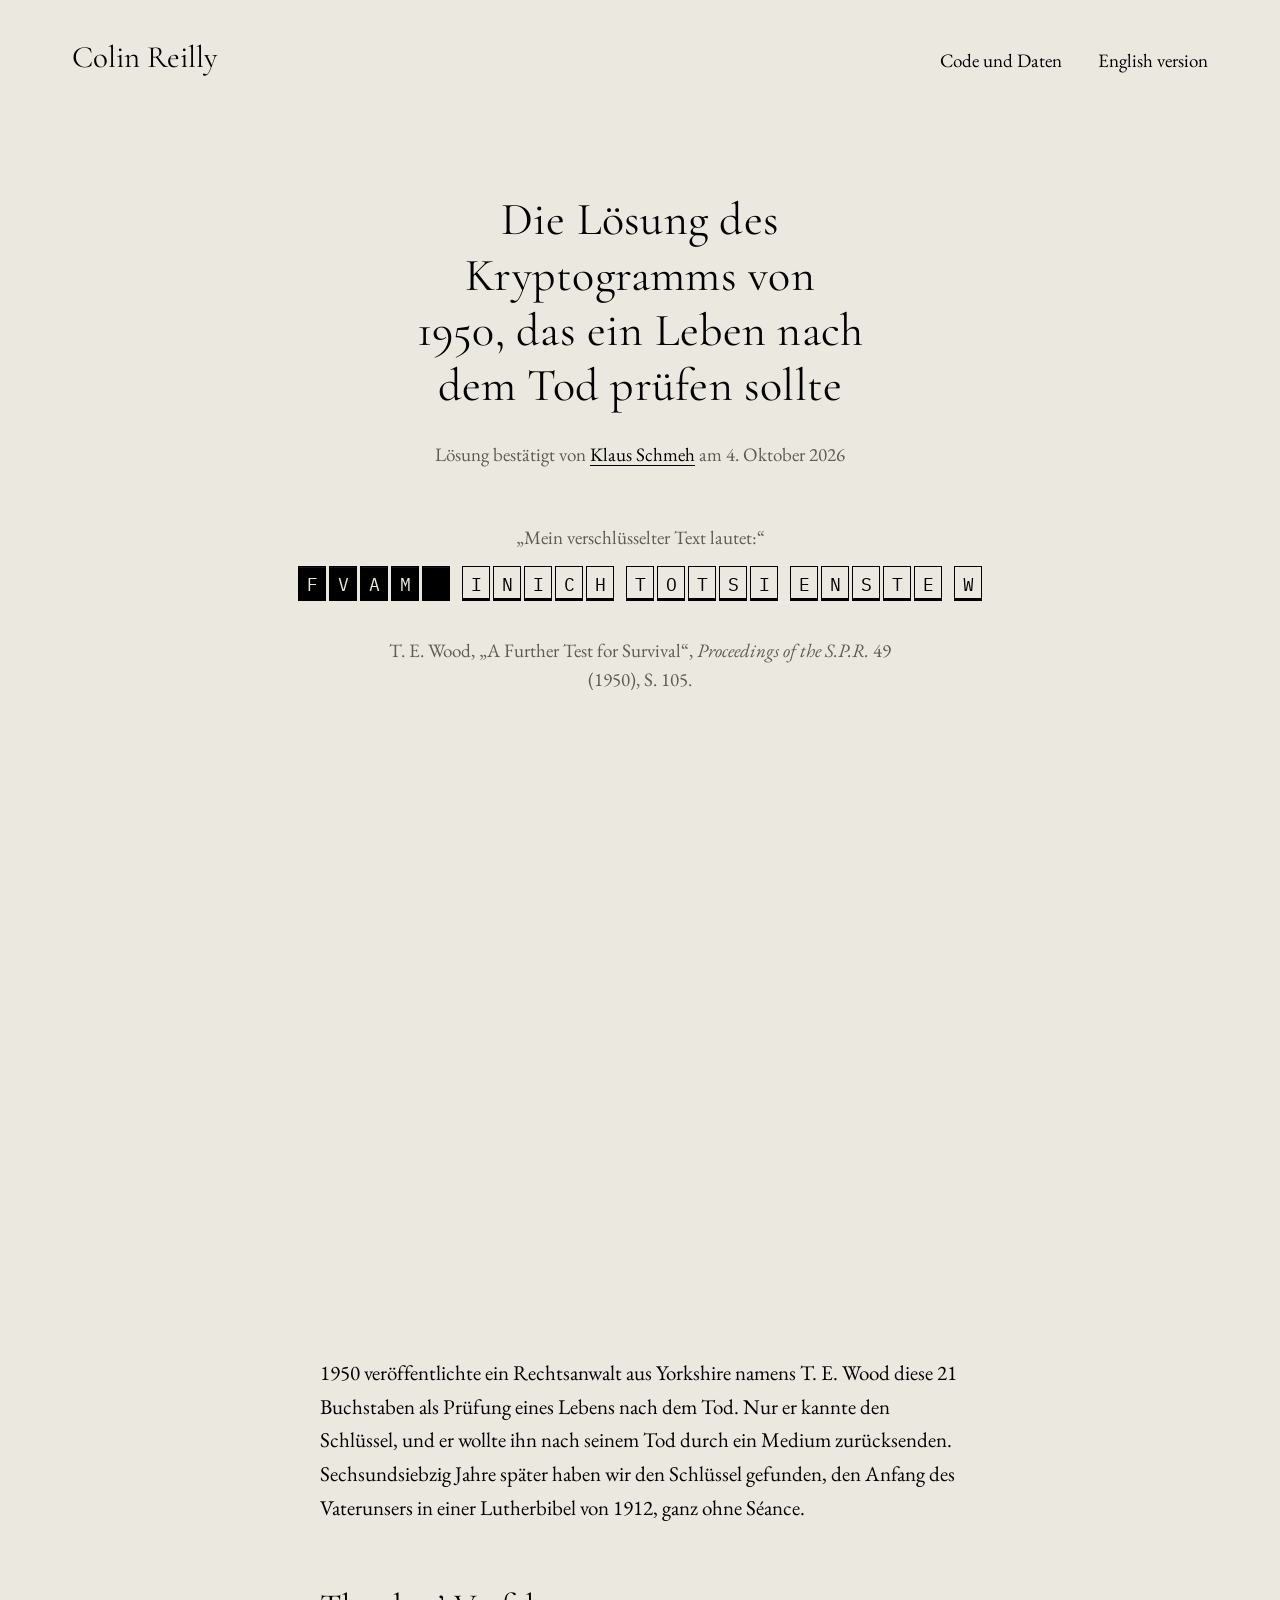
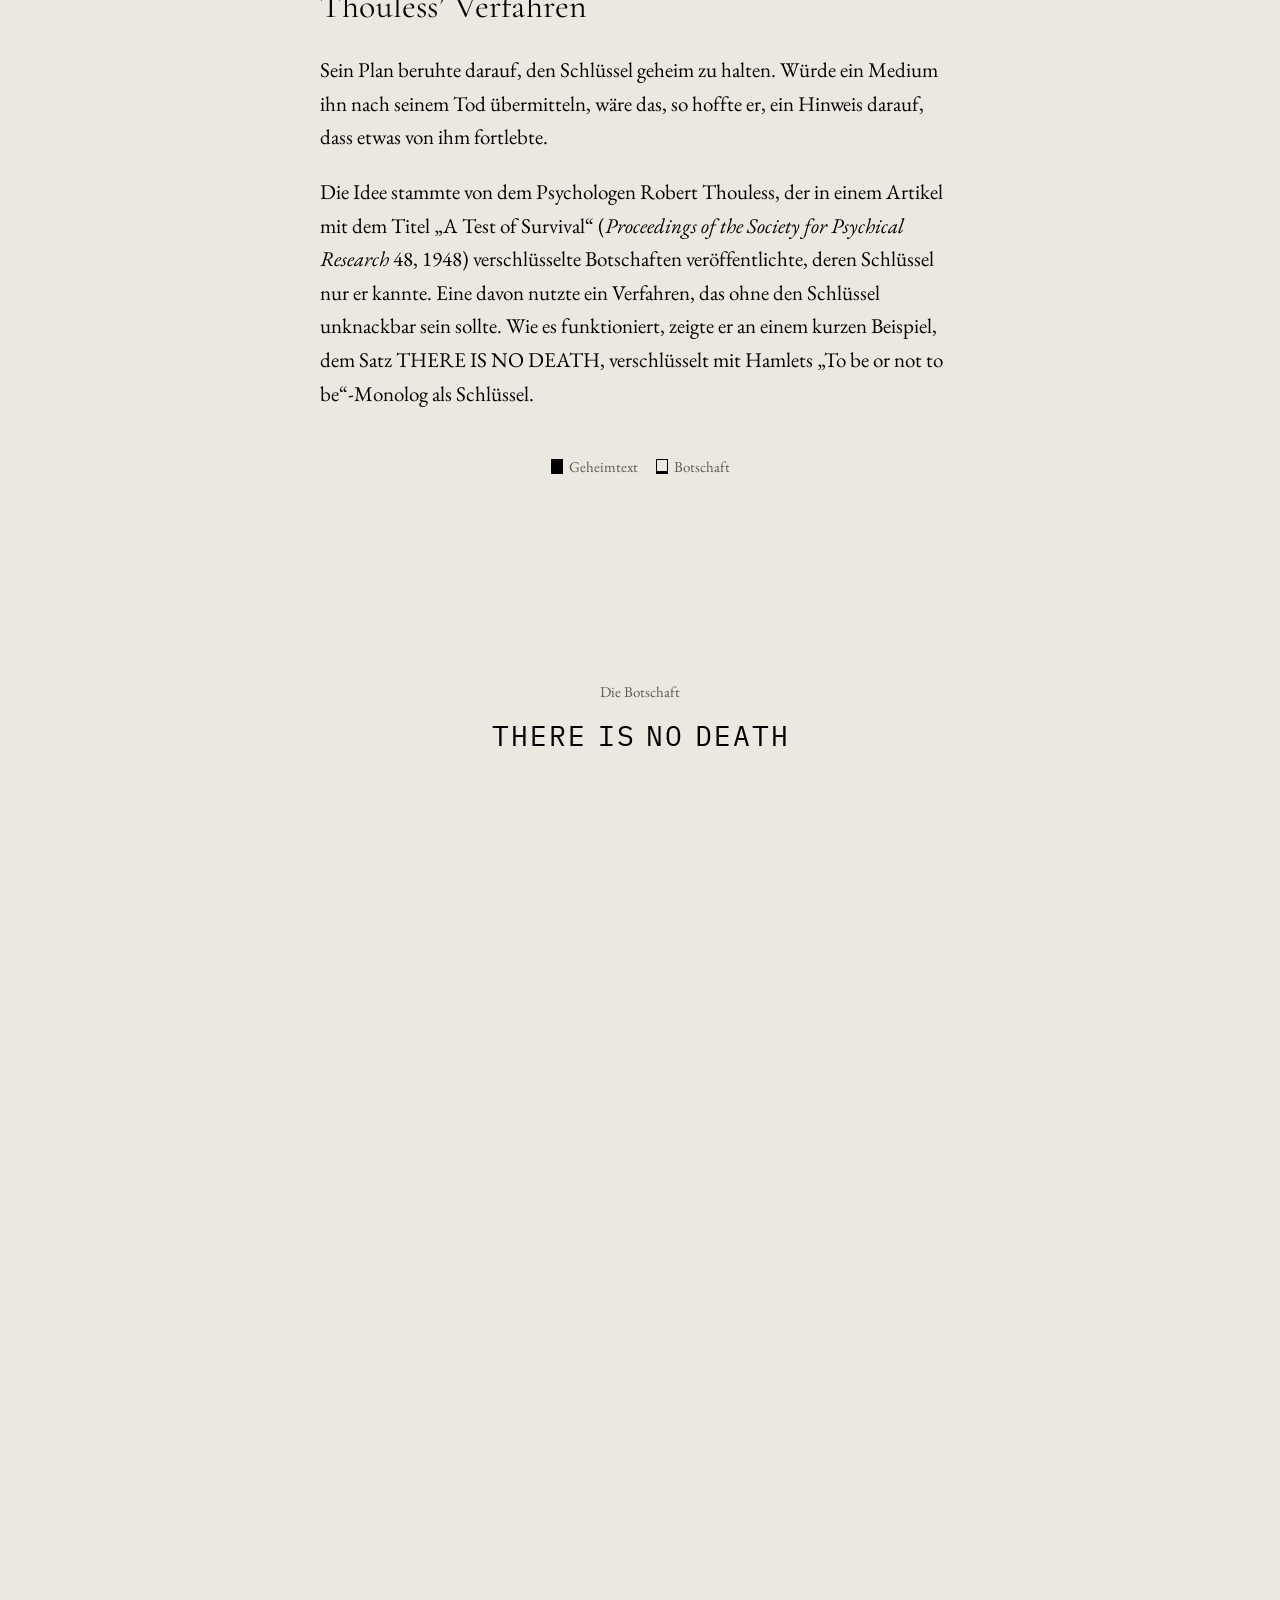
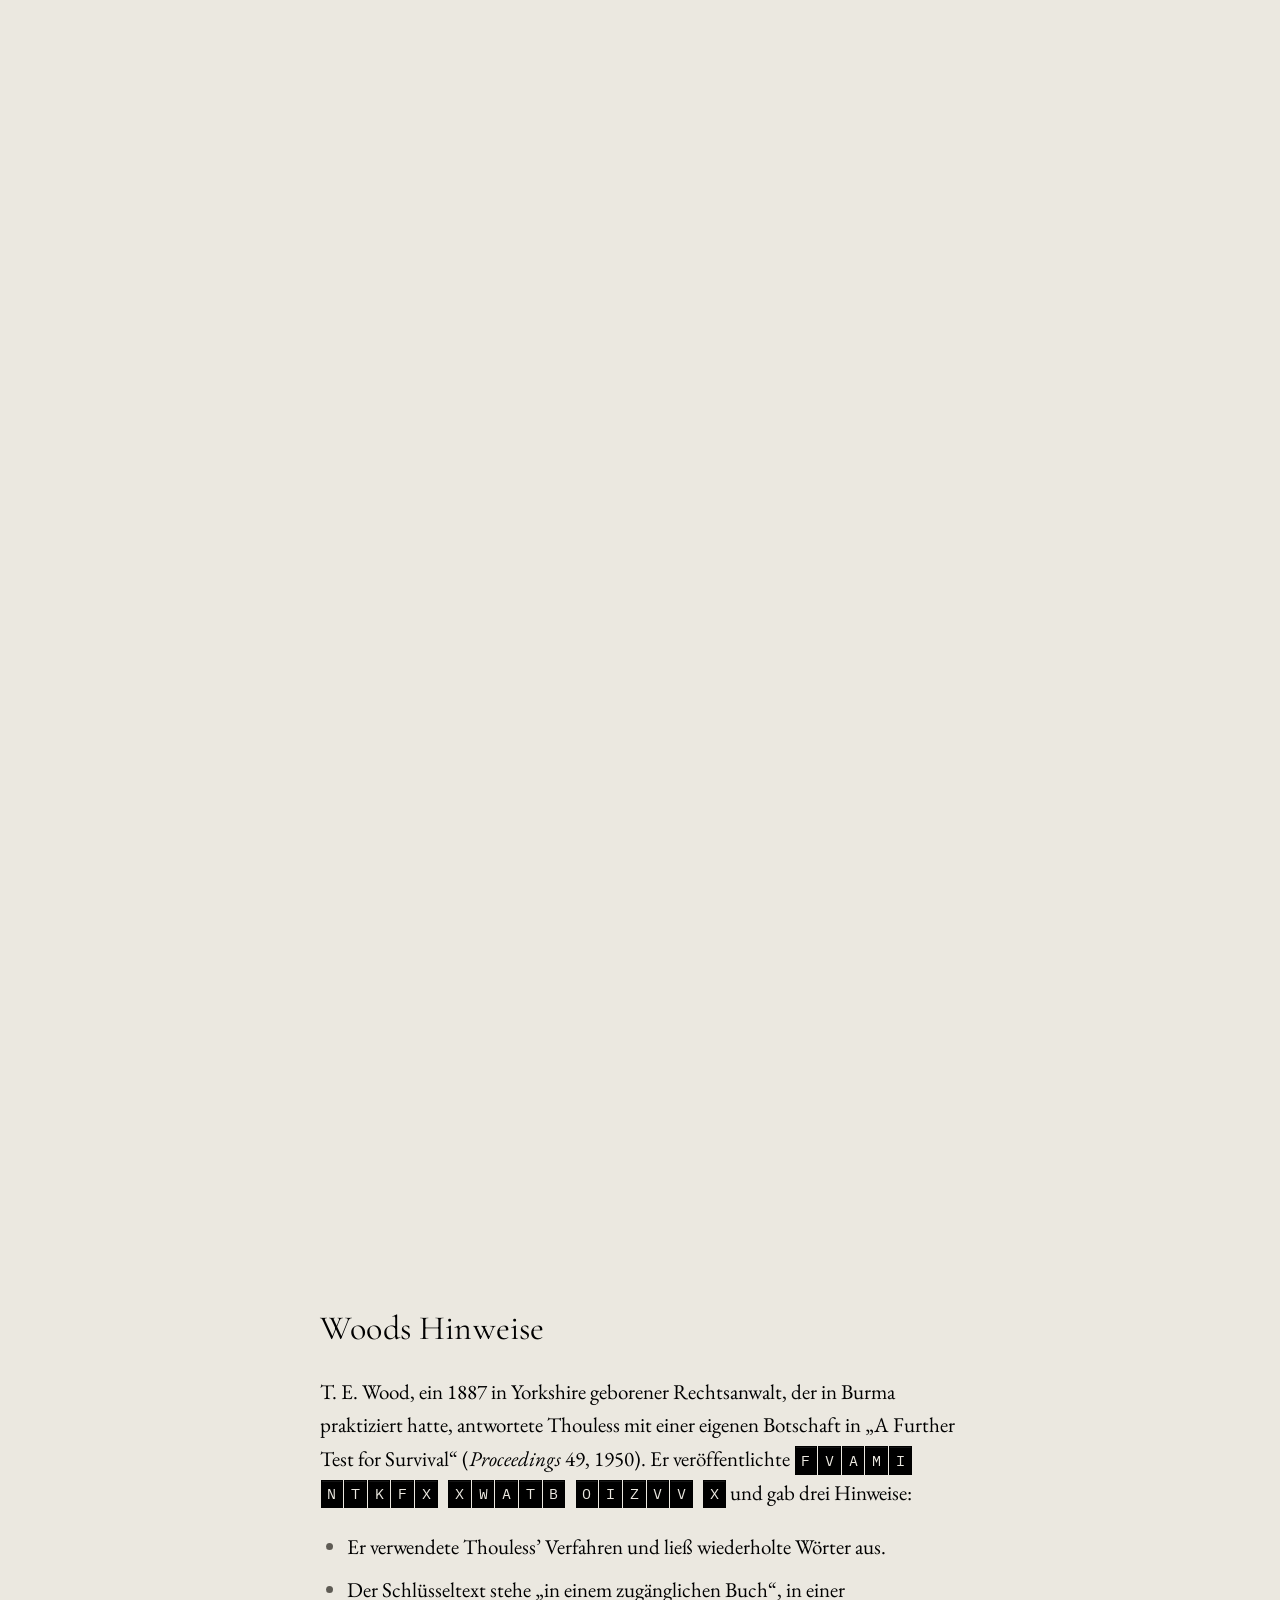
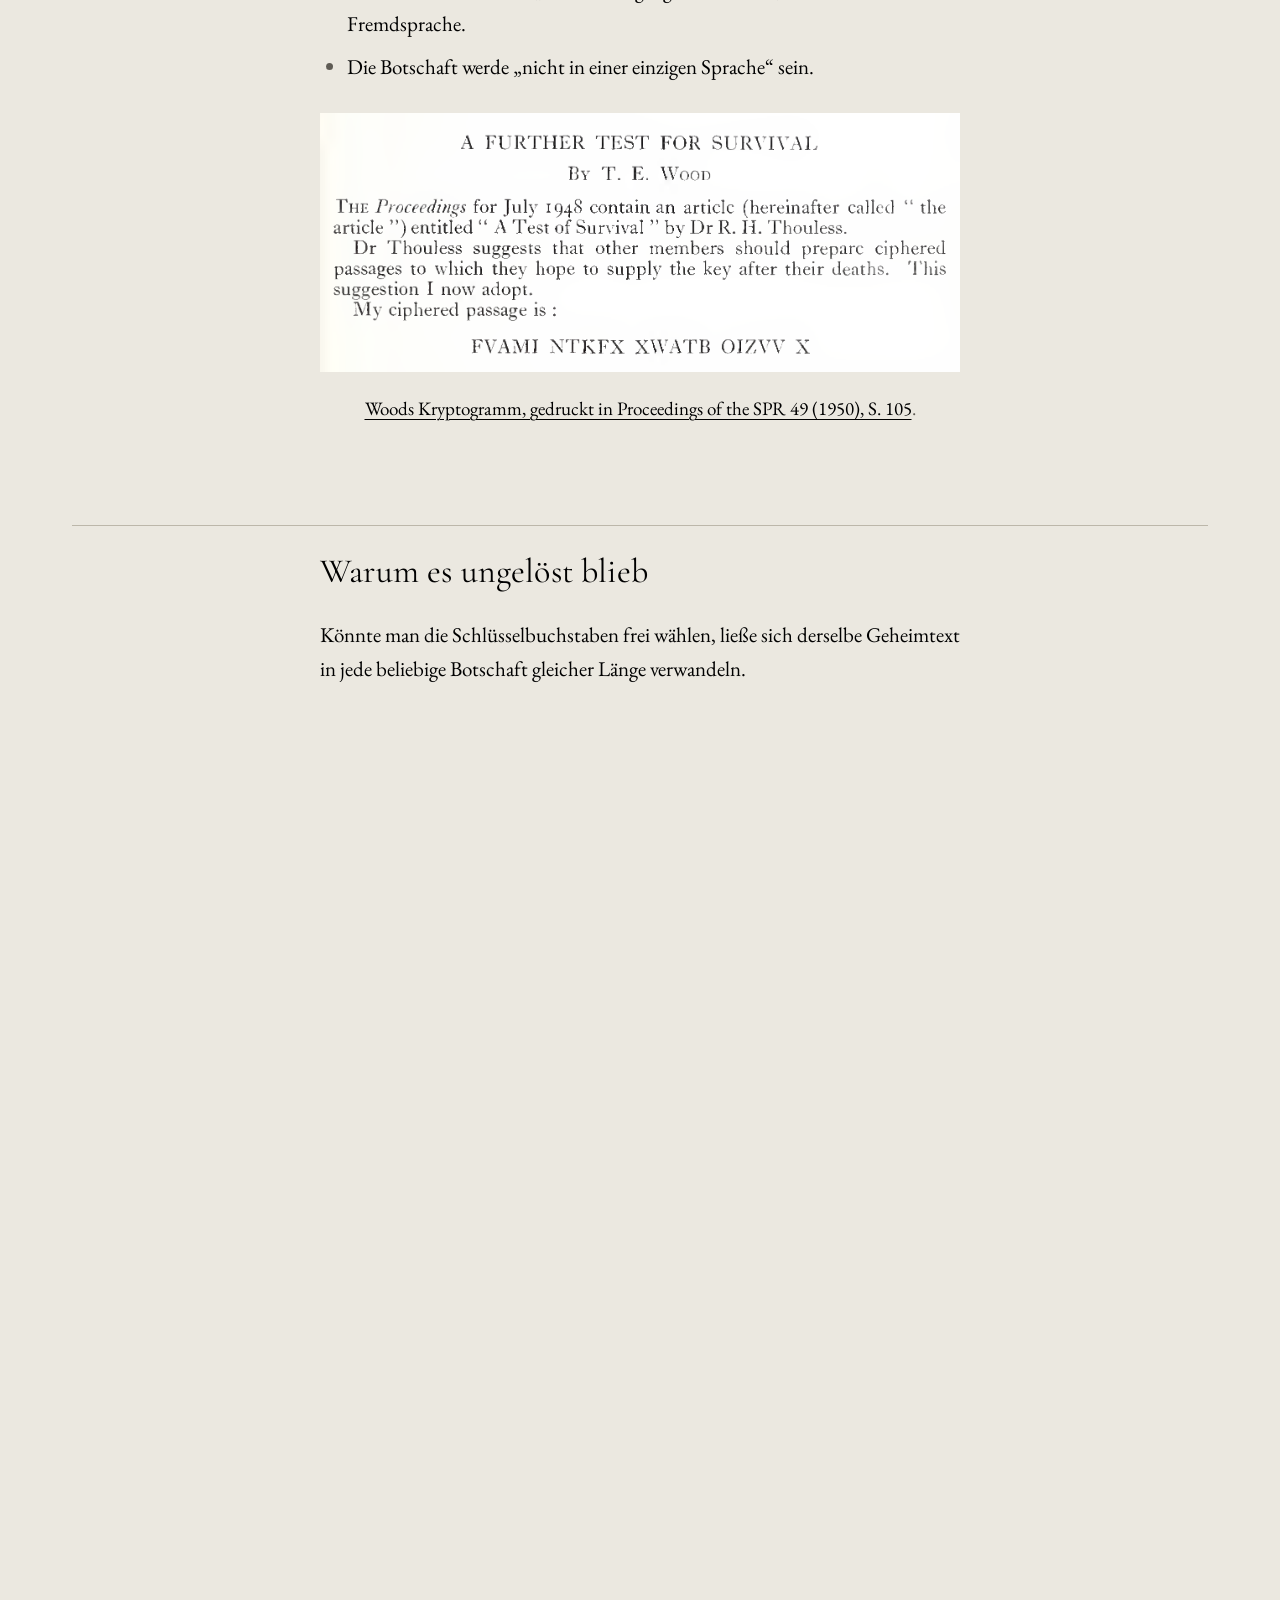
==== commit eab784a2: "Give the sum more room under the card and its key word Co-Authored-By: Claude Fable 5.1 <noreply@ant" ====
--- a/docs/de/index.html
+++ b/docs/de/index.html
@@ -183,7 +183,7 @@
 </style>
 <link rel="stylesheet" href="../story-layout.css?v=35">
 <link rel="stylesheet" href="../cipher-cards.css?v=28">
-<link rel="stylesheet" href="../cipher-walkthrough.css?v=40">
+<link rel="stylesheet" href="../cipher-walkthrough.css?v=41">
 <link rel="stylesheet" href="../story-graphics.css?v=28">
 <link rel="stylesheet" href="../try-cipher.css?v=39">
 </head>
--- a/docs/cipher-walkthrough.css
+++ b/docs/cipher-walkthrough.css
@@ -70,6 +70,8 @@
 .cw[data-compact] .cw-focus-pair{gap:6px}
 .cw[data-compact] .cw-single{width:45px;height:52px;font-size:32px}
 .cw[data-compact] .cw-focus-word{font-size:15px}
+/* The sum sits a little further below the card and its key word than the rows below it do. */
+.cw[data-compact] .cw-math{margin-top:18px}
 /* The three arithmetic lines share one gap, set once and read by the result line. */
 .cw-math{--cw-math-gap:16px;display:flex;flex-direction:column;align-items:center;gap:var(--cw-math-gap);width:100%}
 /* The gaps between terms equal a mono space, so the sum lines up with the lines below. */
@@ -108,7 +110,7 @@
   .cw-source-grid,.cw-grid{gap:10px 4px}.cw-source-letter,.cw-card,.cw-msg-letter{width:35px;height:37px}.cw-source-letter,.cw-face,.cw-msg-letter{font-size:23px;border-radius:0}
   .cw-pair{gap:4px}.cw-word{font-size:10.5px}.cw-prayer{font-size:18px;line-height:1.55;max-width:31ch}
   .cw-single{width:59px;height:68px;font-size:42px}.cw-focus{gap:12px}.cw-focus-pair{gap:6px}.cw-focus-word{font-size:16px}
-  .cw[data-compact] .cw-focus{gap:10px}.cw[data-compact] .cw-single{width:32px;height:36px;font-size:24px}.cw[data-compact] .cw-focus-word{font-size:12px}
+  .cw[data-compact] .cw-focus{gap:10px}.cw[data-compact] .cw-math{margin-top:20px}.cw[data-compact] .cw-single{width:32px;height:36px;font-size:24px}.cw[data-compact] .cw-focus-word{font-size:12px}
   .cw-math{--cw-math-gap:12px}.cw-sum{font-size:18px}.cw-term{gap:4px;min-width:18px}.cw-term-letter{font-size:13px}.cw-term-value{font-size:18px}.cw-plus,.cw-equals{font-size:18px;padding-top:17px}.cw-total{font-size:18px;padding-top:17px}.cw-reduction{font-size:18px}.cw-key-letter{font-size:15px}.cw-alpha-row{gap:4px}.cw-alpha-card{width:24px;height:28px;font-size:15px;line-height:26px}.cw-alpha-num{font-size:11px}
   .cw-shift{gap:14px}.cw-result-label{font-size:13px}.cw-shift-cards{gap:16px}.cw-arrow-label{font-size:12px}.cw-result{gap:12px}
   .cw-controls{padding-top:8px}.cw-previous,.cw-next{min-height:36px;min-width:66px;font-size:12px;padding-inline:11px}
@@ -117,7 +119,7 @@
   .cw{padding:8px;gap:6px}
   .cw-source-grid,.cw-grid{gap:5px 3px}.cw-source-letter,.cw-card,.cw-msg-letter{width:30px;height:29px}.cw-source-letter,.cw-face,.cw-msg-letter{font-size:19px}.cw-pair{gap:2px}.cw-word{font-size:10px;letter-spacing:-.025em}
   .cw-prayer{font-size:15px;line-height:1.4}
-  .cw[data-compact] .cw-focus{gap:6px}.cw[data-compact] .cw-focus-pair{gap:2px}.cw[data-compact] .cw-single{width:26px;height:28px;font-size:21px}.cw[data-compact] .cw-focus-word{font-size:11px}.cw-math{--cw-math-gap:8px}
+  .cw[data-compact] .cw-focus{gap:6px}.cw[data-compact] .cw-math{margin-top:12px}.cw[data-compact] .cw-focus-pair{gap:2px}.cw[data-compact] .cw-single{width:26px;height:28px;font-size:21px}.cw[data-compact] .cw-focus-word{font-size:11px}.cw-math{--cw-math-gap:8px}
   .cw-controls{padding-top:5px}.cw-previous,.cw-next{min-height:32px}
 }
 /* Browser chrome can leave a wide phone with a short reading viewport.
@@ -131,7 +133,7 @@
     .cw-pair{gap:3px}.cw-word{font-size:10.5px}
     .cw-prayer{font-size:15px;line-height:1.4}
     .cw-single{width:52px;height:60px;font-size:36px}.cw-focus,.cw-result,.cw-shift{gap:10px}
-    .cw[data-compact] .cw-focus{gap:6px}.cw[data-compact] .cw-focus-pair{gap:2px}
+    .cw[data-compact] .cw-focus{gap:6px}.cw[data-compact] .cw-math{margin-top:6px}.cw[data-compact] .cw-focus-pair{gap:2px}
     .cw[data-compact] .cw-single{width:26px;height:28px;font-size:21px}
     .cw[data-compact] .cw-focus-word{font-size:11px}.cw-math{--cw-math-gap:8px}
     .cw-controls{padding-top:5px}
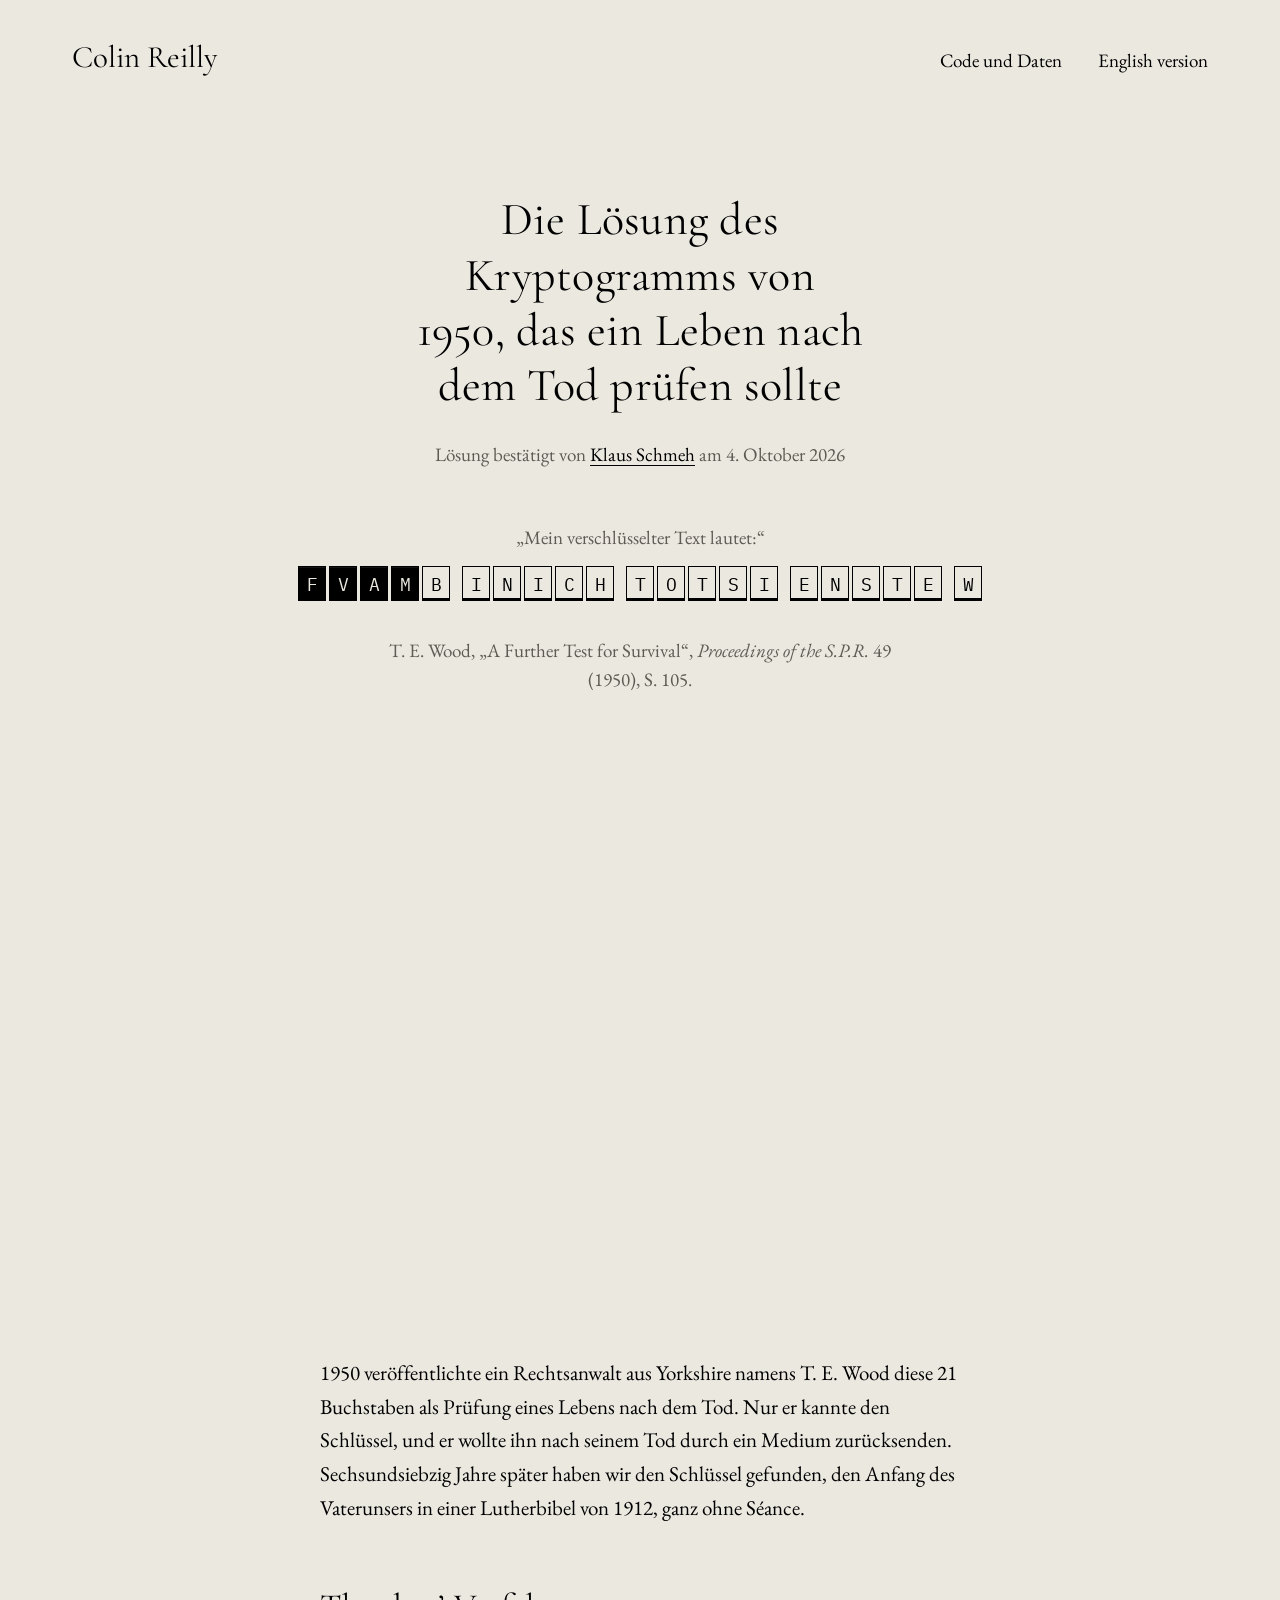
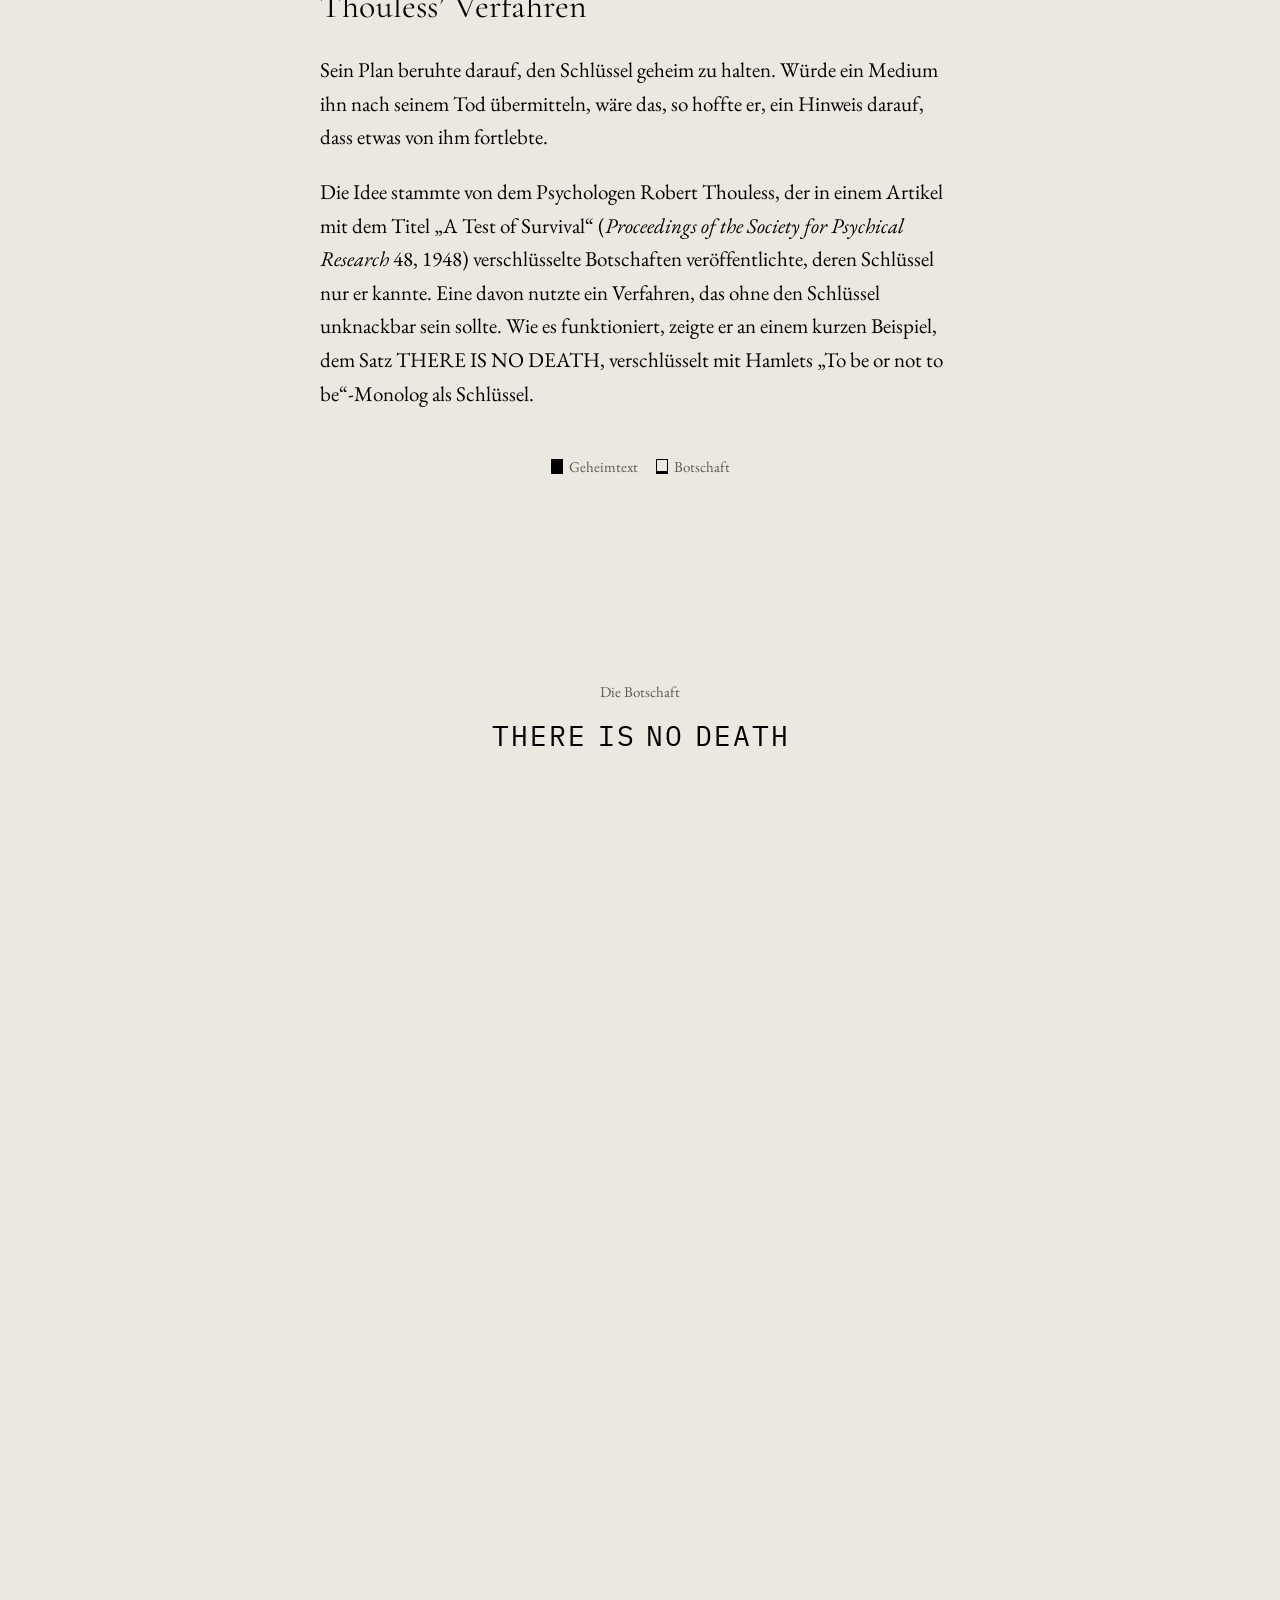
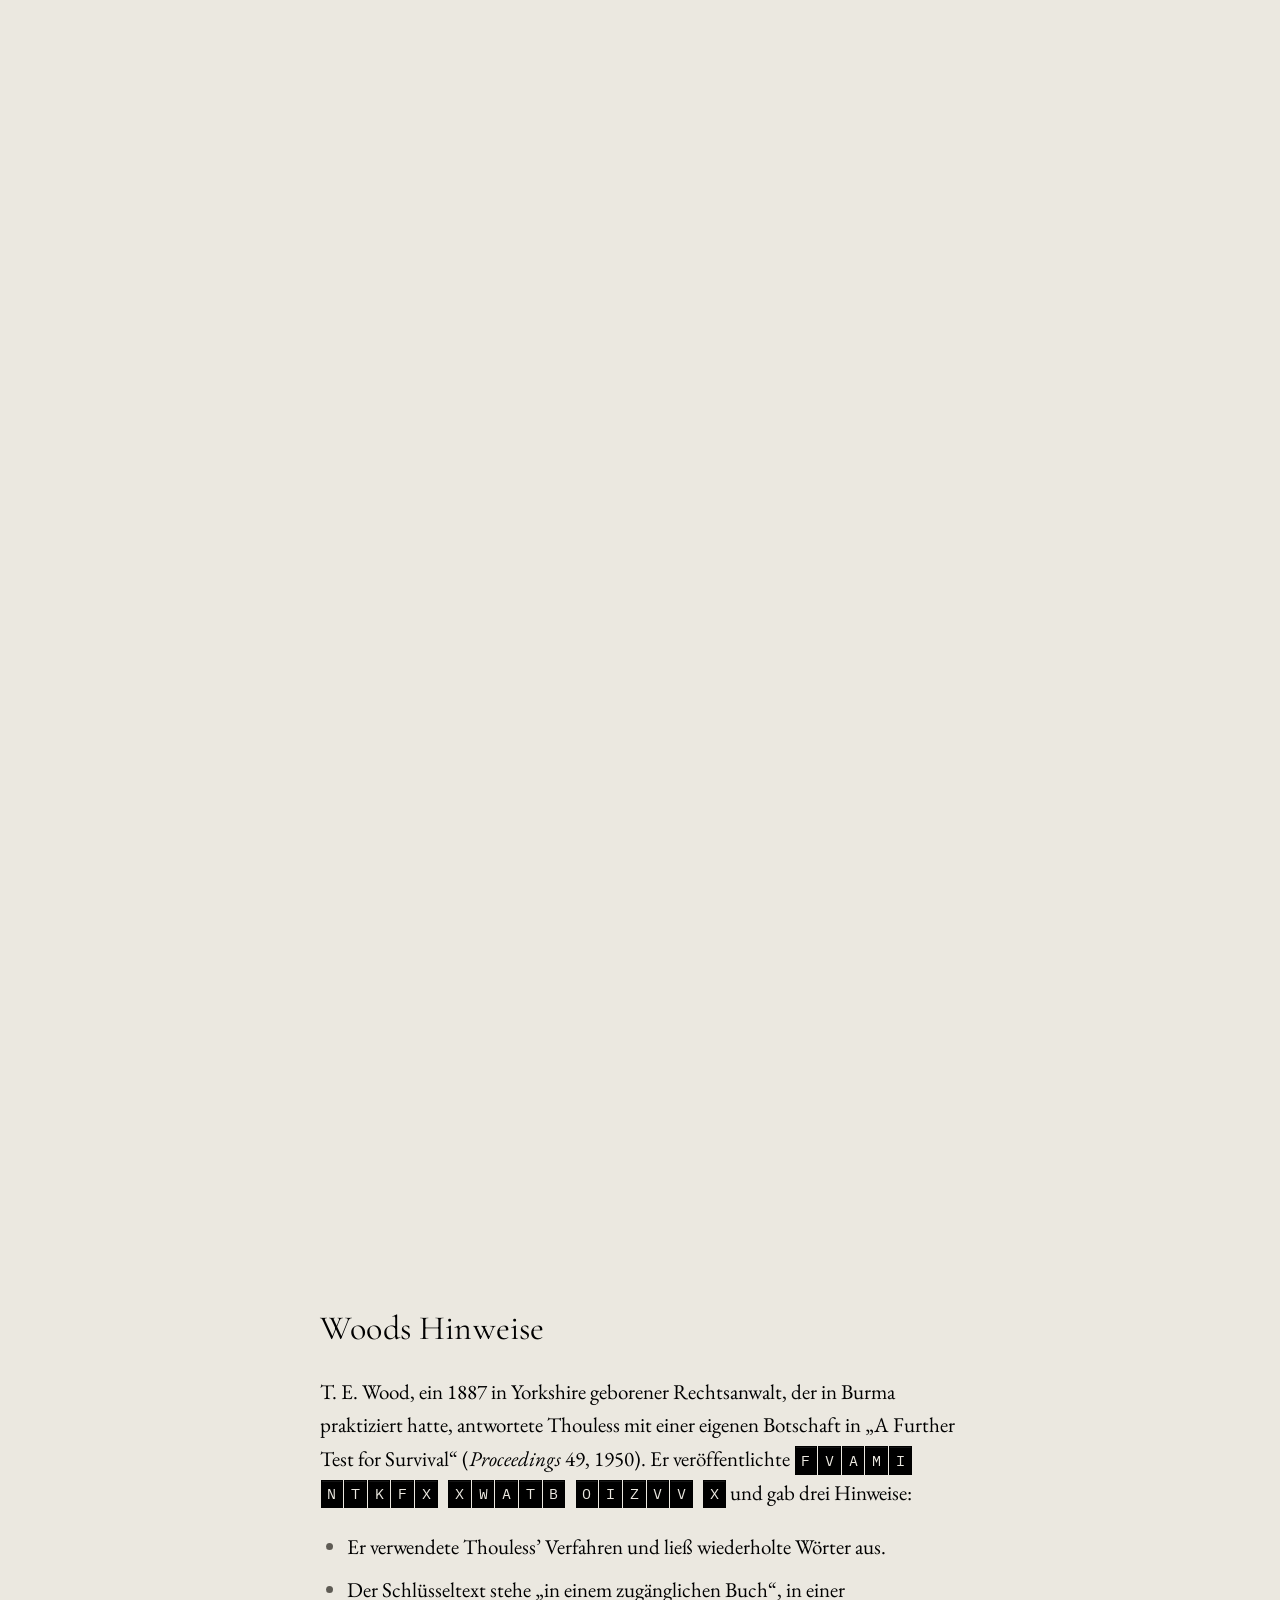
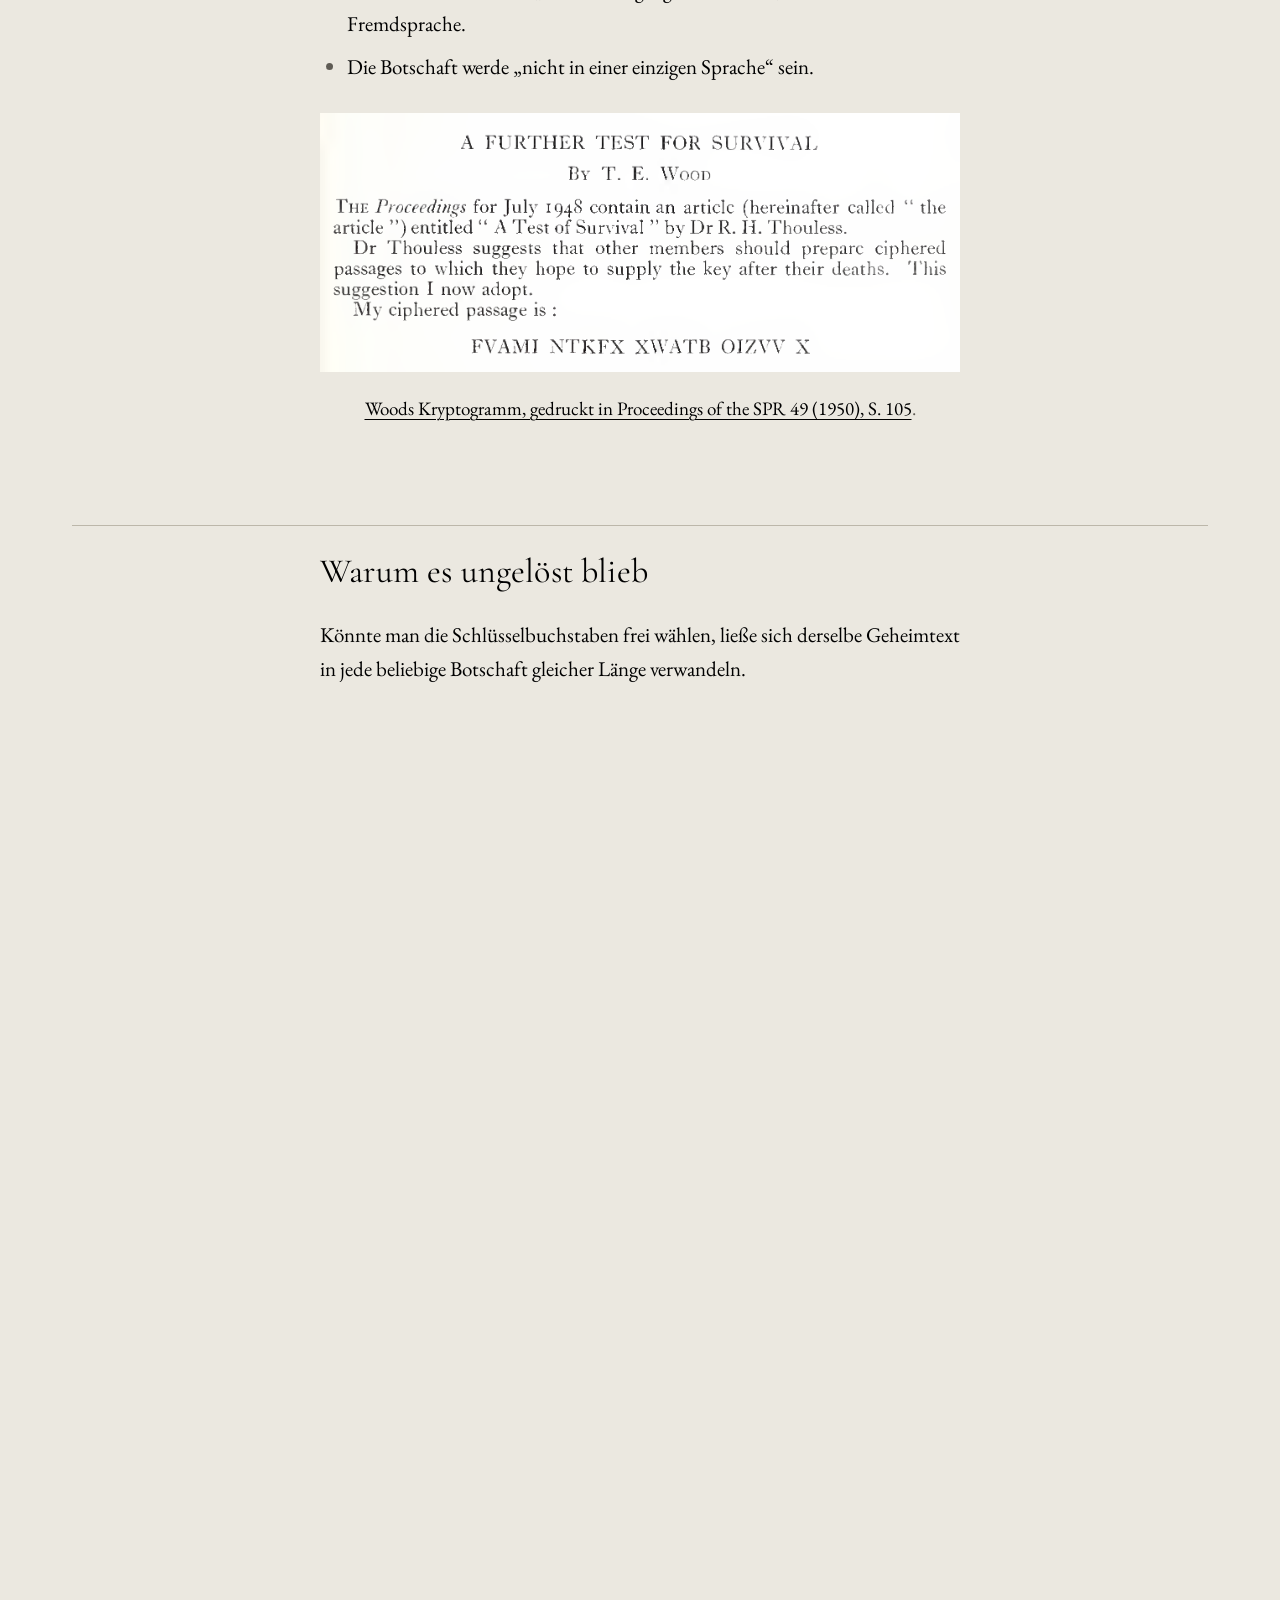
==== commit 80284390: "Clear the panel for the letter count and recount On the stages that count the alphabet to I and reco" ====
--- a/docs/de/index.html
+++ b/docs/de/index.html
@@ -183,7 +183,7 @@
 </style>
 <link rel="stylesheet" href="../story-layout.css?v=35">
 <link rel="stylesheet" href="../cipher-cards.css?v=28">
-<link rel="stylesheet" href="../cipher-walkthrough.css?v=41">
+<link rel="stylesheet" href="../cipher-walkthrough.css?v=43">
 <link rel="stylesheet" href="../story-graphics.css?v=28">
 <link rel="stylesheet" href="../try-cipher.css?v=39">
 </head>
@@ -520,7 +520,7 @@
 </footer>
 
 
-<script src="../cipher-walkthrough.js?v=37"></script>
+<script src="../cipher-walkthrough.js?v=38"></script>
 <script>
 (function(){
 "use strict";
--- a/docs/cipher-walkthrough.css
+++ b/docs/cipher-walkthrough.css
@@ -85,9 +85,10 @@
 .cw-alpha{display:flex;flex-direction:column;align-items:center;gap:var(--cw-math-gap,16px)}
 .cw-alpha-row{display:flex;gap:6px}
 .cw-alpha-cell{display:flex;flex-direction:column;align-items:center;gap:5px}
-.cw-alpha-card{box-sizing:border-box;width:28px;height:32px;border:1px solid var(--veil-2,#bcb7aa);color:var(--bone-2,#5e5b54);font:400 18px/30px var(--mono,monospace);text-align:center}
-.cw-alpha-card.is-key{border-color:var(--bone,#000);border-bottom:3px double var(--bone,#000);color:var(--bone,#000)}
-.cw-alpha-num{font:400 13px/1 var(--mono,monospace);color:var(--bone-2,#5e5b54)}
+.cw-alpha-card{box-sizing:border-box;width:32px;height:38px;border:1px solid var(--veil-2,#bcb7aa);color:var(--bone-2,#5e5b54);font:400 20px/36px var(--mono,monospace);text-align:center}
+.cw-alpha-card.is-key{border-color:var(--bone,#000);color:var(--bone,#000)}
+.cw-alpha-num{font:400 14px/1 var(--mono,monospace);color:var(--bone-2,#5e5b54)}
+@media(max-width:360px){.cw-alpha-row{gap:4px}.cw-alpha-card{width:28px;height:32px;font:400 18px/30px var(--mono,monospace)}.cw-alpha-num{font-size:13px}}
 .cw-key-letter{font:400 16px/1.4 var(--body,Georgia,serif);text-align:center}
 .cw-result-label{font-size:16px;text-align:center;line-height:1.4}
 .cw-shift-cards{display:flex;align-items:center;gap:clamp(18px,4cqw,30px)}
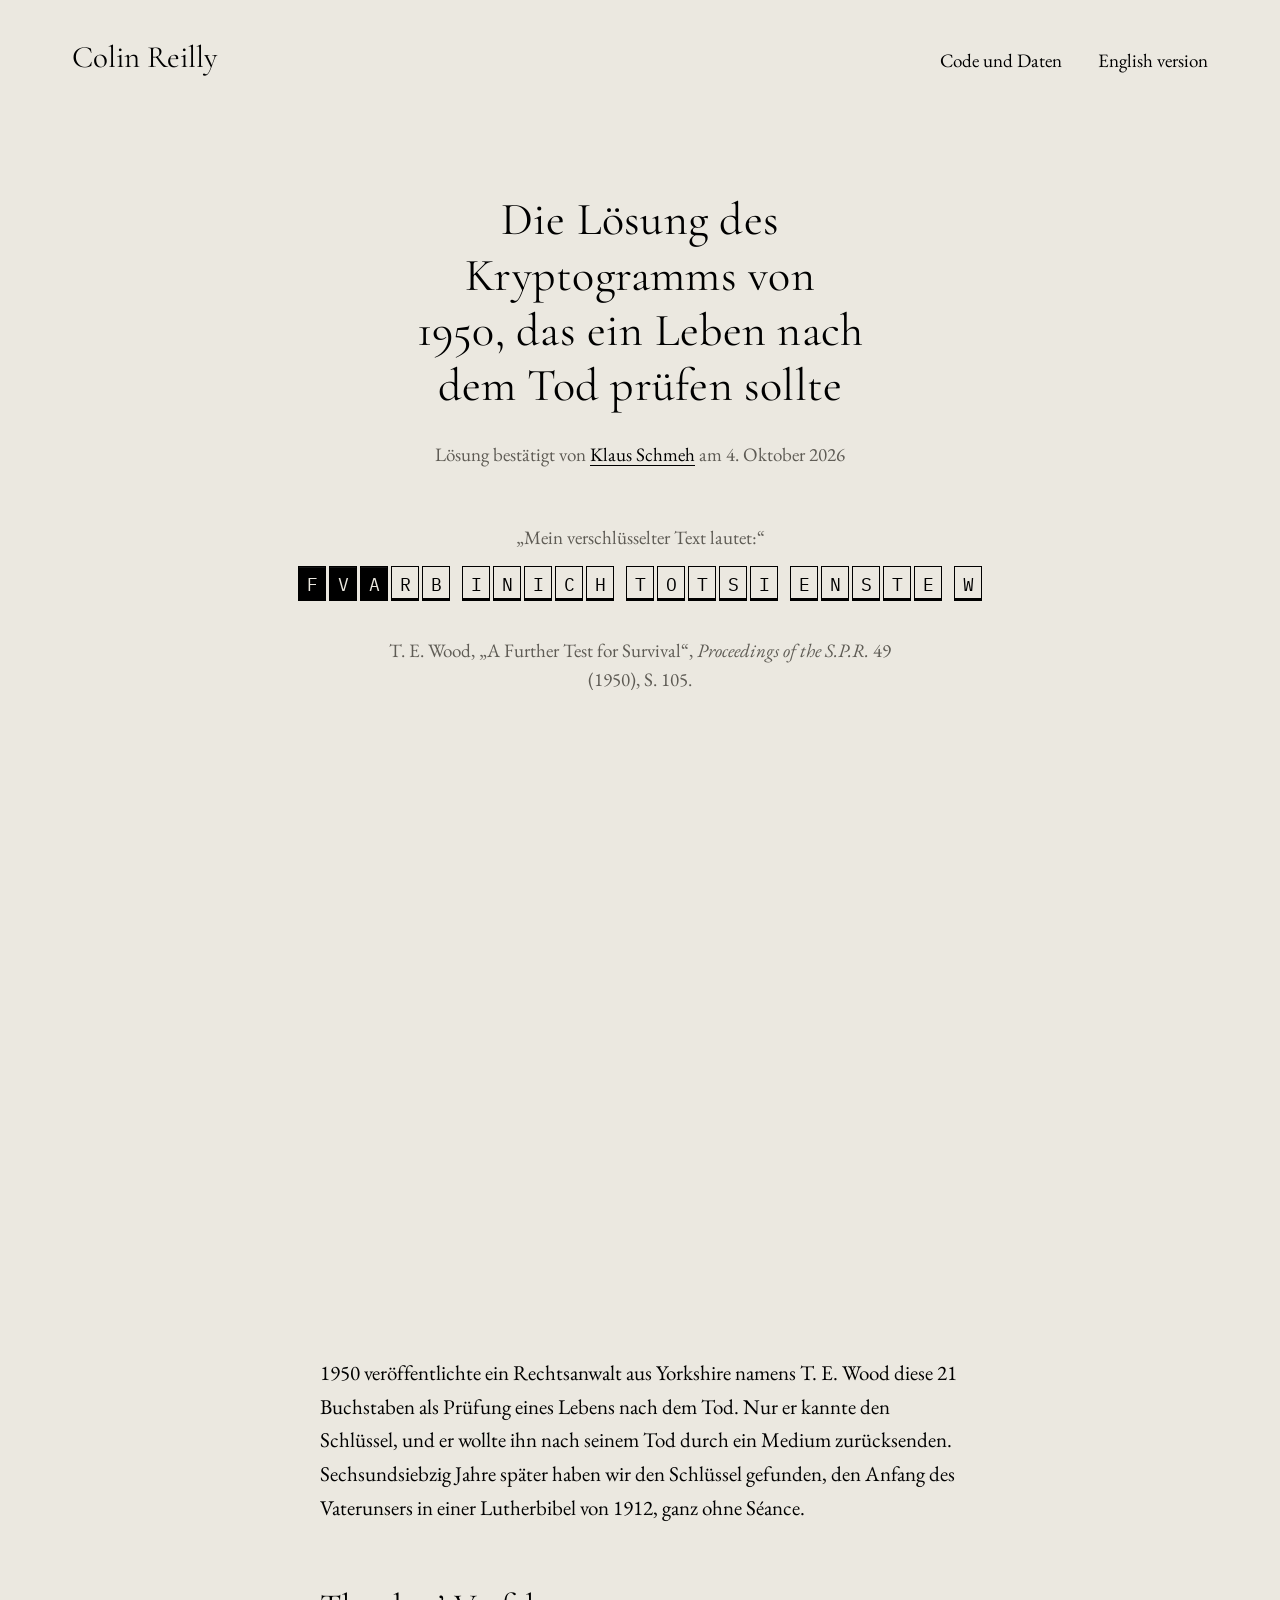
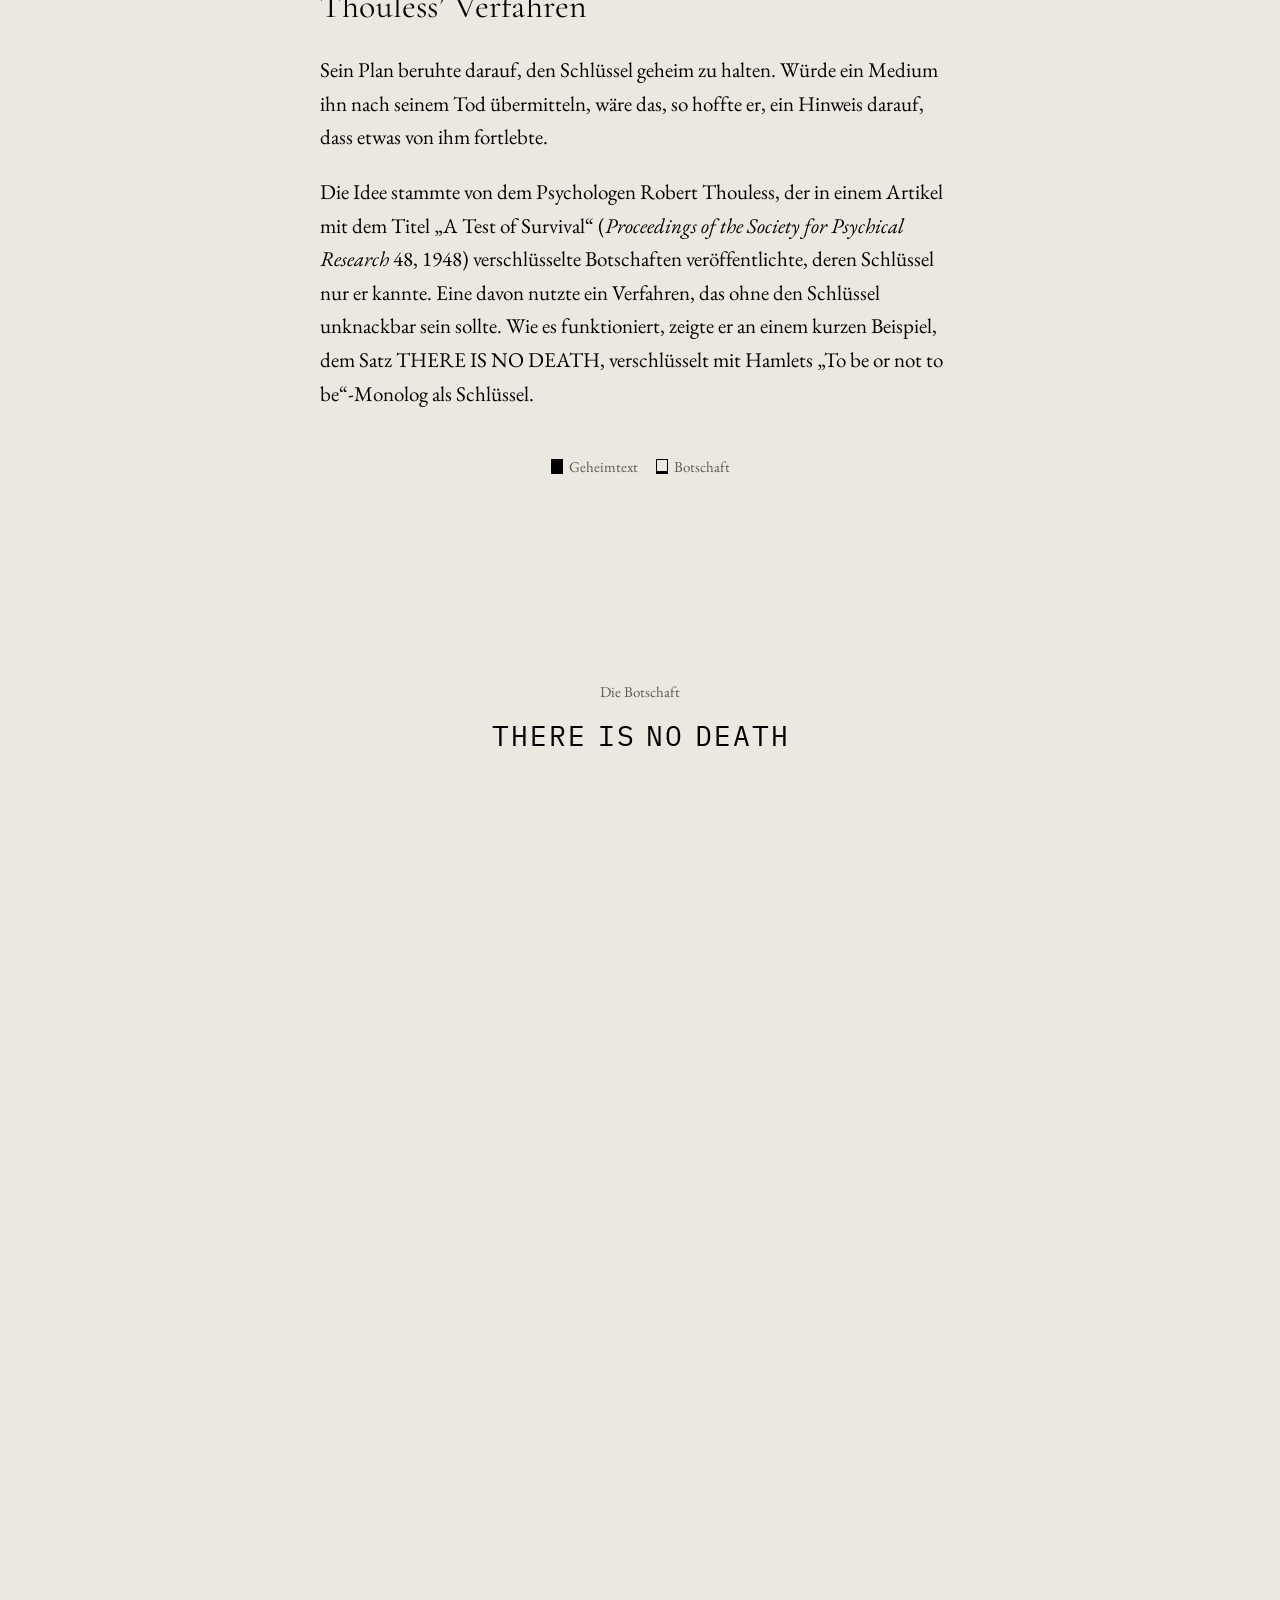
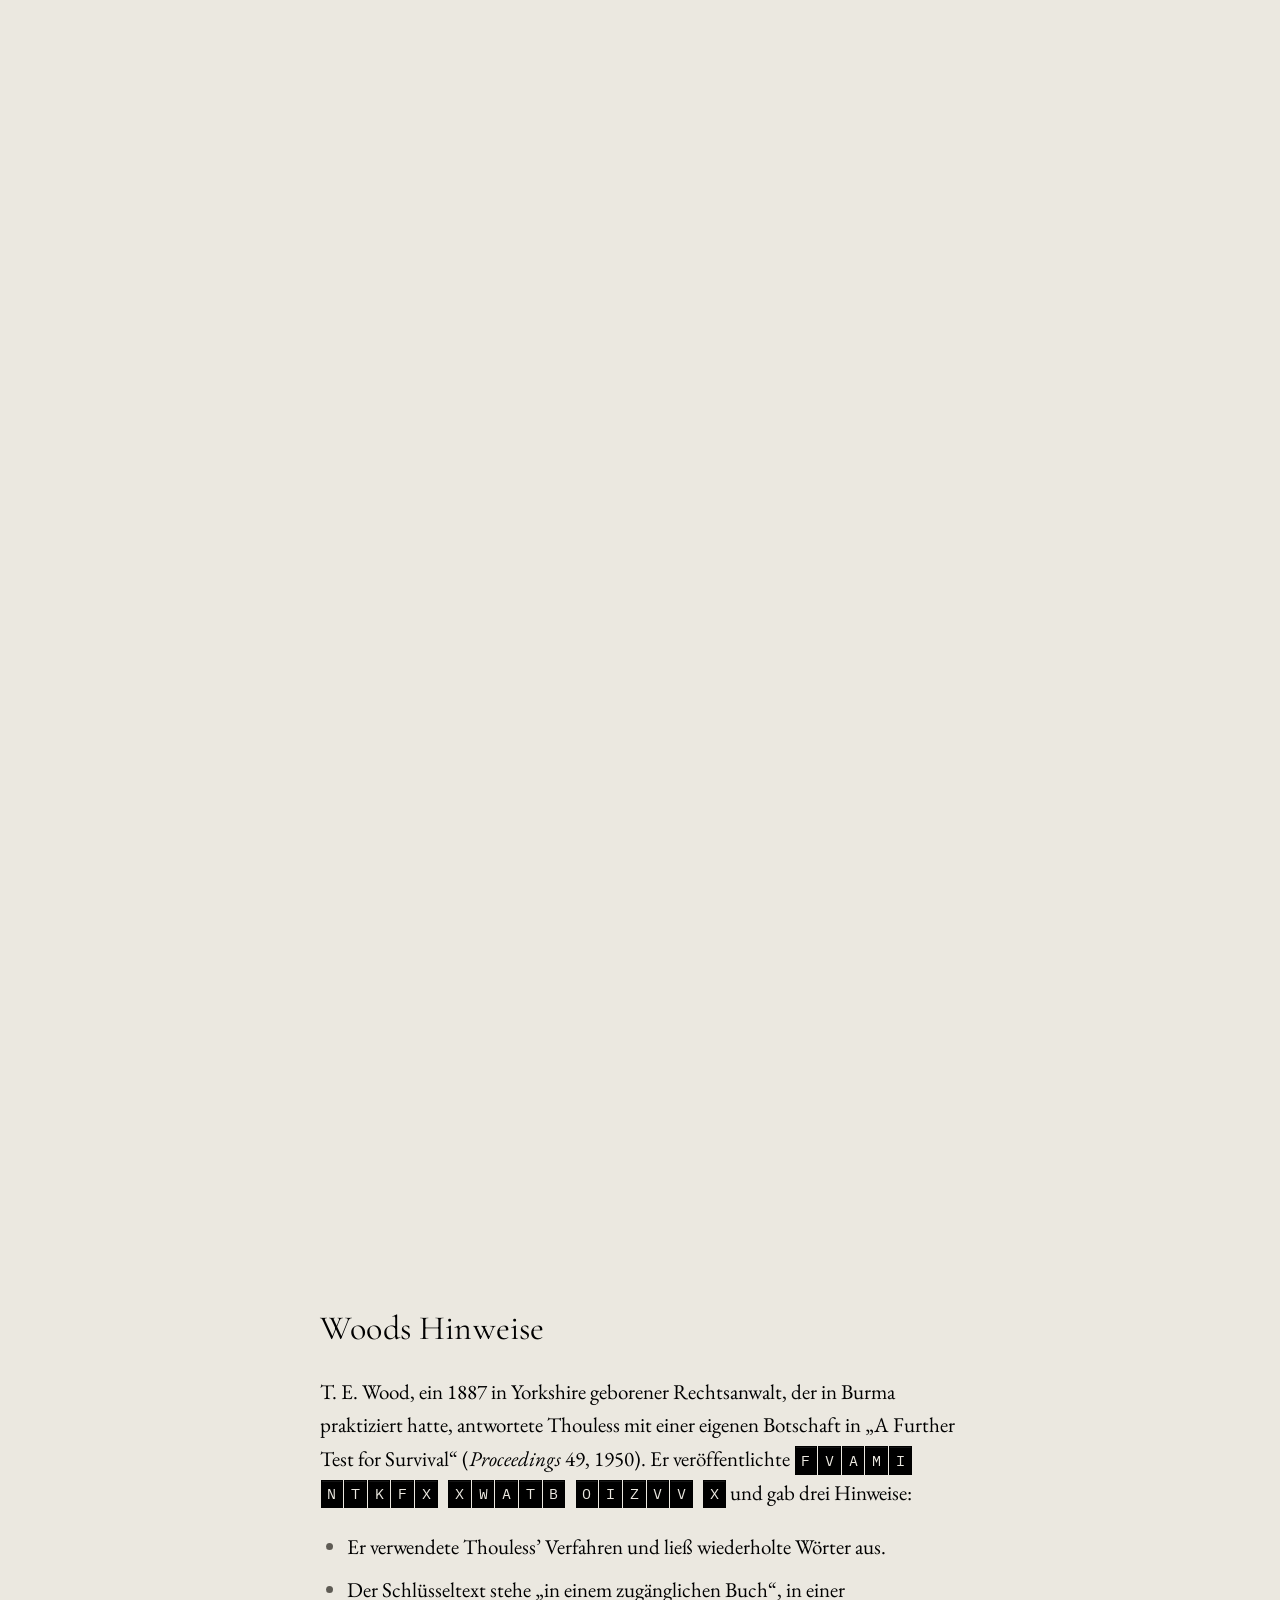
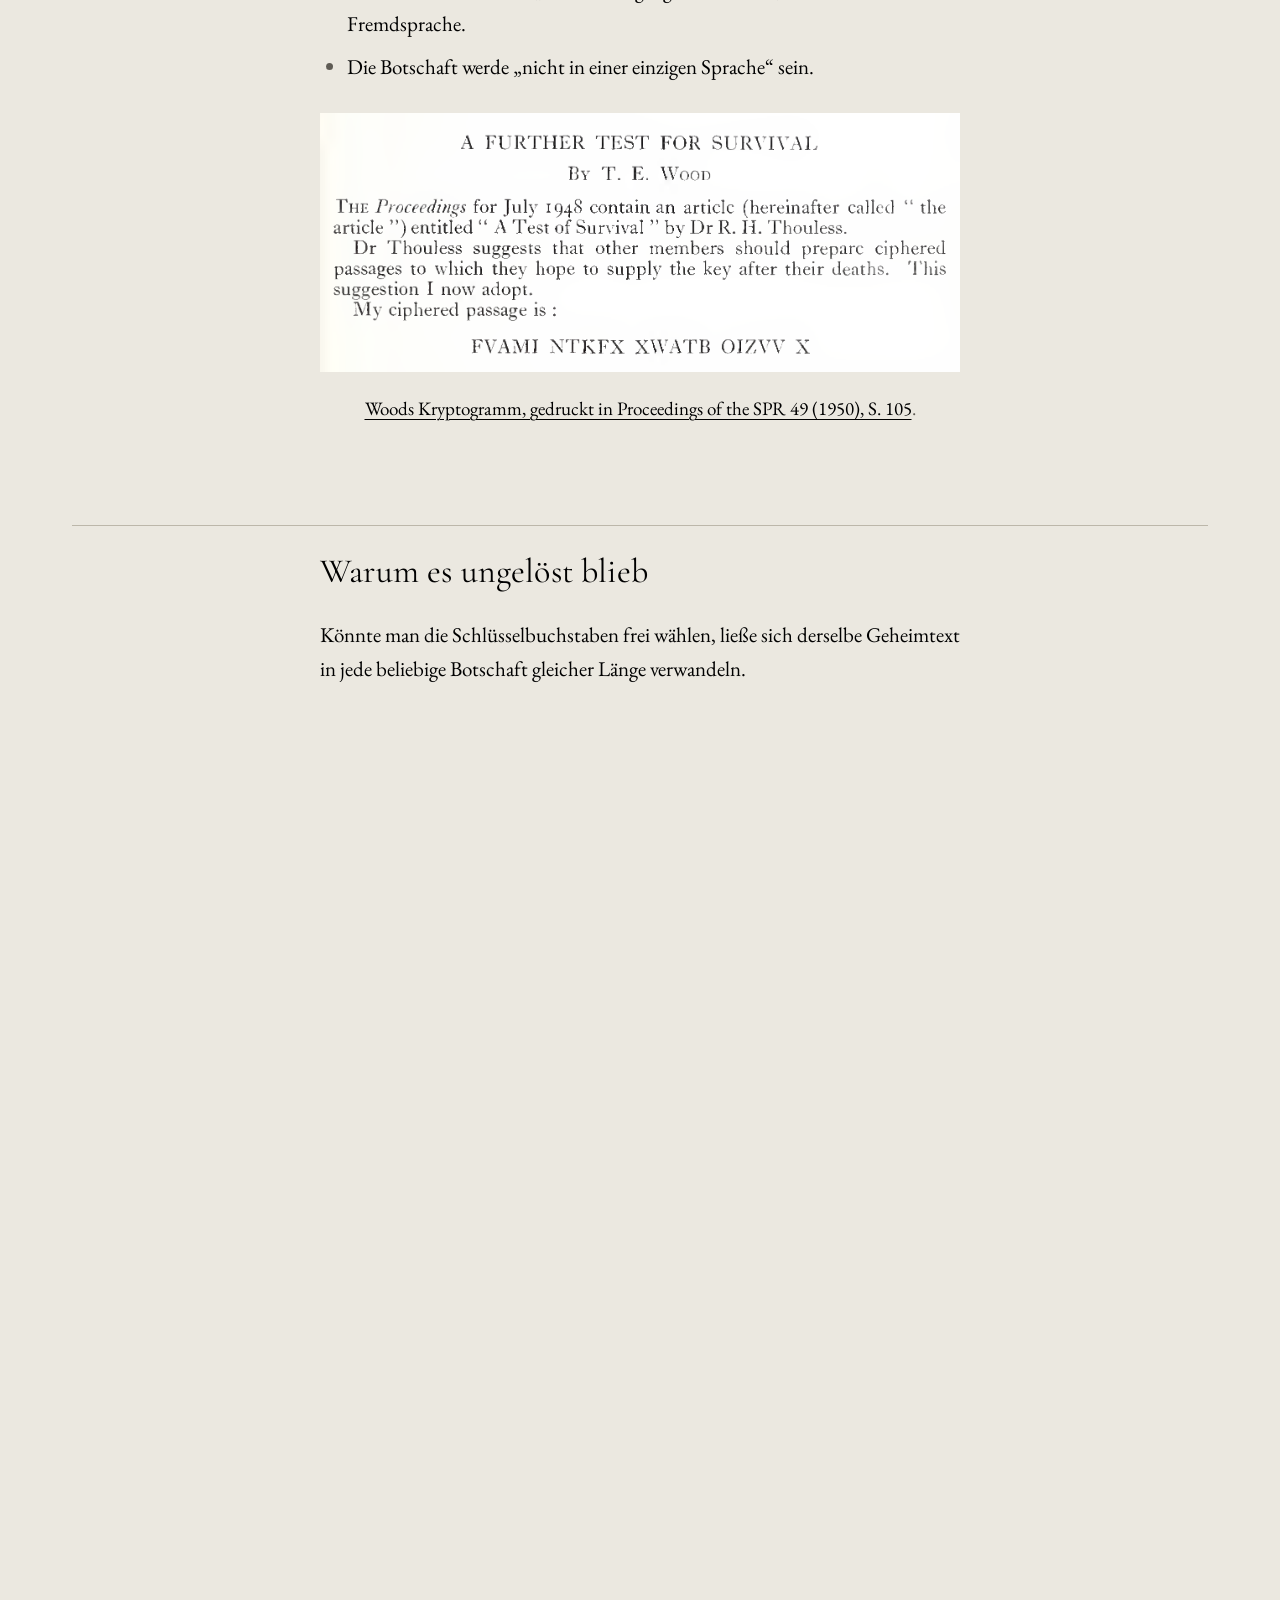
==== commit 15bc96a5: "Double the gap between each graphic and the text that follows it The passage after a pinned graphic " ====
--- a/docs/de/index.html
+++ b/docs/de/index.html
@@ -582,7 +582,7 @@
     const measureTail=()=>{
       if(!chapter||walk.stage!==walk.lastStage)return;
       const bottom=walk.overview.getBoundingClientRect().bottom;
-      const tail=el.getBoundingClientRect().bottom-bottom-28;
+      const tail=el.getBoundingClientRect().bottom-bottom-64;
       if(Number.isFinite(tail)&&tail>0)chapter.style.setProperty("--walk-tail",Math.round(tail)+"px");
     };
     this.showStage=stage=>{walk.go(stage);if(stage===walk.lastStage)requestAnimationFrame(measureTail);};
@@ -1046,7 +1046,7 @@
 window.WoodStory={Graphic,reduced};
 })();
 </script>
-<script src="../story-scroll.js?v=32"></script>
+<script src="../story-scroll.js?v=33"></script>
 <script src="../hero-reveal.js?v=26"></script>
 <script src="../cipher-tokens.js?v=25"></script>
 <script src="../try-cipher.js?v=37"></script>
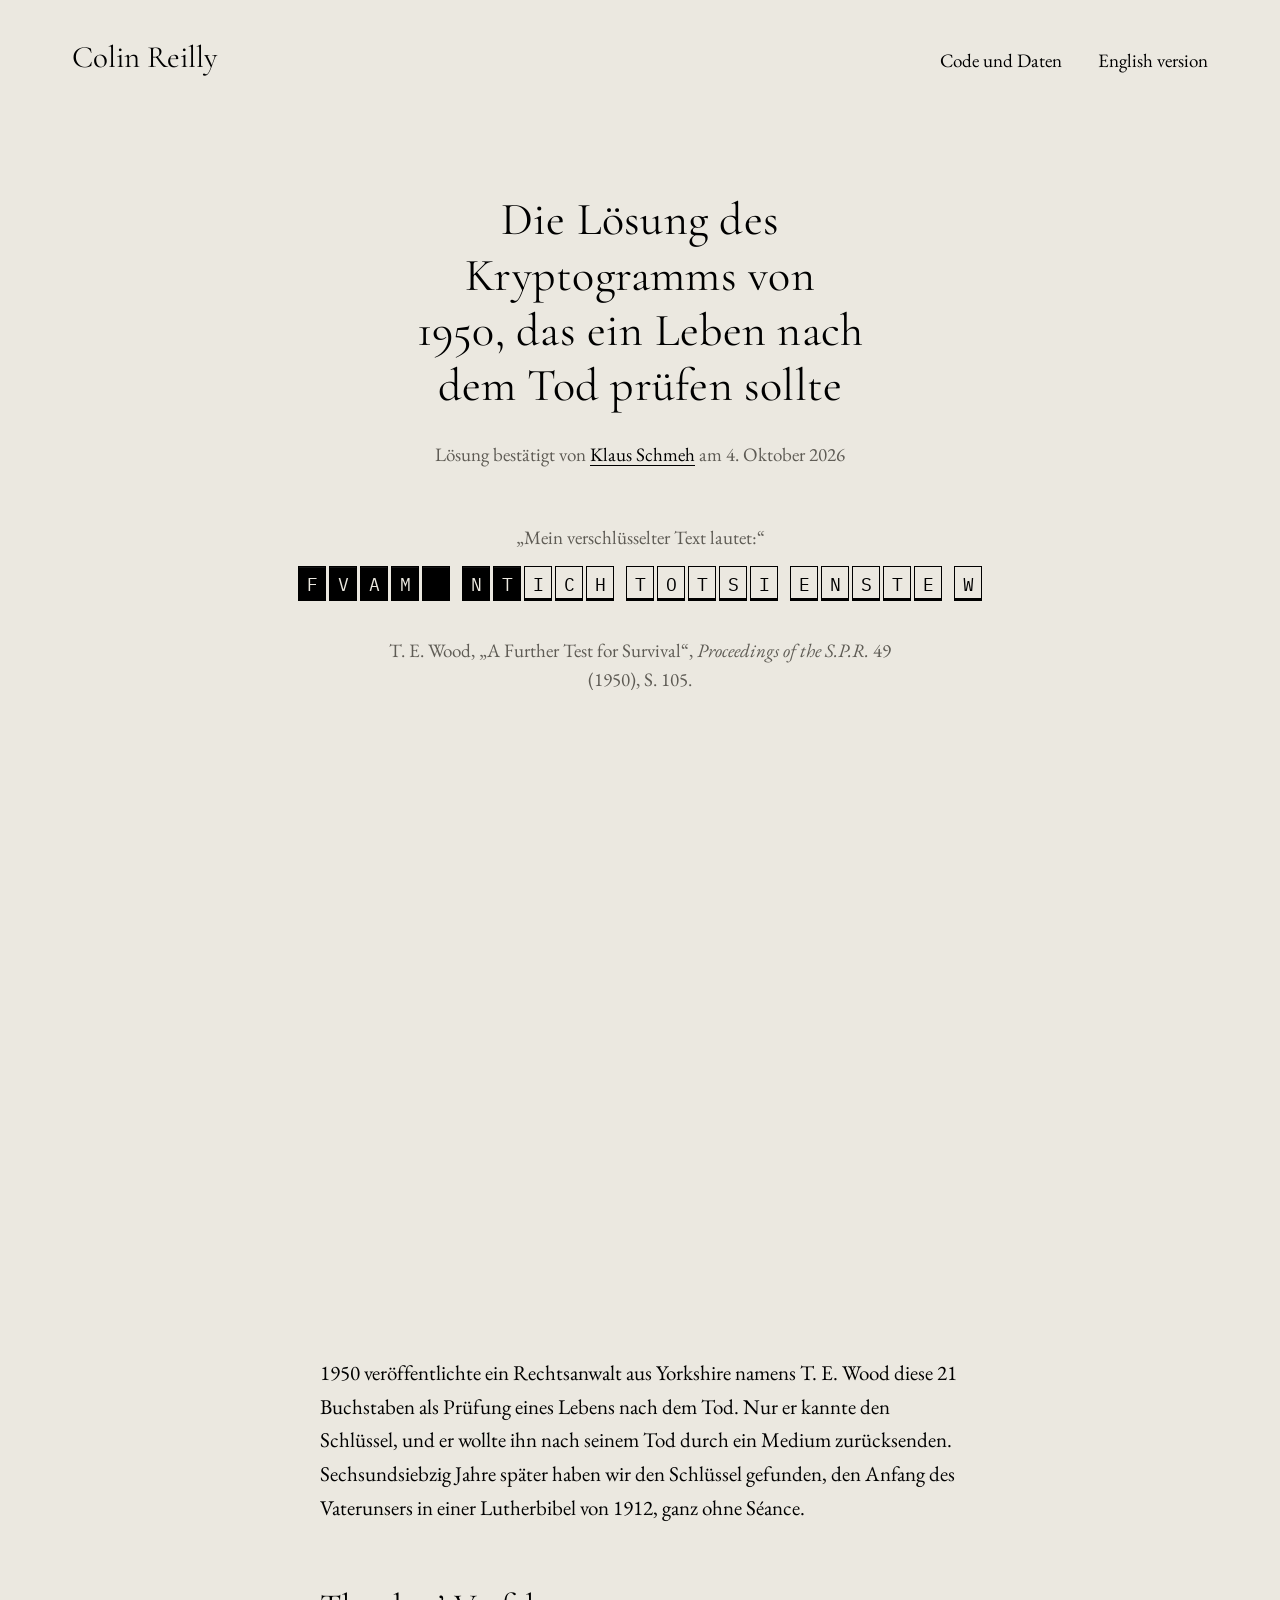
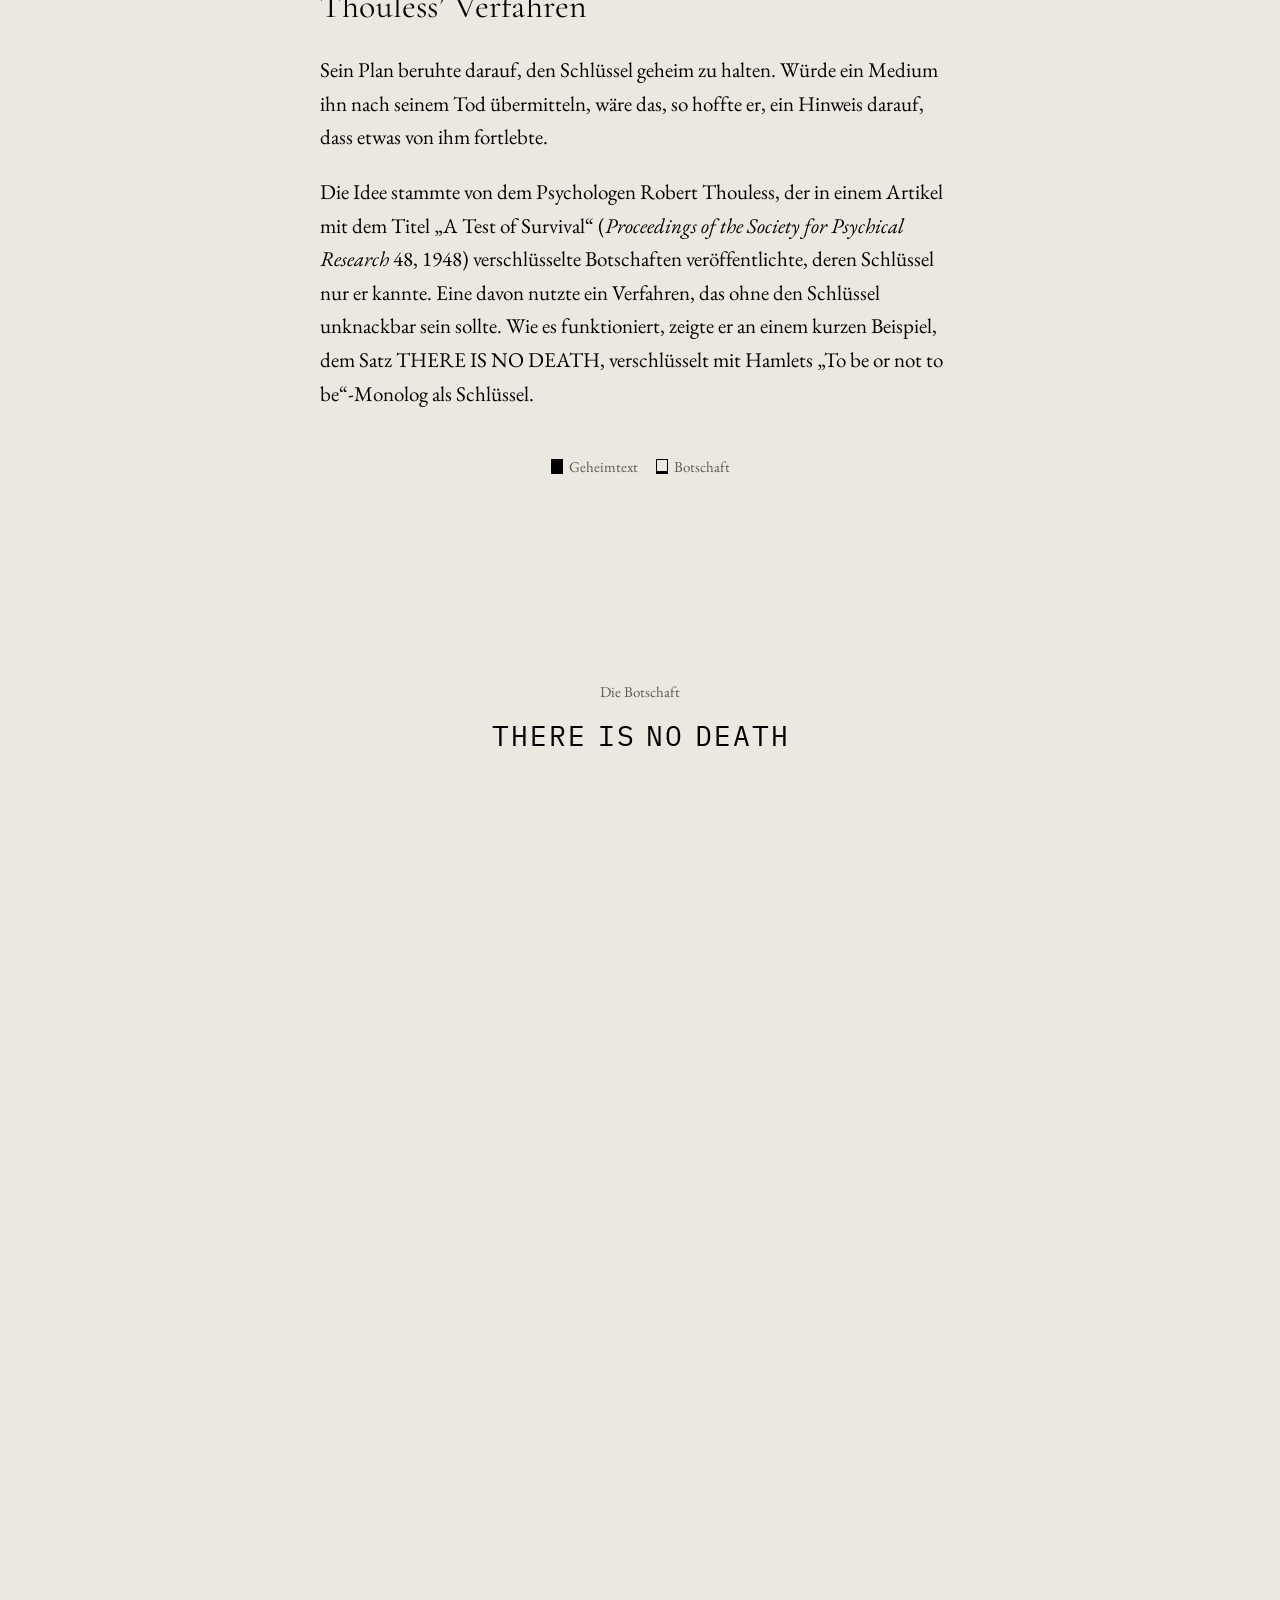
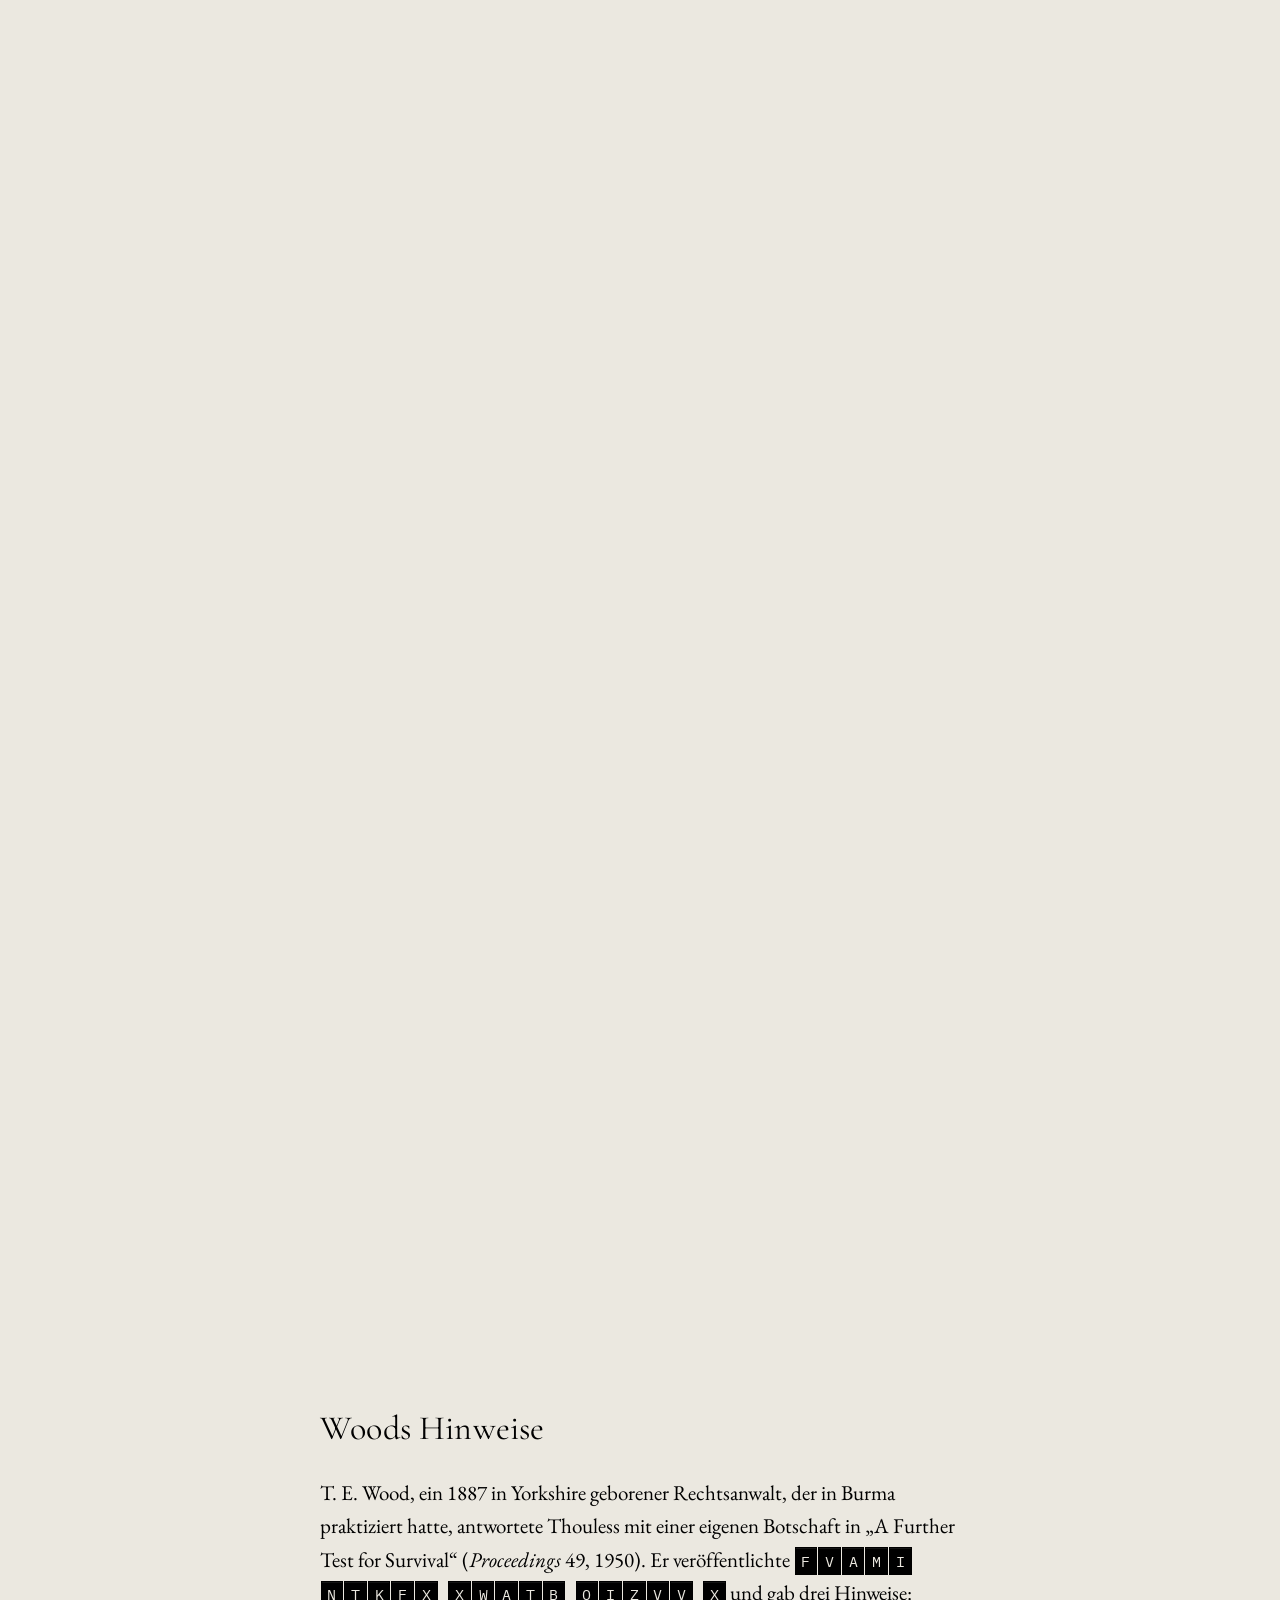
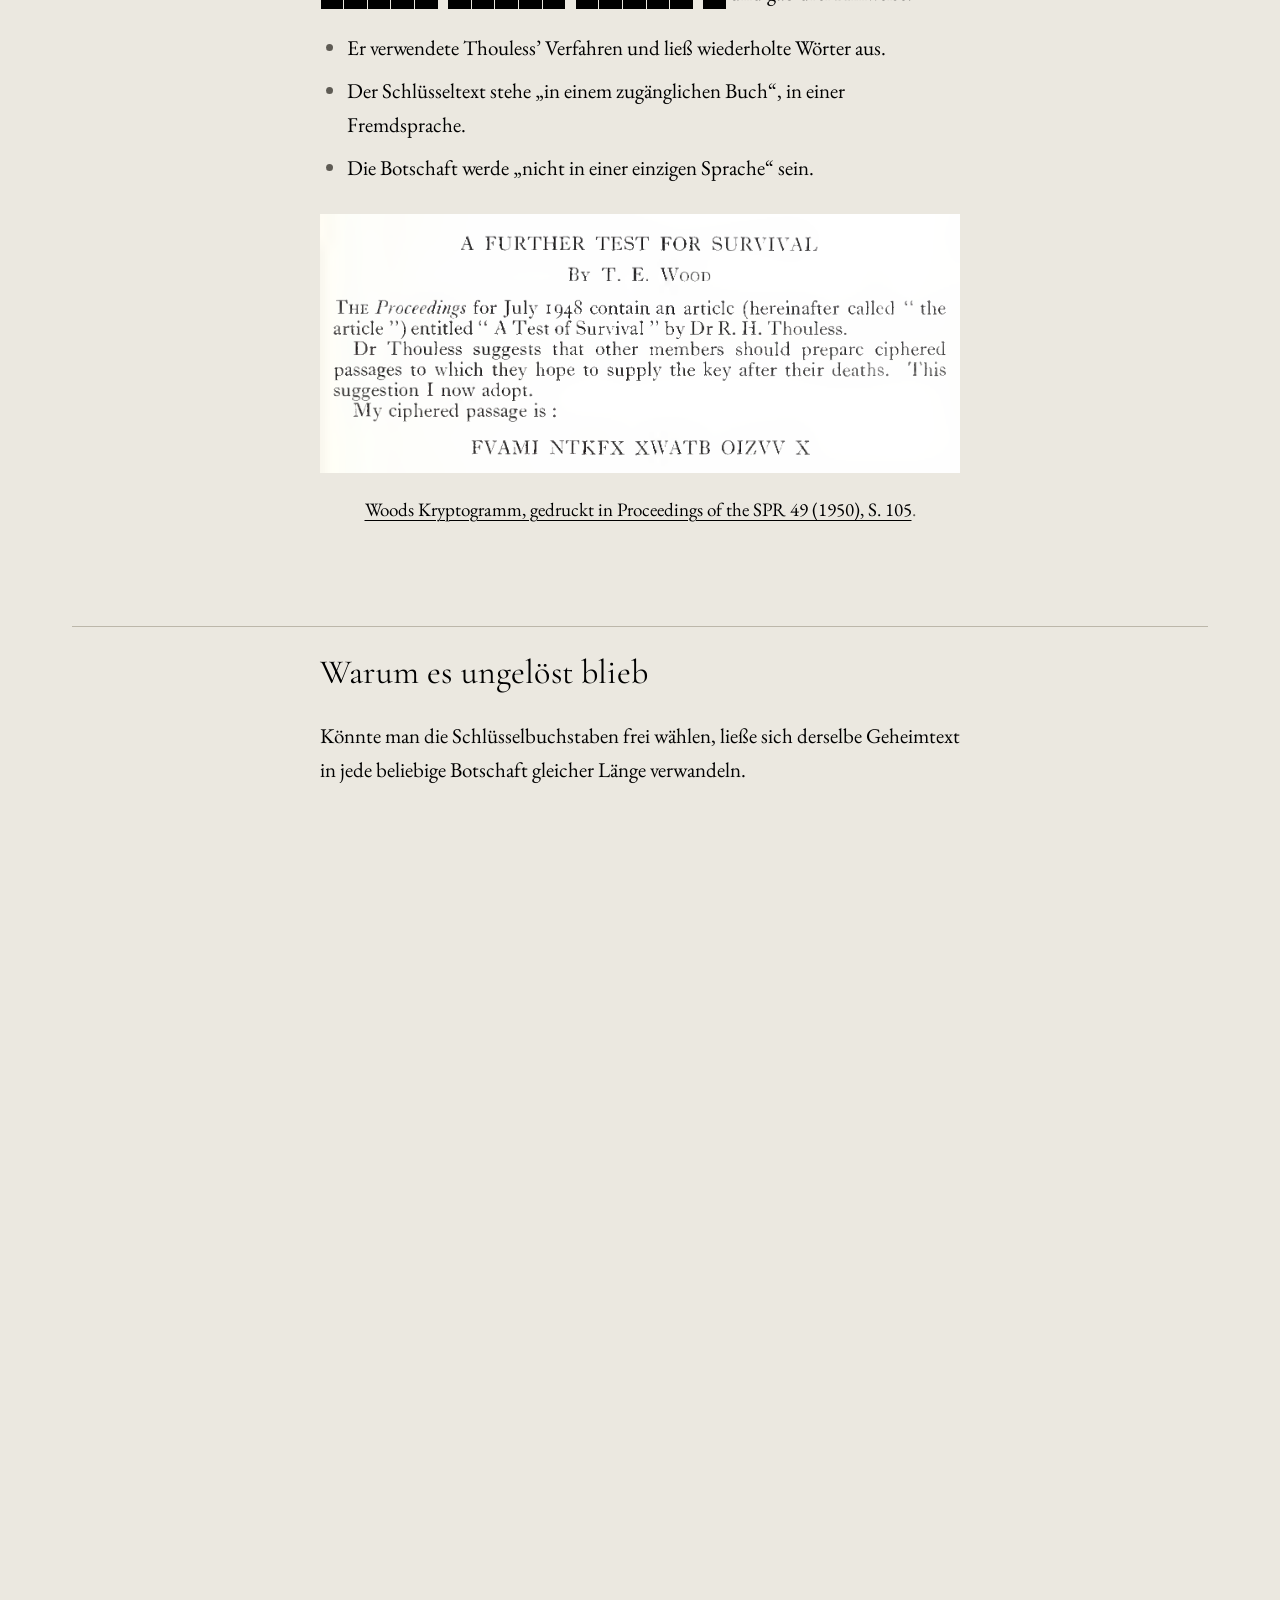
==== commit b327d9a5: "Reword the shift passages and quote the key word Co-Authored-By: Claude Fable 5.1 <noreply@anthropic" ====
--- a/docs/de/index.html
+++ b/docs/de/index.html
@@ -234,14 +234,14 @@
 <p data-walk-stage="3">Jedes Schlüsselwort gehört zu einem Buchstaben der Botschaft. Die 14 Buchstaben von THERE IS NO DEATH brauchen also 14 verschiedene Schlüsselwörter.</p>
 </li>
 <li>
-<p data-walk-stage="4">Jedem Buchstaben wird ein Wort aus dem Text zugeordnet. Das erste Paar ist der Klartextbuchstabe T und das Schlüsselwort To.</p>
+<p data-walk-stage="4">Jedem Buchstaben wird ein Wort aus dem Text zugeordnet. Das erste Paar ist der Klartextbuchstabe T und das Schlüsselwort „To“.</p>
 <p data-walk-stage="5">Die Buchstabenwerte des Wortes werden addiert (A=1 bis Z=26), und 26 wird so oft abgezogen, wie es ganz hineinpasst. „To“ ergibt 35, es bleibt 9.</p>
 <p data-walk-stage="6">Was übrig bleibt, benennt einen Buchstaben nach seiner Stelle im Alphabet, wobei 1 A ist, 25 Y und 0 Z. Der 9. Buchstabe ist I, also ist I der Schlüsselbuchstabe für T.</p>
 </li>
 <li>
-<p data-walk-stage="7">Der Schlüsselbuchstabe wird dann als Abstand verwendet, und dafür beginnt die Zählung bei A mit null. So gezählt steht I 8 Stellen nach A, also bedeutet I eine Verschiebung um 8.</p>
-<p data-walk-stage="8">Der Klartextbuchstabe rückt so weit im Alphabet vor, nach Z geht es bei A weiter. T rückt 8 Stellen vor.</p>
-<p data-walk-stage="9">Aus T wird B, der erste Buchstabe des Geheimtexts.</p>
+<p data-walk-stage="7">Aus dem Schlüsselbuchstaben wird dann eine Verschiebung für jeden Buchstaben berechnet. Bei diesem Verfahren beginnt die Zählung mit A=0, also keiner Verschiebung, B=1 und so weiter. I steht 8 Stellen nach A, bedeutet also eine Verschiebung um 8.</p>
+<p data-walk-stage="8">Der Klartextbuchstabe rückt dann so weit im Alphabet vor, nach Z geht es bei A weiter.</p>
+<p data-walk-stage="9">So rückt T 8 Stellen vor und wird zu B, dem ersten Buchstaben des Geheimtexts.</p>
 </li>
 </ol>
 <p data-walk-stage="10">Dasselbe geschieht mit allen 14 Buchstaben, und der Geheimtext wird in Fünfergruppen geschrieben. Thouless’ gedruckte Fassung endet auf B statt auf D, ein Fehler, auf den der Artikel später zurückkommt.</p>
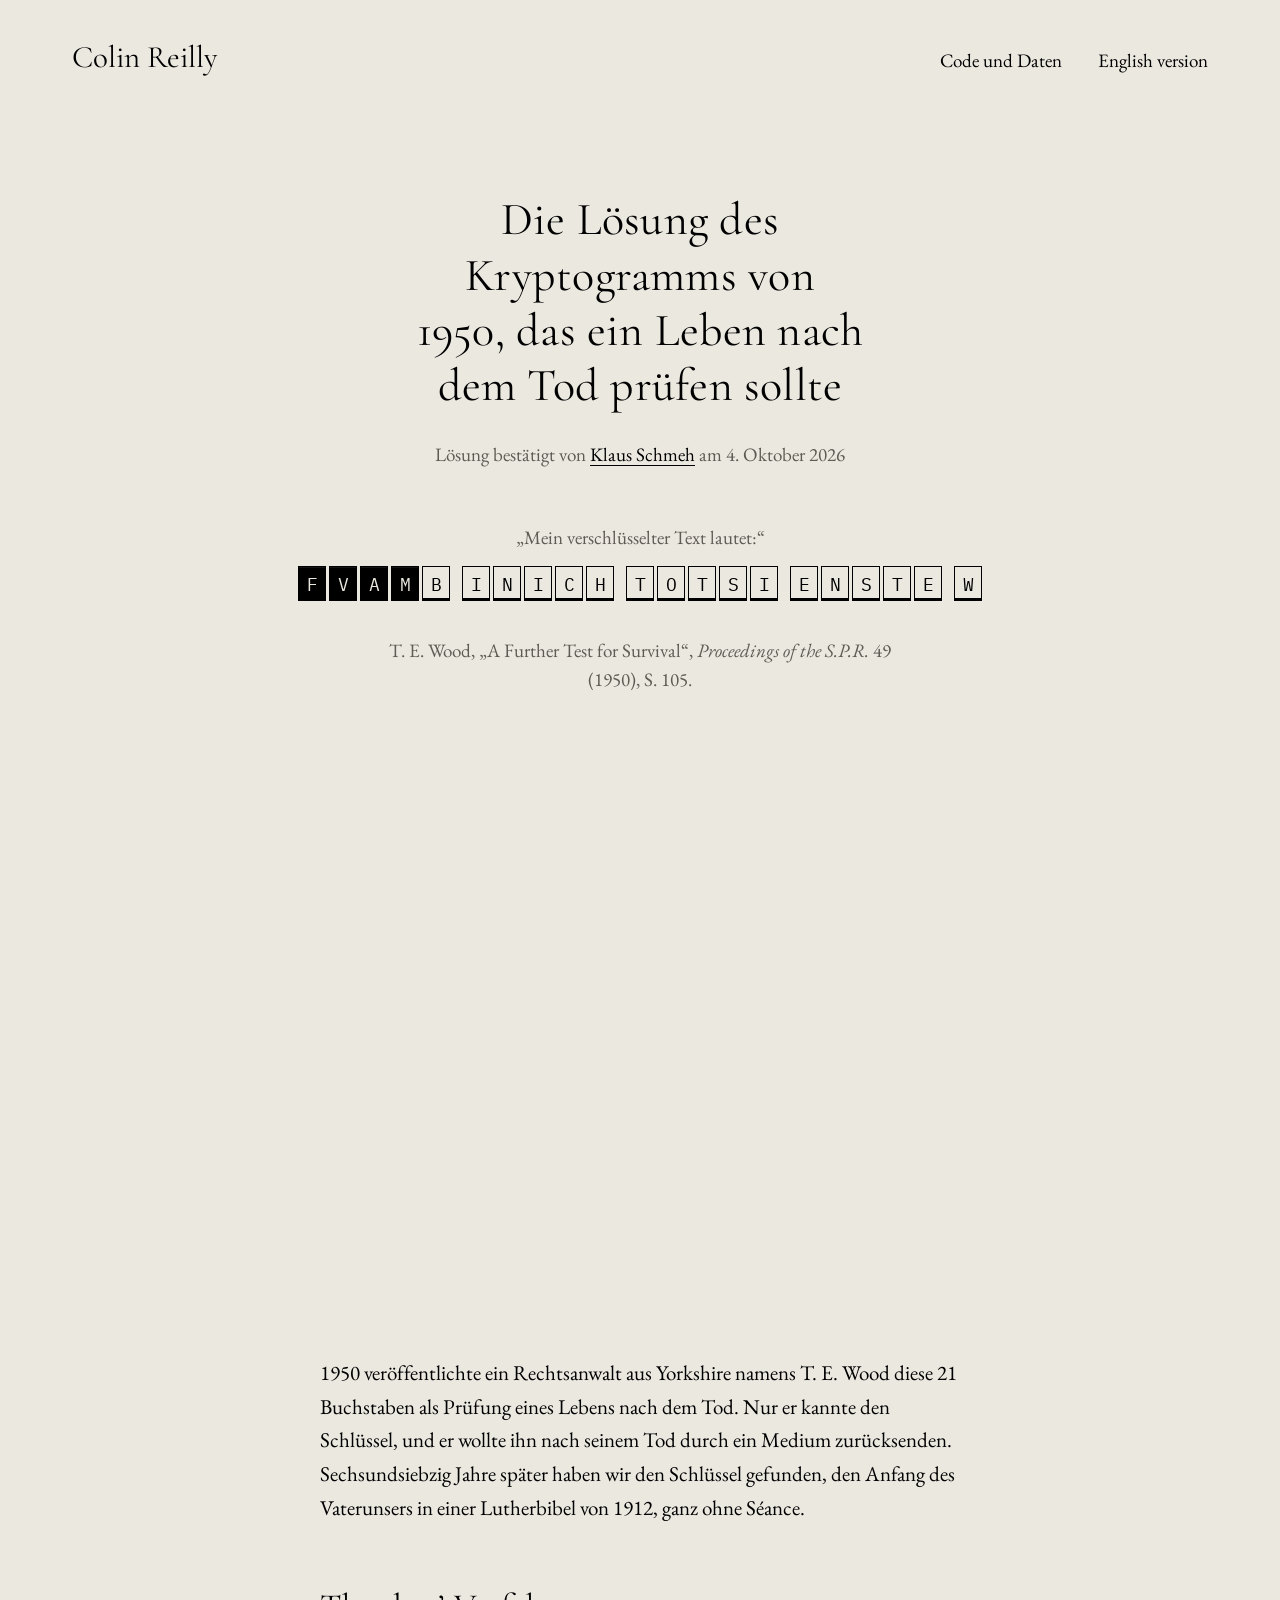
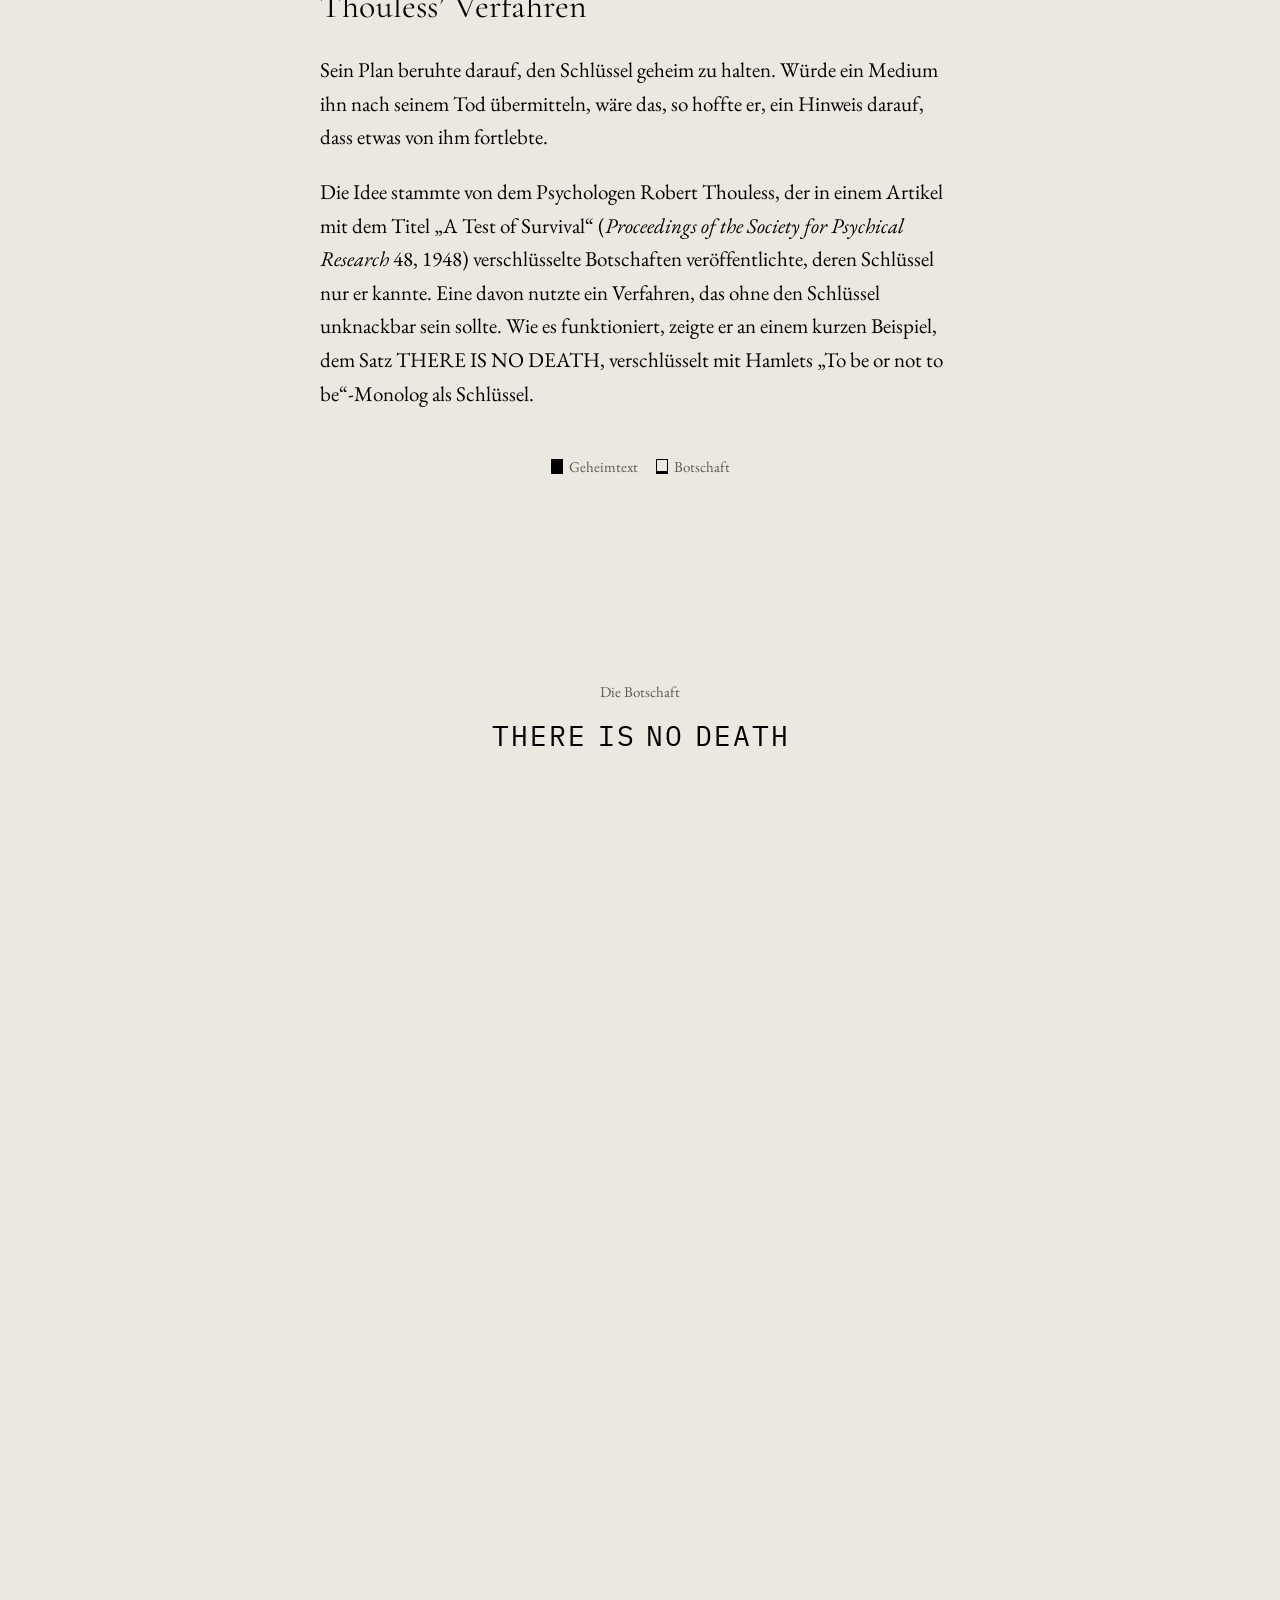
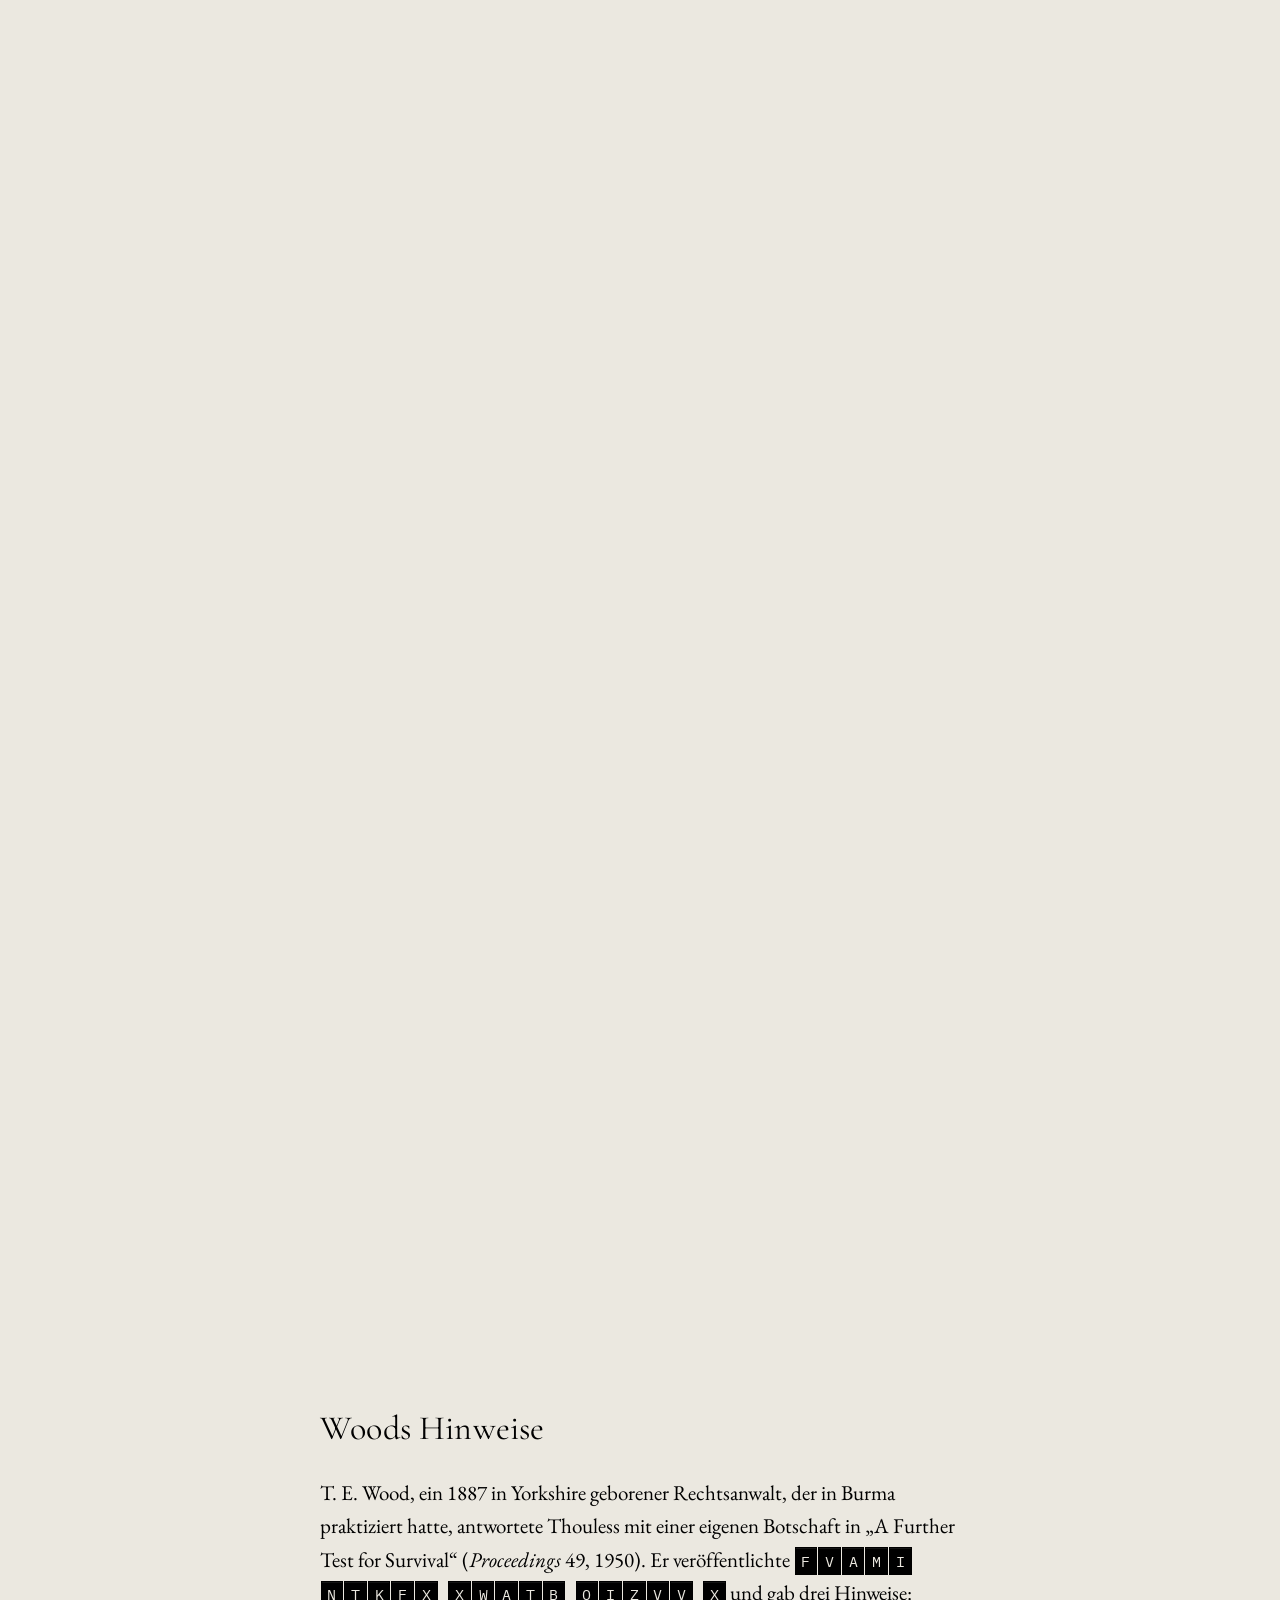
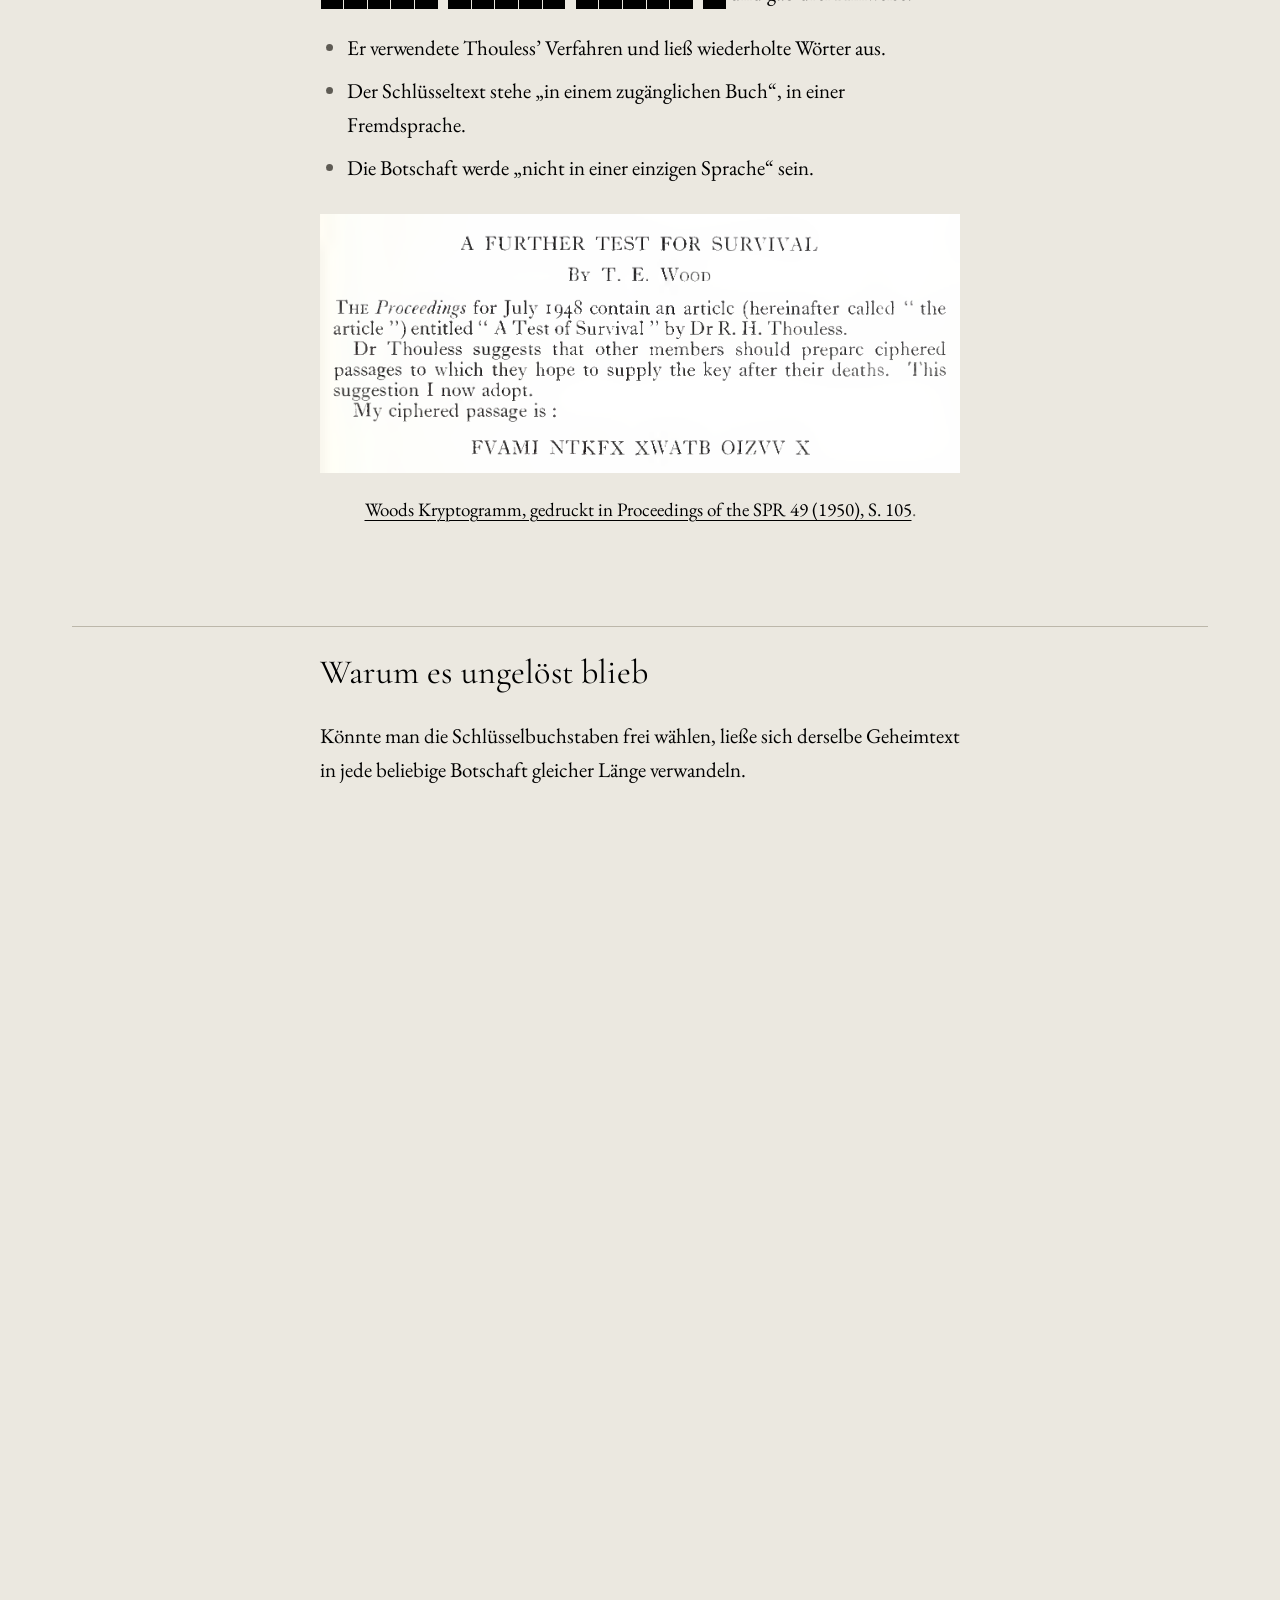
==== commit f244a552: "Let the alphabet cards grow on phones and calm the back-steps The phone stylesheet still shrank the " ====
--- a/docs/de/index.html
+++ b/docs/de/index.html
@@ -183,7 +183,7 @@
 </style>
 <link rel="stylesheet" href="../story-layout.css?v=35">
 <link rel="stylesheet" href="../cipher-cards.css?v=28">
-<link rel="stylesheet" href="../cipher-walkthrough.css?v=43">
+<link rel="stylesheet" href="../cipher-walkthrough.css?v=44">
 <link rel="stylesheet" href="../story-graphics.css?v=28">
 <link rel="stylesheet" href="../try-cipher.css?v=39">
 </head>
@@ -520,7 +520,7 @@
 </footer>
 
 
-<script src="../cipher-walkthrough.js?v=38"></script>
+<script src="../cipher-walkthrough.js?v=39"></script>
 <script>
 (function(){
 "use strict";
--- a/docs/cipher-walkthrough.css
+++ b/docs/cipher-walkthrough.css
@@ -112,7 +112,7 @@
   .cw-pair{gap:4px}.cw-word{font-size:10.5px}.cw-prayer{font-size:18px;line-height:1.55;max-width:31ch}
   .cw-single{width:59px;height:68px;font-size:42px}.cw-focus{gap:12px}.cw-focus-pair{gap:6px}.cw-focus-word{font-size:16px}
   .cw[data-compact] .cw-focus{gap:10px}.cw[data-compact] .cw-math{margin-top:20px}.cw[data-compact] .cw-single{width:32px;height:36px;font-size:24px}.cw[data-compact] .cw-focus-word{font-size:12px}
-  .cw-math{--cw-math-gap:12px}.cw-sum{font-size:18px}.cw-term{gap:4px;min-width:18px}.cw-term-letter{font-size:13px}.cw-term-value{font-size:18px}.cw-plus,.cw-equals{font-size:18px;padding-top:17px}.cw-total{font-size:18px;padding-top:17px}.cw-reduction{font-size:18px}.cw-key-letter{font-size:15px}.cw-alpha-row{gap:4px}.cw-alpha-card{width:24px;height:28px;font-size:15px;line-height:26px}.cw-alpha-num{font-size:11px}
+  .cw-math{--cw-math-gap:12px}.cw-sum{font-size:18px}.cw-term{gap:4px;min-width:18px}.cw-term-letter{font-size:13px}.cw-term-value{font-size:18px}.cw-plus,.cw-equals{font-size:18px;padding-top:17px}.cw-total{font-size:18px;padding-top:17px}.cw-reduction{font-size:18px}.cw-key-letter{font-size:15px}
   .cw-shift{gap:14px}.cw-result-label{font-size:13px}.cw-shift-cards{gap:16px}.cw-arrow-label{font-size:12px}.cw-result{gap:12px}
   .cw-controls{padding-top:8px}.cw-previous,.cw-next{min-height:36px;min-width:66px;font-size:12px;padding-inline:11px}
 }
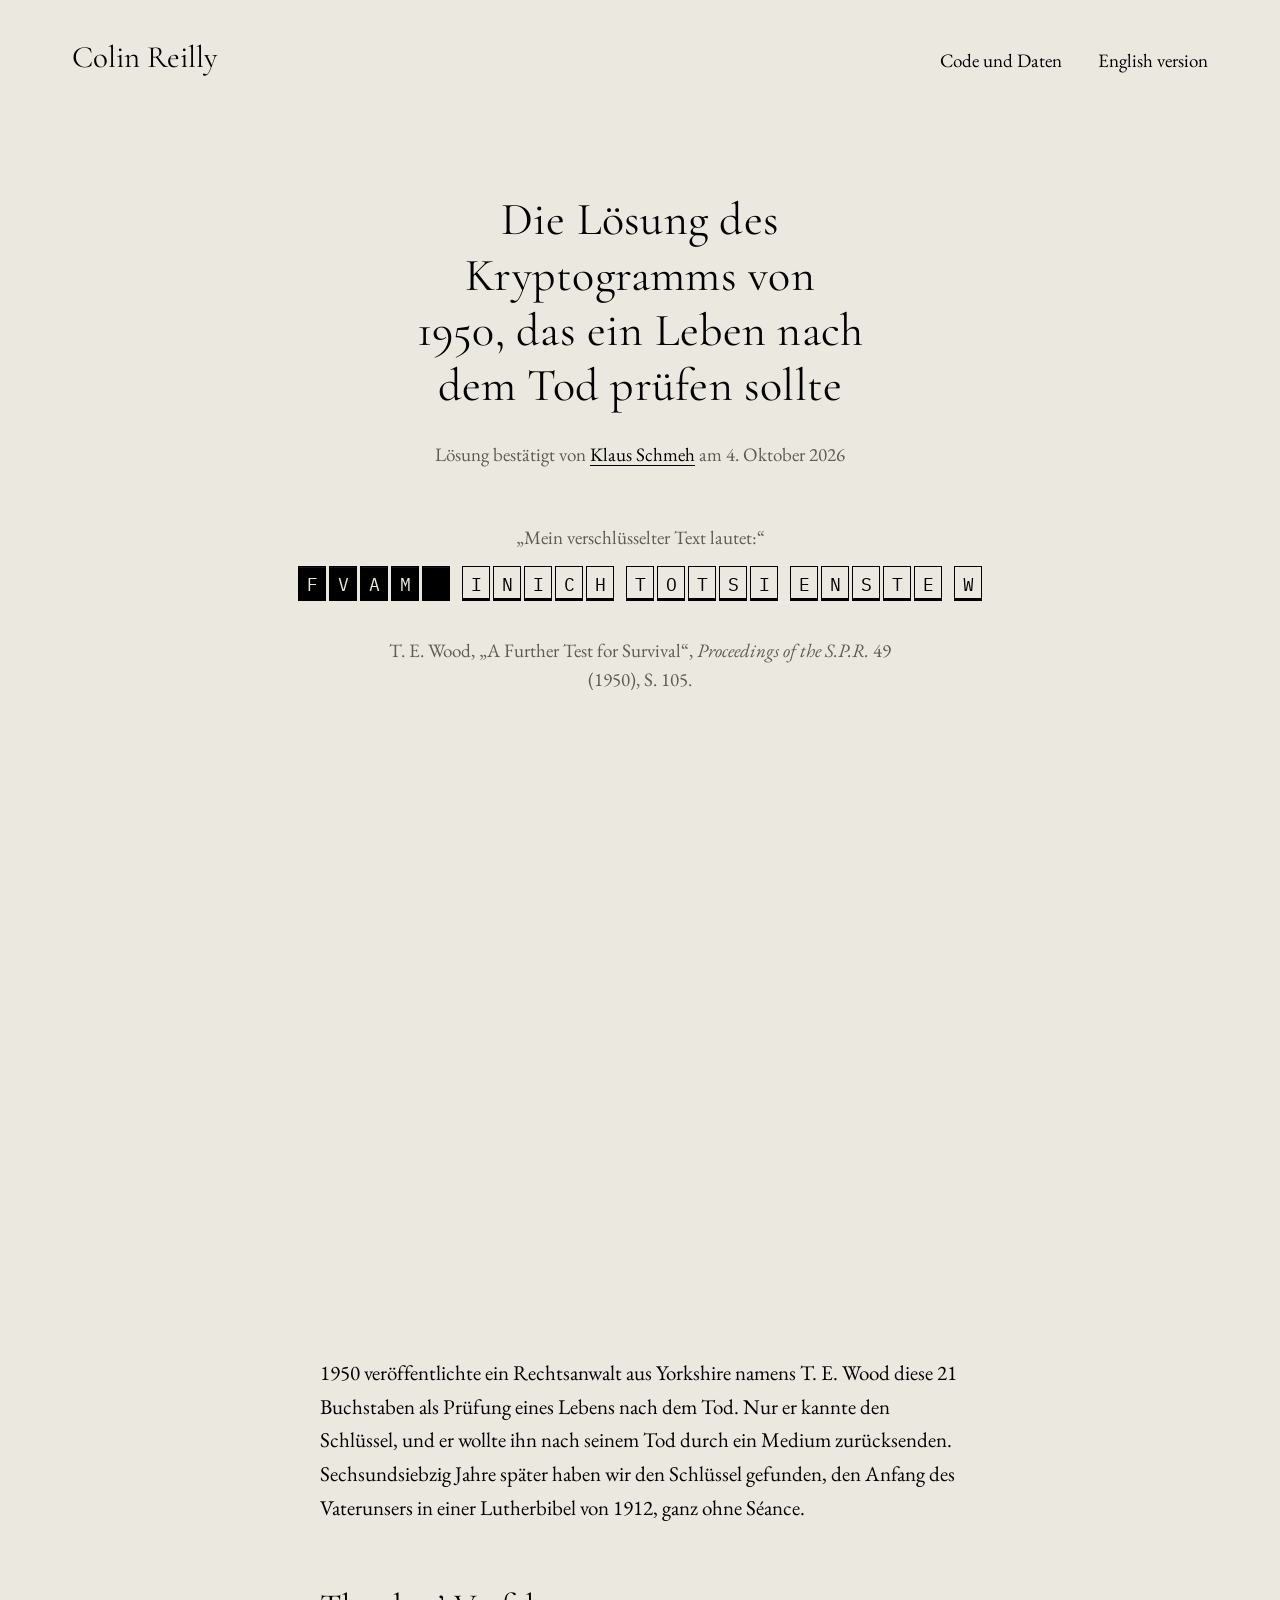
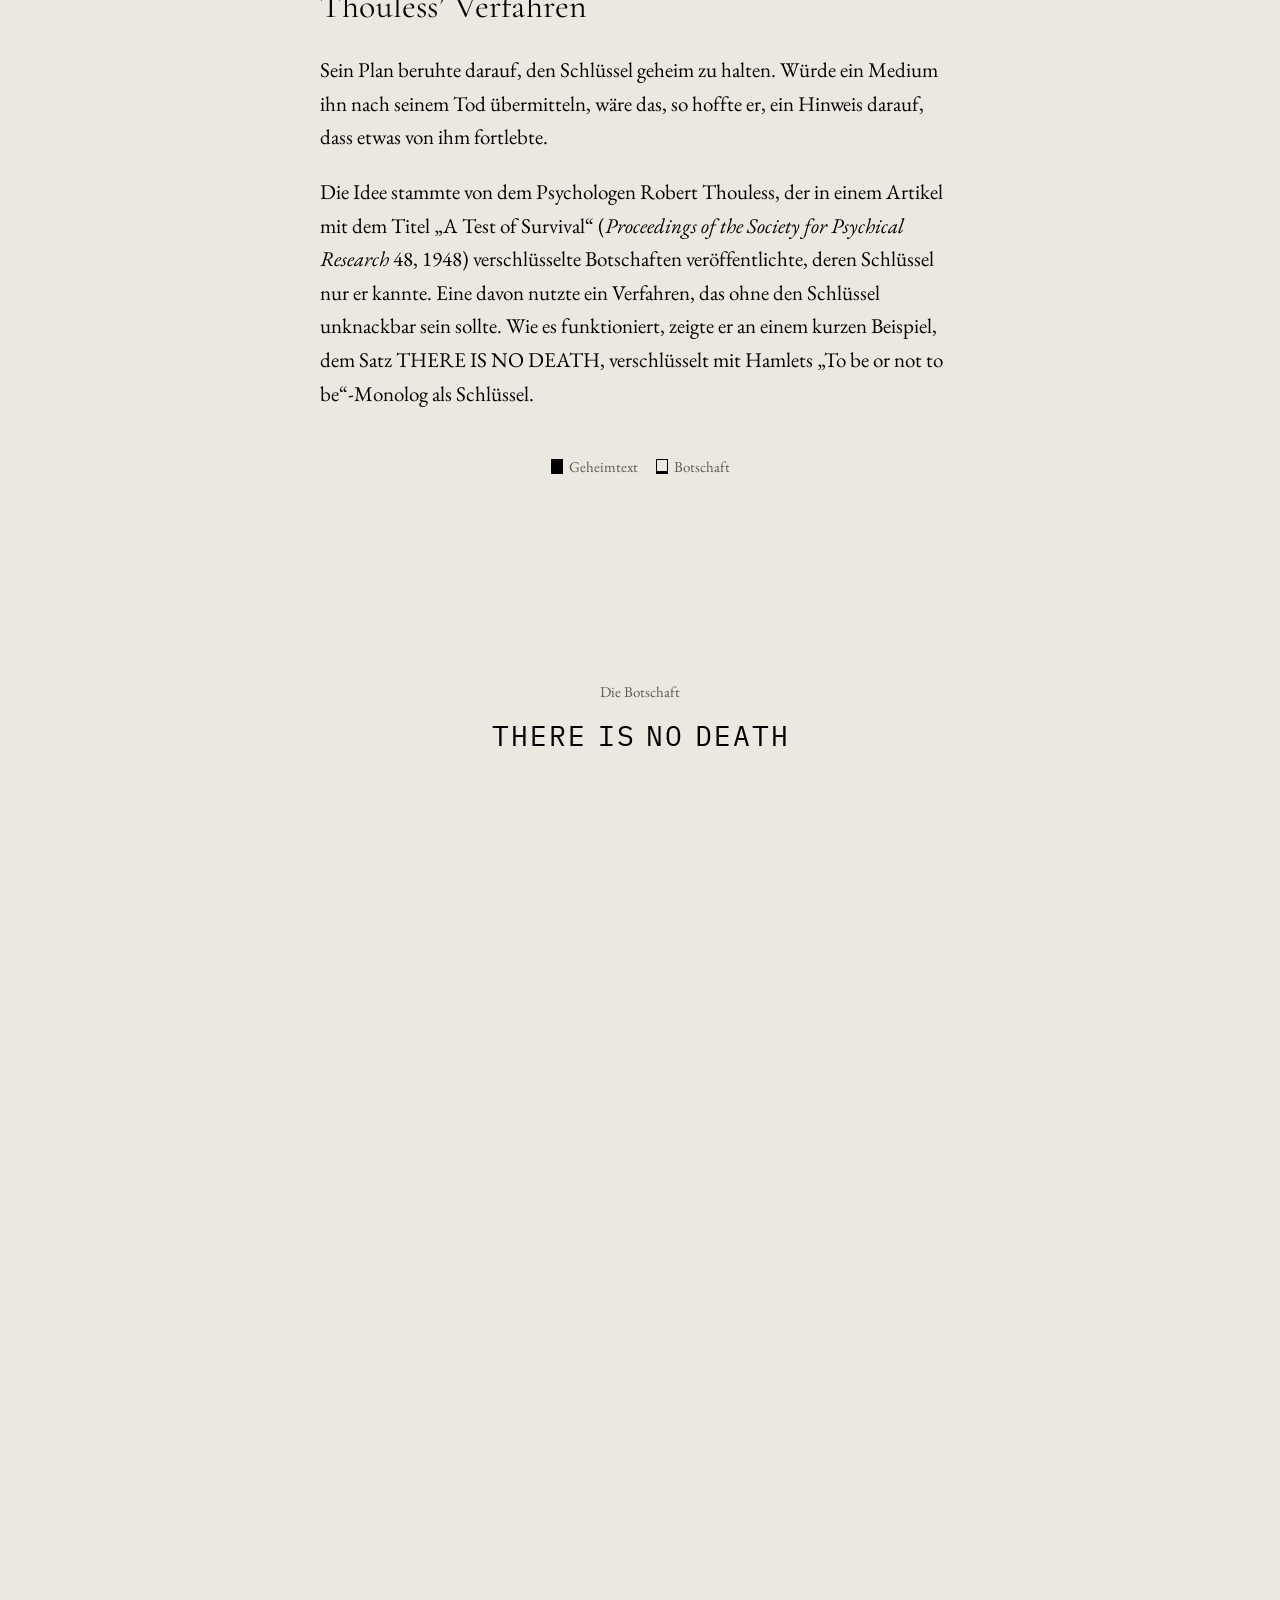
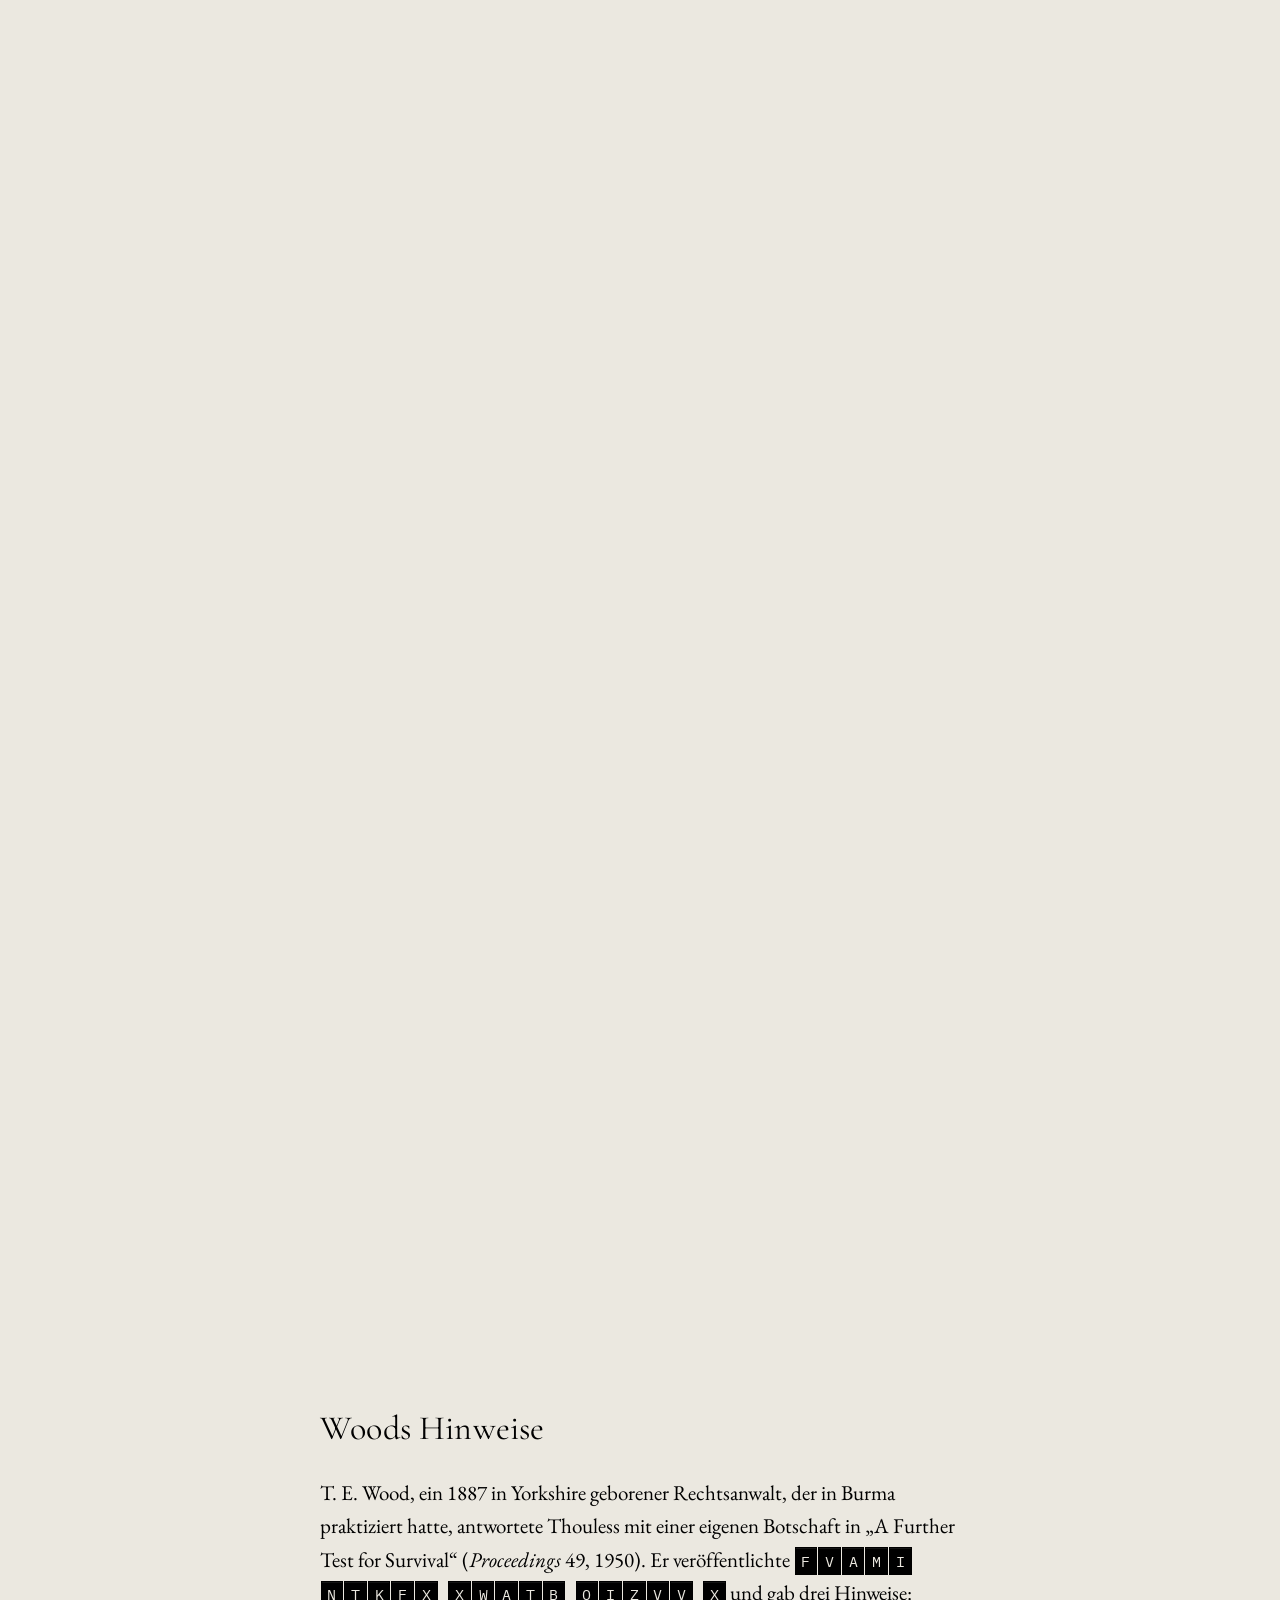
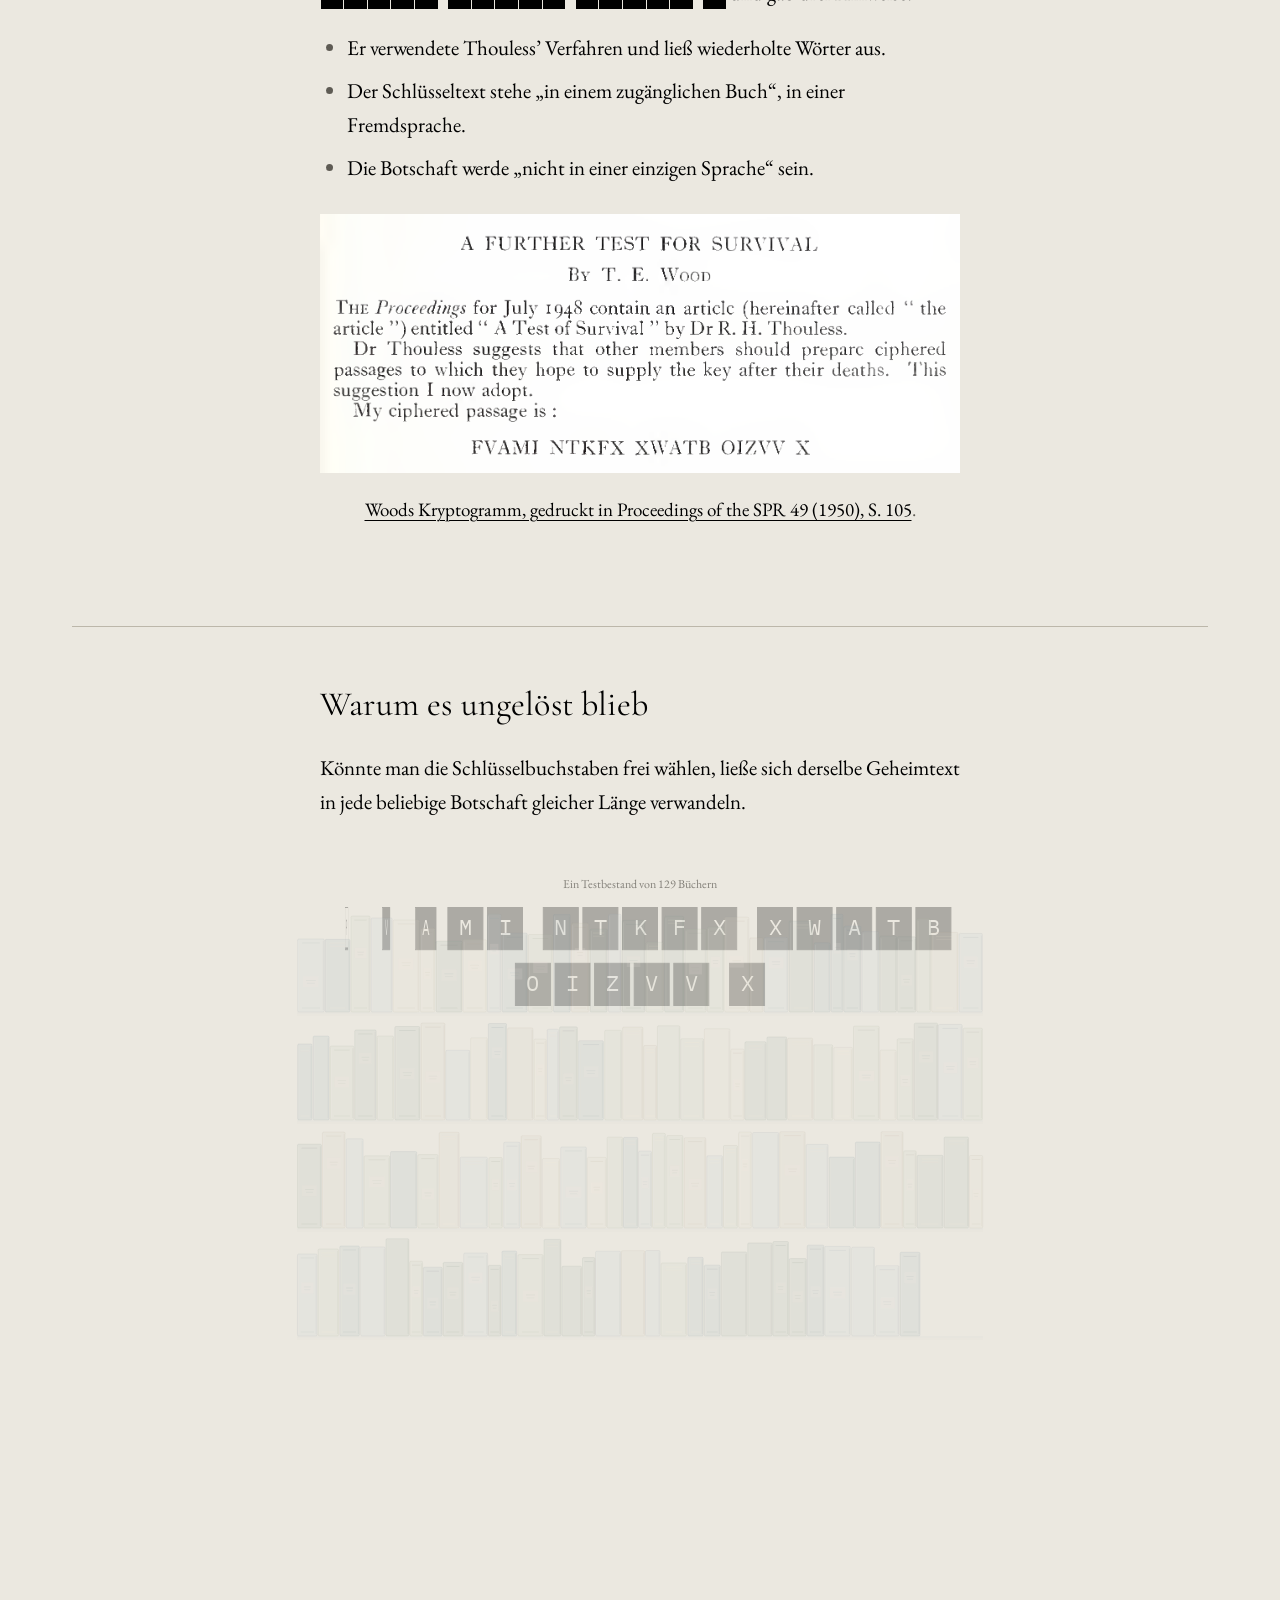
==== commit f5545720: "Rewind a held trap reading, keep the tail on bar changes, air the headings Scrolling up past the tra" ====
--- a/docs/de/index.html
+++ b/docs/de/index.html
@@ -181,7 +181,7 @@
 .endmatter h2{margin-top:0}
 .endmatter.step{min-height:0}
 </style>
-<link rel="stylesheet" href="../story-layout.css?v=35">
+<link rel="stylesheet" href="../story-layout.css?v=36">
 <link rel="stylesheet" href="../cipher-cards.css?v=28">
 <link rel="stylesheet" href="../cipher-walkthrough.css?v=44">
 <link rel="stylesheet" href="../story-graphics.css?v=28">
@@ -579,10 +579,15 @@
     // On phones the next section rises to meet the decoded message, so the
     // chapter learns how much empty graphic sits below it at the last stage.
     const chapter=el.closest(".chapter");
+    // The overview sits centred in the panel, so when a phone's browser bars
+    // come and go between measurements, half the height change lands under it.
+    let measured=null;
     const measureTail=()=>{
-      if(!chapter||walk.stage!==walk.lastStage)return;
-      const bottom=walk.overview.getBoundingClientRect().bottom;
-      const tail=el.getBoundingClientRect().bottom-bottom-64;
+      if(!chapter)return;
+      const box=el.getBoundingClientRect();let tail;
+      if(walk.stage===walk.lastStage){tail=box.bottom-walk.overview.getBoundingClientRect().bottom-64;measured={height:box.height,tail};}
+      else if(measured)tail=measured.tail+(box.height-measured.height)/2;
+      else return;
       if(Number.isFinite(tail)&&tail>0)chapter.style.setProperty("--walk-tail",Math.round(tail)+"px");
     };
     this.showStage=stage=>{walk.go(stage);if(stage===walk.lastStage)requestAnimationFrame(measureTail);};
@@ -602,7 +607,7 @@
   const self=this,cv=el.querySelector("canvas"),ctx=cv.getContext("2d");
   const tiles=el.querySelector(".tiles"),sub=el.querySelector(".sub");
   const legend=el.querySelector(".legend");
-  let state="summary",dirty=true,started=0,pausedAt=0,instant=true,lastLetter=-1,stripKind="cipher",elapsed=0,slipShown=0,trapIndex=-1,trapFrom=-1,trapFromClock=0,trapRewind=0,trapOffset=0,revealBase=0;
+  let state="summary",dirty=true,started=0,pausedAt=0,instant=true,lastLetter=-1,stripKind="cipher",elapsed=0,slipShown=0,trapIndex=-1,trapFrom=-1,trapFromClock=0,trapRewind=0,trapOffset=0,revealBase=0,holdAt=null;
   // A scene change cross-fades from the last painted frame, and the new
   // scene's own reveals wait for the fade, so nothing snaps into place.
   const snap=document.createElement("canvas"),snapCtx=snap.getContext("2d"),FADE=360,SETTLE=160;
@@ -1009,19 +1014,30 @@
     fading=!instant&&!leaving&&this.state!==undefined&&cv.width>1&&cv.height>1;
     if(fading){snap.width=cv.width;snap.height=cv.height;snapCtx.drawImage(cv,0,0);}
     sceneDelay=fading?SETTLE:0;
-    state=next;this.state=next;started=performance.now();pausedAt=0;elapsed=0;configure();dirty=true;
+    state=next;this.state=next;started=performance.now();pausedAt=0;elapsed=0;holdAt=null;configure();dirty=true;
   };
   this.inkTail=()=>Math.max(0,inkTail);
   this.pause=function(){if(!pausedAt){pausedAt=performance.now();this.frame(pausedAt);}};
   this.resume=function(){if(pausedAt){started+=performance.now()-pausedAt;pausedAt=0;}dirty=true;};
   // Before a chapter's first card arrives the scene waits on its opening
   // frame; the card's arrival starts the animation from the beginning.
-  this.hold=function(){started=performance.now();pausedAt=started;elapsed=0;instant=reduced;dirty=true;};
-  this.restart=function(){started=performance.now();pausedAt=0;elapsed=0;instant=reduced;dirty=true;};
+  // Holding above the trap's first card while another reading is on screen
+  // lets that reading rewind to the plain cipher first, then freezes there.
+  this.hold=function(){
+    started=performance.now();elapsed=0;instant=reduced;dirty=true;
+    const rewinding=state.startsWith("trap")&&trapFrom>=0&&!instant;
+    holdAt=rewinding?trapRewind:null;pausedAt=rewinding?0:started;
+  };
+  this.restart=function(){
+    // A rewind that was held at the plain cipher is finished; start clean.
+    if(holdAt!==null){trapFrom=-1;trapRewind=0;trapOffset=0;holdAt=null;}
+    started=performance.now();pausedAt=0;elapsed=0;instant=reduced;dirty=true;
+  };
   this.replay=function(){if(state!=="prayer")return;instant=reduced;started=performance.now();pausedAt=0;elapsed=0;lastLetter=21;strip("","reading");dirty=true;};
   this.frame=function(now){
     if(W<2||H<2)return;
     const before=elapsed;elapsed=Math.max(0,(pausedAt||now)-started);
+    if(holdAt!==null&&elapsed>=holdAt){elapsed=holdAt;if(!pausedAt)pausedAt=started+holdAt;}
     // Marks appear at their recorded values; animation never invents new scores.
     // Keep painting until the slowest staggered reveal (the card rows) has finished.
     if(!instant&&before<1700+SETTLE&&elapsed!==before)dirty=true;
--- a/docs/story-layout.css
+++ b/docs/story-layout.css
@@ -67,6 +67,8 @@
 .scrolly { --story-gutter: 24px; padding-inline: var(--story-gutter); }
 .chapter { display: block; position: relative; }
 .chapter > .text { max-width: none; padding-block: 24px 40px; }
+/* A chapter heading sits well clear of the rule above it. */
+.chapter + .chapter > .text.text-before:has(h2, h3) { padding-top: 56px; }
 .chapter:first-child .text { padding-top: 24px; }
 .step { min-height: 0; max-width: 640px; margin-inline: auto; padding-bottom: 32px; scroll-margin-top: 24px; }
 .step + .step { padding-top: 16px; }
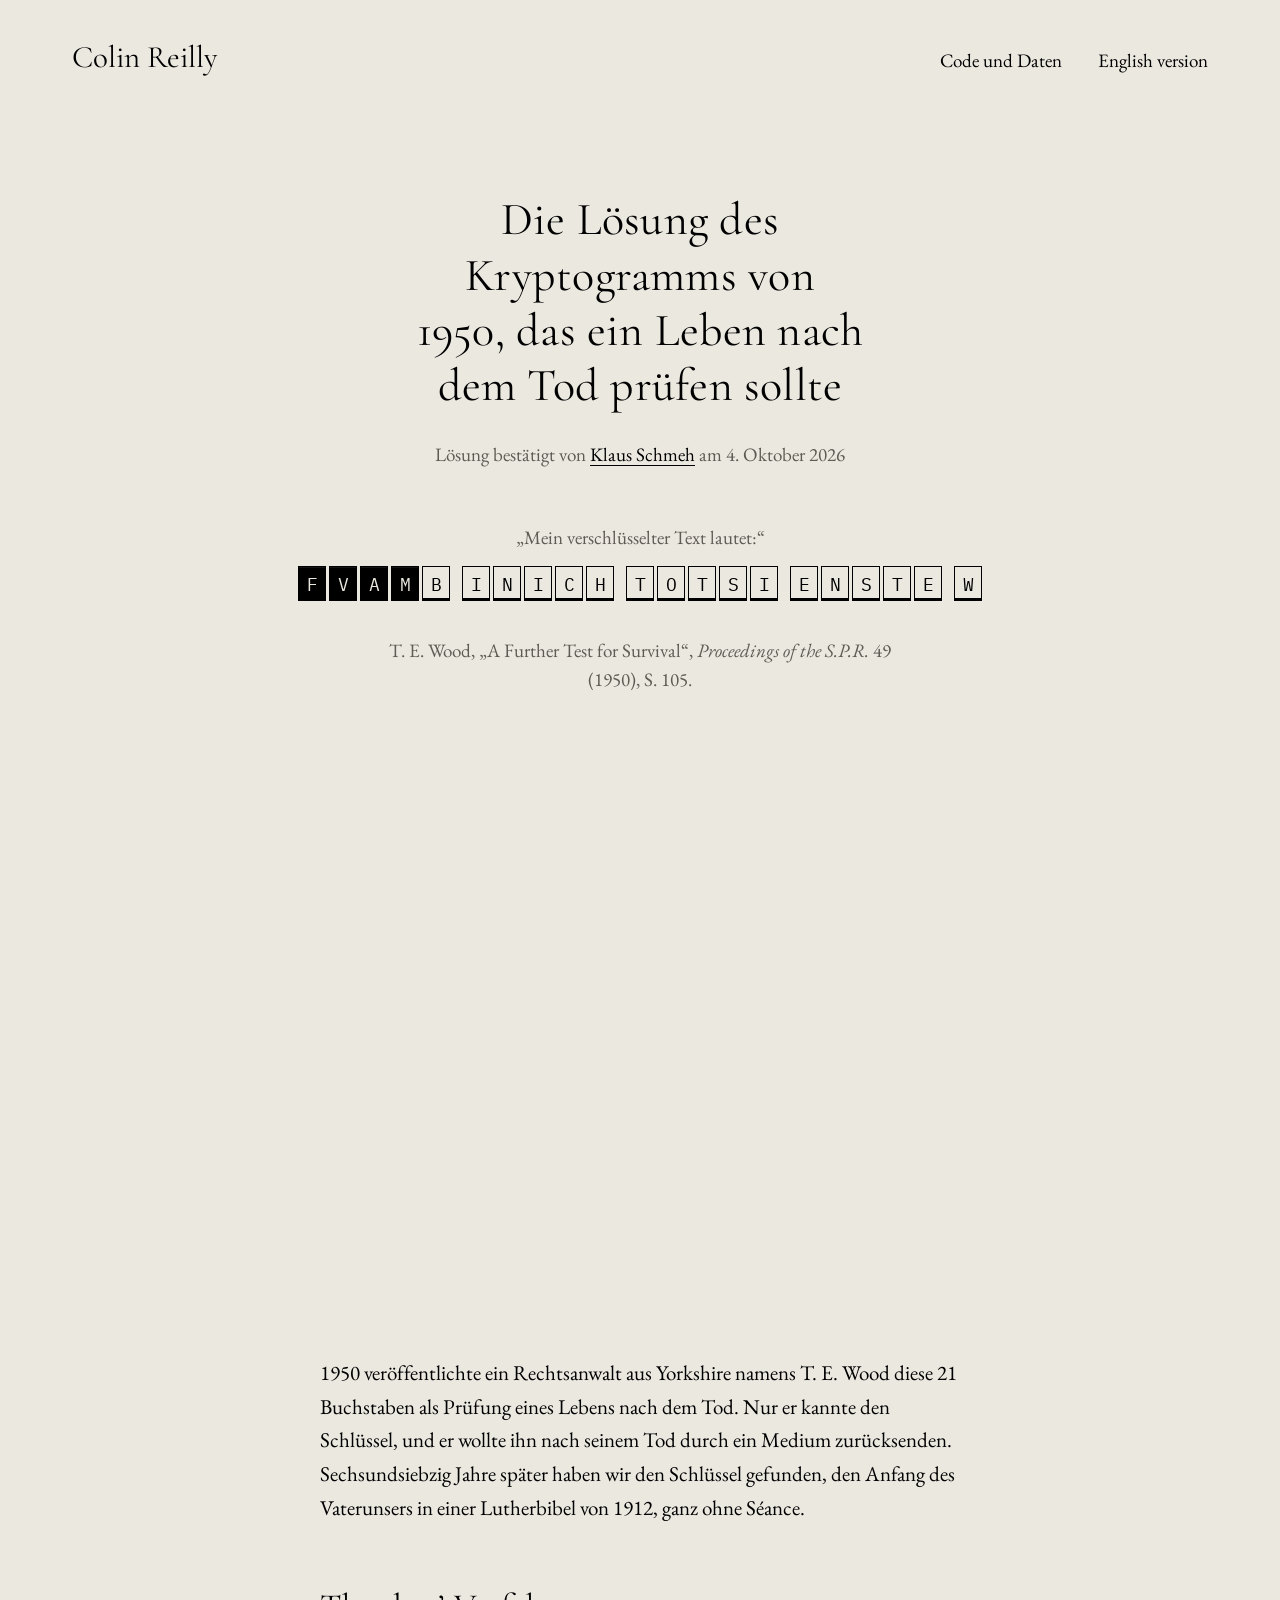
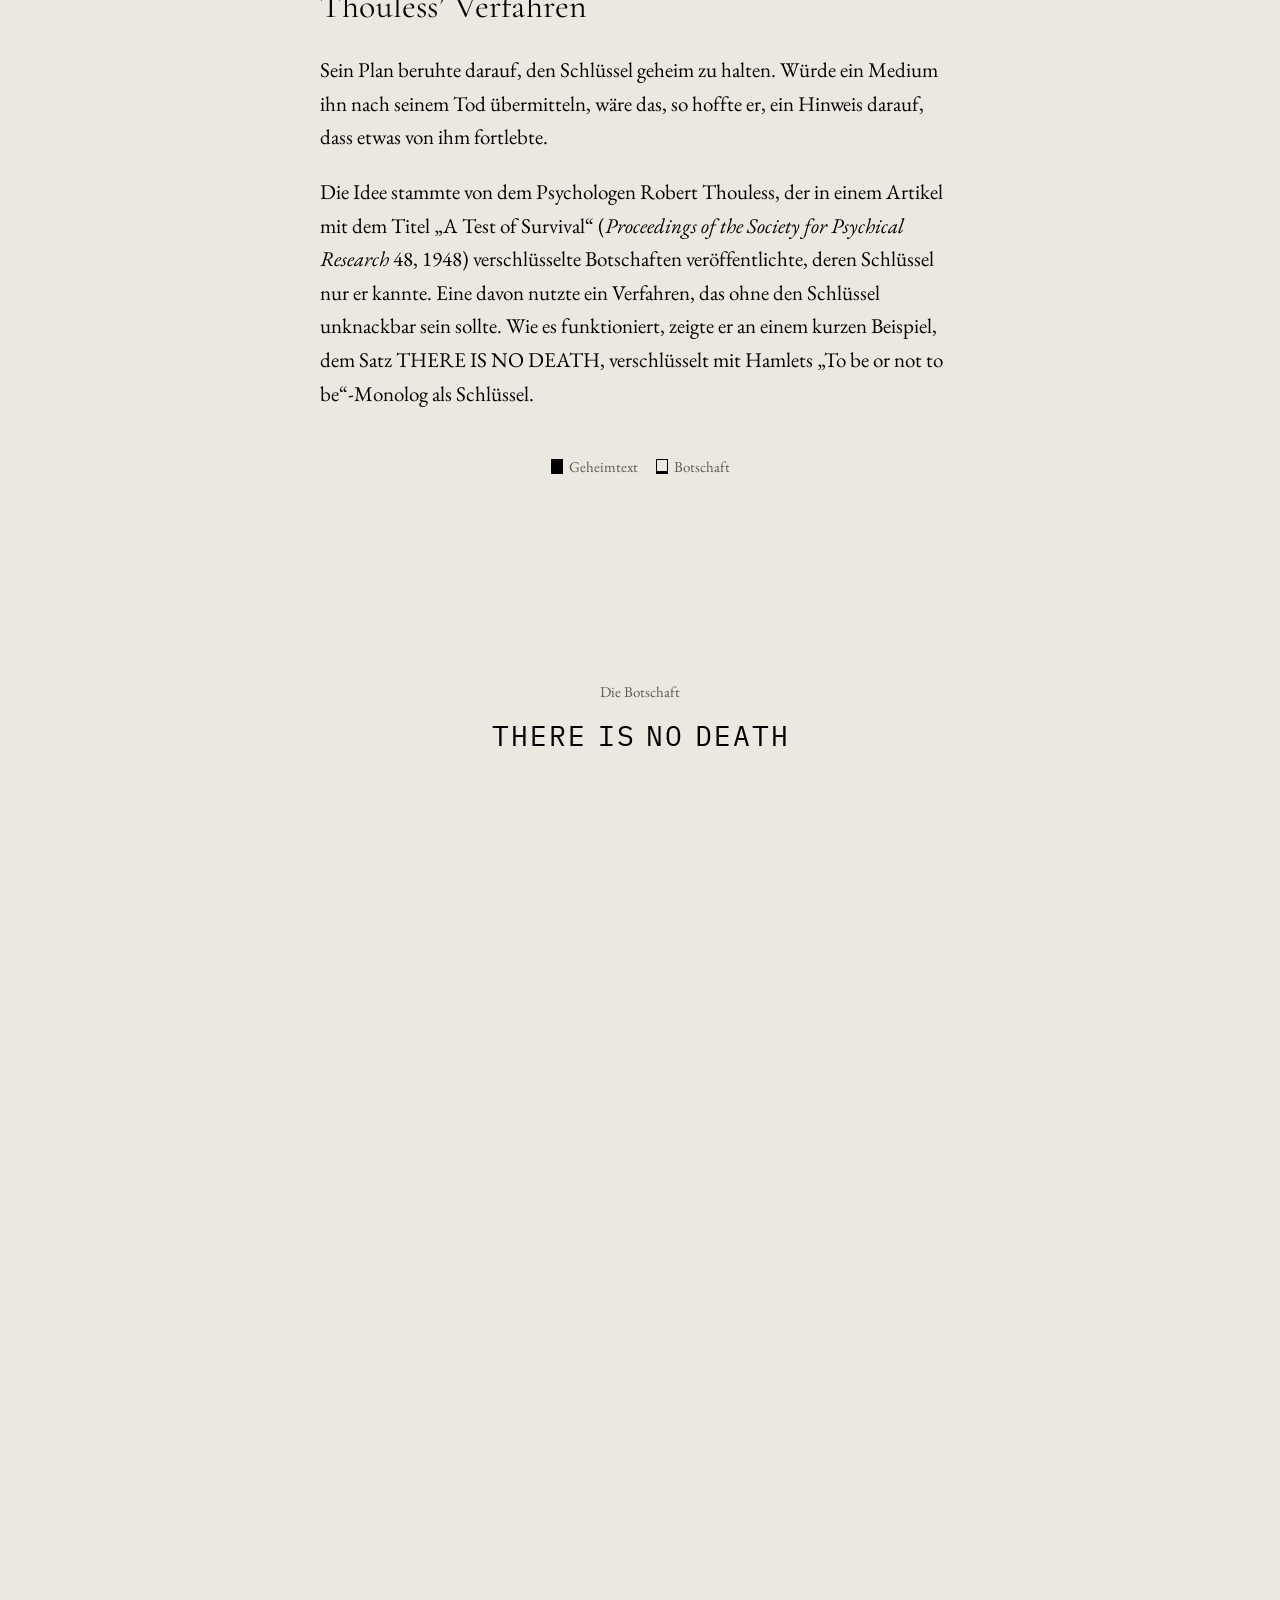
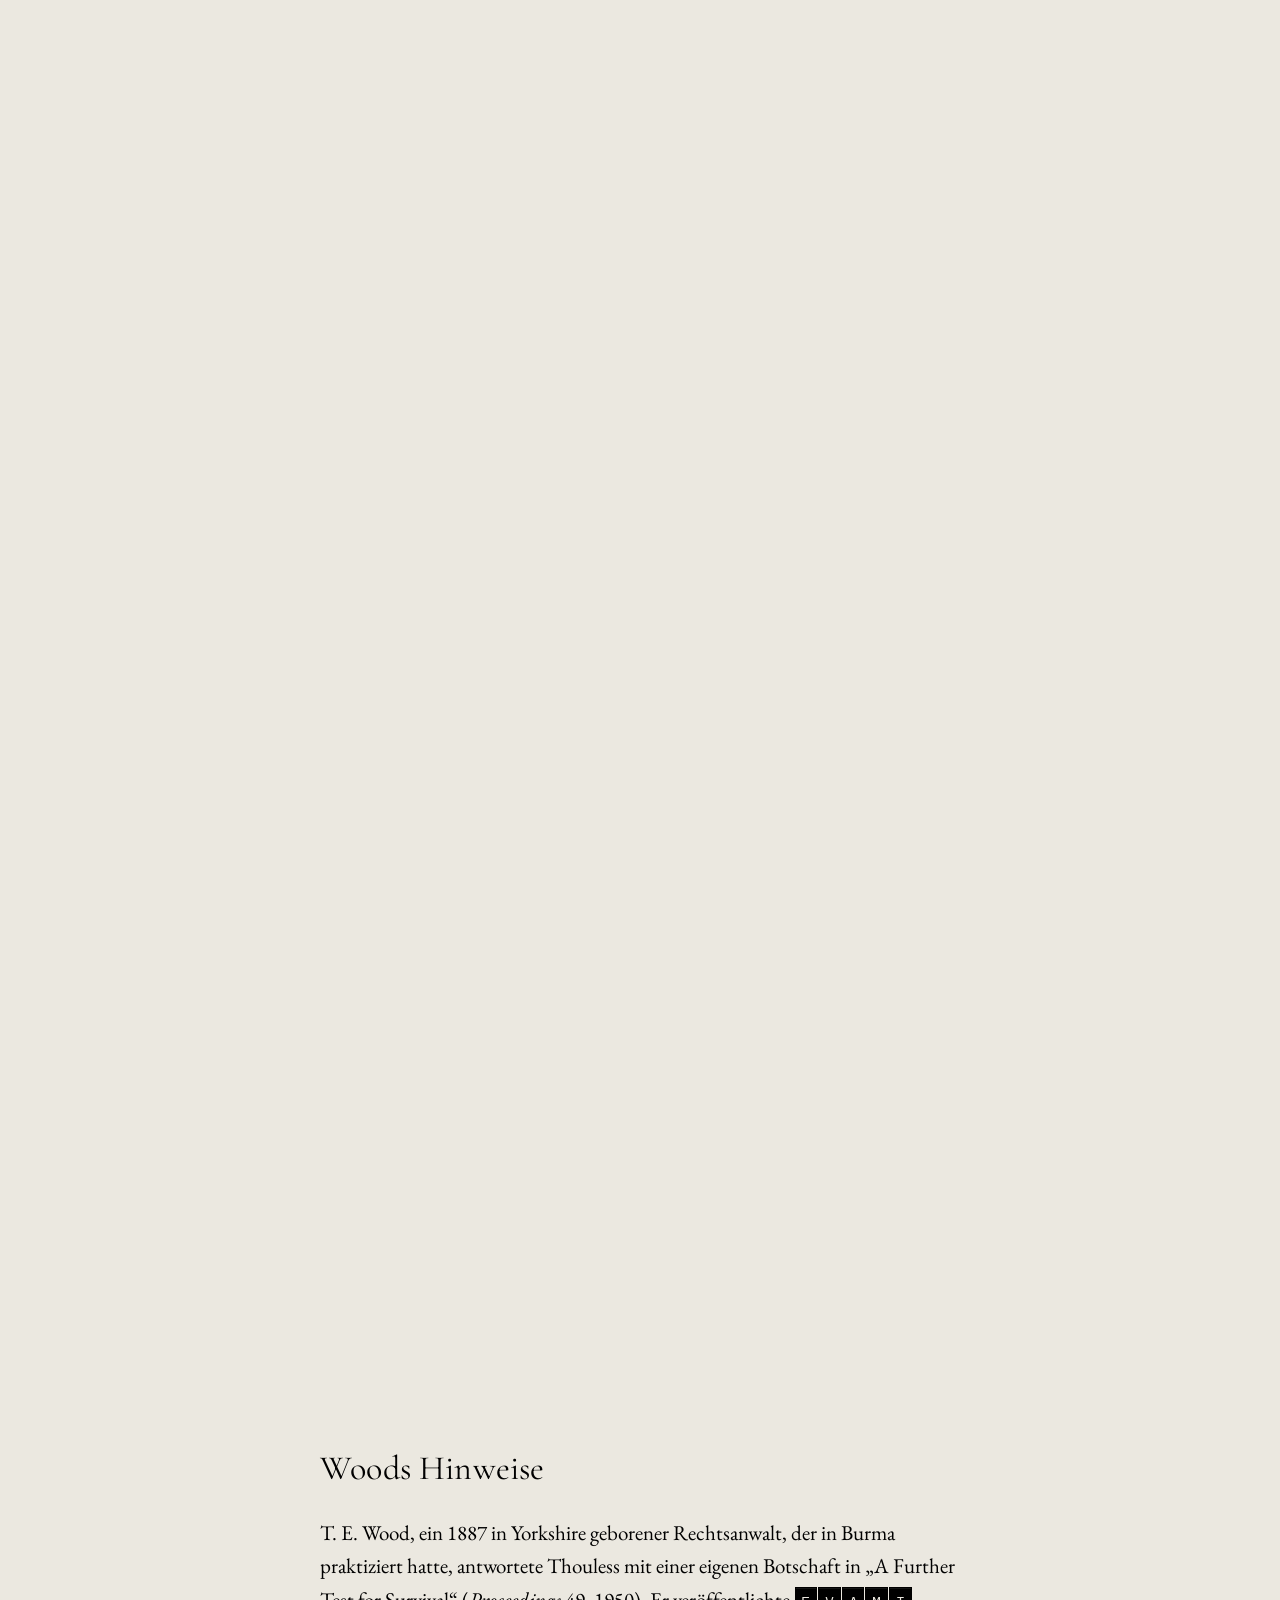
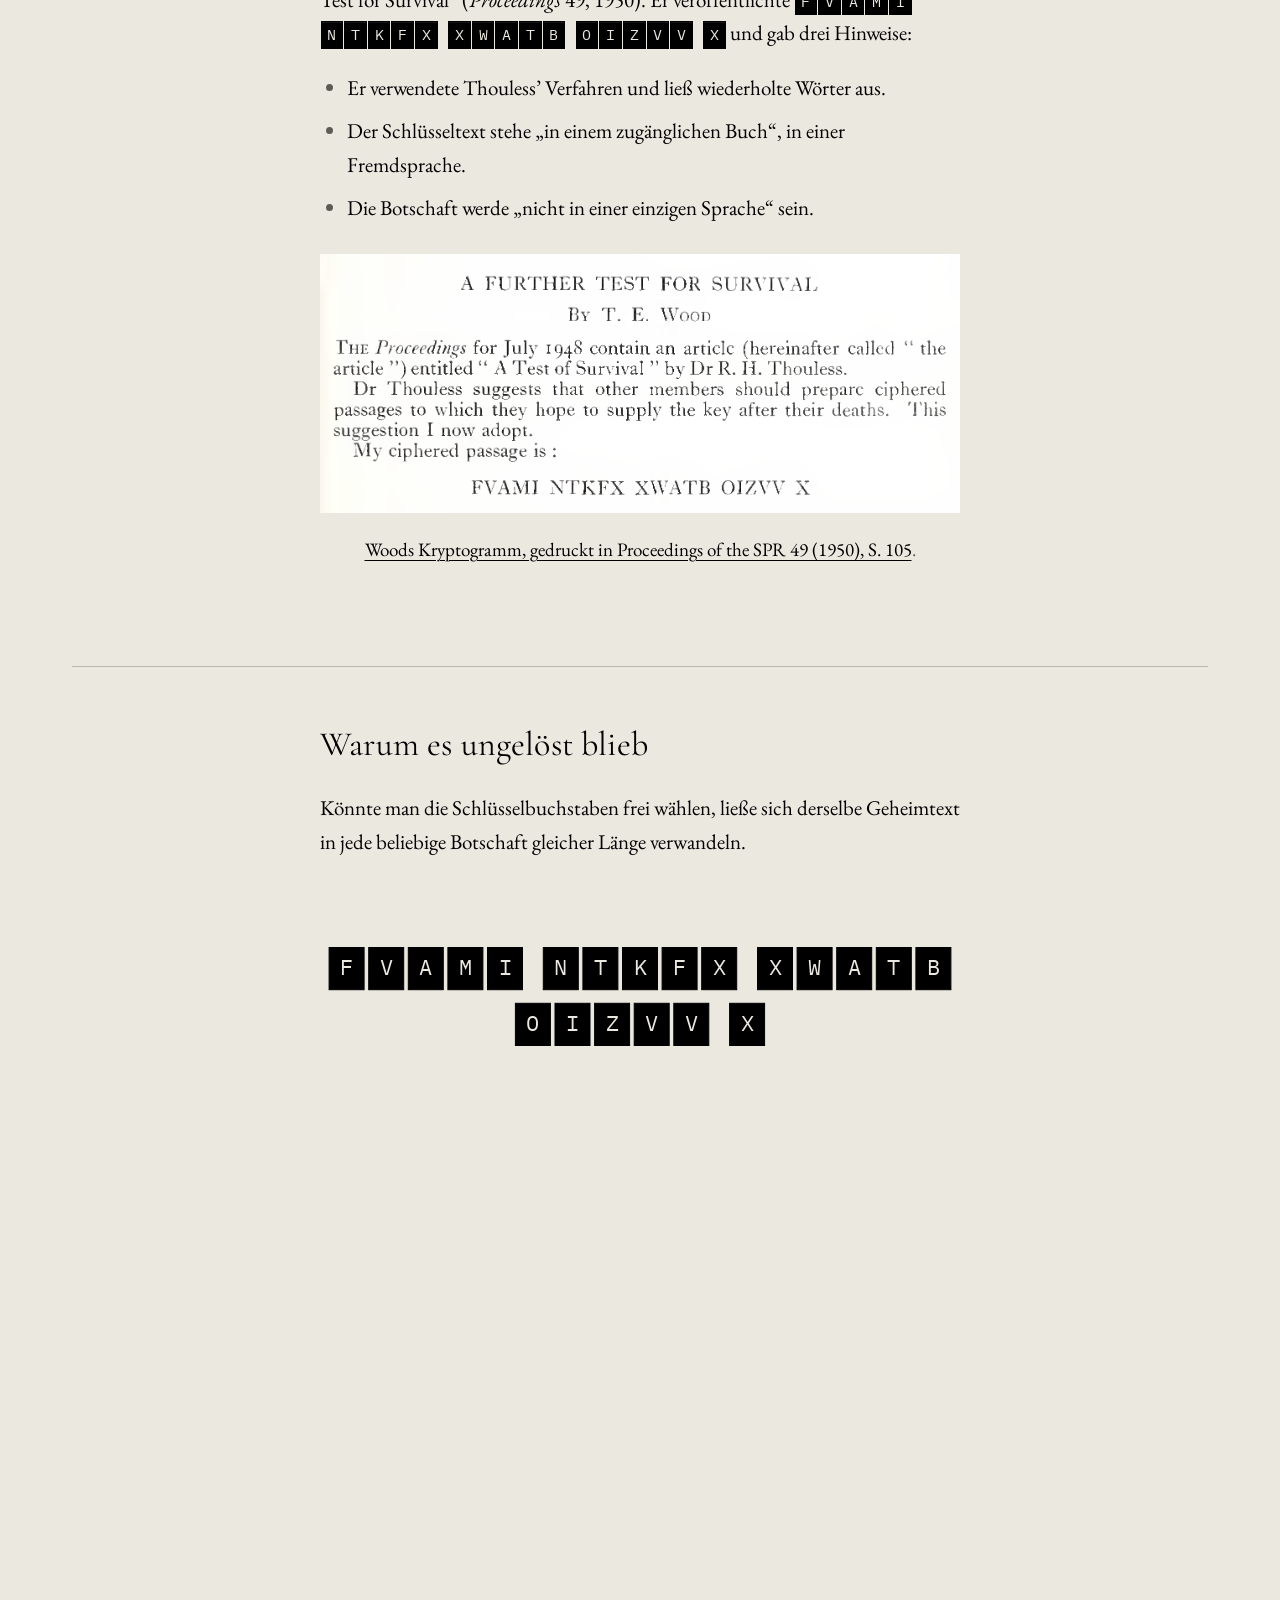
==== commit fe4c4f8d: "Run the decoded card rule edge to edge, space the cards out on wide screens The canvas drew the thic" ====
--- a/docs/de/index.html
+++ b/docs/de/index.html
@@ -181,7 +181,7 @@
 .endmatter h2{margin-top:0}
 .endmatter.step{min-height:0}
 </style>
-<link rel="stylesheet" href="../story-layout.css?v=36">
+<link rel="stylesheet" href="../story-layout.css?v=37">
 <link rel="stylesheet" href="../cipher-cards.css?v=28">
 <link rel="stylesheet" href="../cipher-walkthrough.css?v=44">
 <link rel="stylesheet" href="../story-graphics.css?v=28">
@@ -636,7 +636,7 @@
     ctx.fillStyle=kind==="decoded"?decodedBg:ink;
     ctx.strokeStyle=kind==="decoded"?decodedBorder:ink;ctx.lineWidth=1;
     ctx.fillRect(left+.5,top+.5,width-1,height-1);ctx.strokeRect(left+.5,top+.5,width-1,height-1);
-    if(kind==="decoded")line(left+3,top+height-2.5,left+width-3,top+height-2.5,decodedBorder,2);
+    if(kind==="decoded")line(left+1,top+height-2,left+width-1,top+height-2,decodedBorder,2);
     text(s,x+1,y,fitted,kind==="decoded"?decodedFg:background,"left",true);
   }
   function line(x1,y1,x2,y2,c=pale,width=1){ctx.strokeStyle=c;ctx.lineWidth=width;ctx.beginPath();ctx.moveTo(x1,y1);ctx.lineTo(x2,y2);ctx.stroke();mark(Math.max(y1,y2)+width);}
@@ -774,7 +774,7 @@
     ctx.save();ctx.translate(x+tile/2,y);ctx.scale(sx,1);
     ctx.fillStyle=kind==="encoded"?encodedBg:decodedBg;ctx.strokeStyle=kind==="encoded"?encodedBorder:decodedBorder;ctx.lineWidth=1;
     ctx.fillRect(-tile/2+.5,-height/2+.5,tile-1,height-1);ctx.strokeRect(-tile/2+.5,-height/2+.5,tile-1,height-1);
-    if(kind==="decoded")line(-tile/2+2,height/2-2,tile/2-2,height/2-2,decodedBorder,1.5);
+    if(kind==="decoded")line(-tile/2+1,height/2-2,tile/2-1,height/2-2,decodedBorder,2);
     text(kind==="encoded"?back:c,0,0,size,kind==="encoded"?encodedFg:decodedFg,"center",true);
     ctx.restore();mark(y+height/2);
   }
--- a/docs/story-layout.css
+++ b/docs/story-layout.css
@@ -159,6 +159,11 @@
 @media (max-width: 360px) {
   .scrolly { --story-gutter: 20px; }
 }
+/* A mouse wheel covers ground faster than a thumb, so wide screens set the
+   cards further apart and each stage stays on screen longer. */
+@media (min-width: 901px) {
+  .pinned-chapter .pin > .text :is(.step [data-walk-stage], .step[data-walk-stage]) { margin-bottom: 100svh; }
+}
 /* A short phone screen keeps the chart readable by giving the cards a little
    less room and setting them in a slightly smaller size. */
 @media (max-width: 900px) and (max-height: 640px) and (orientation: portrait) {
